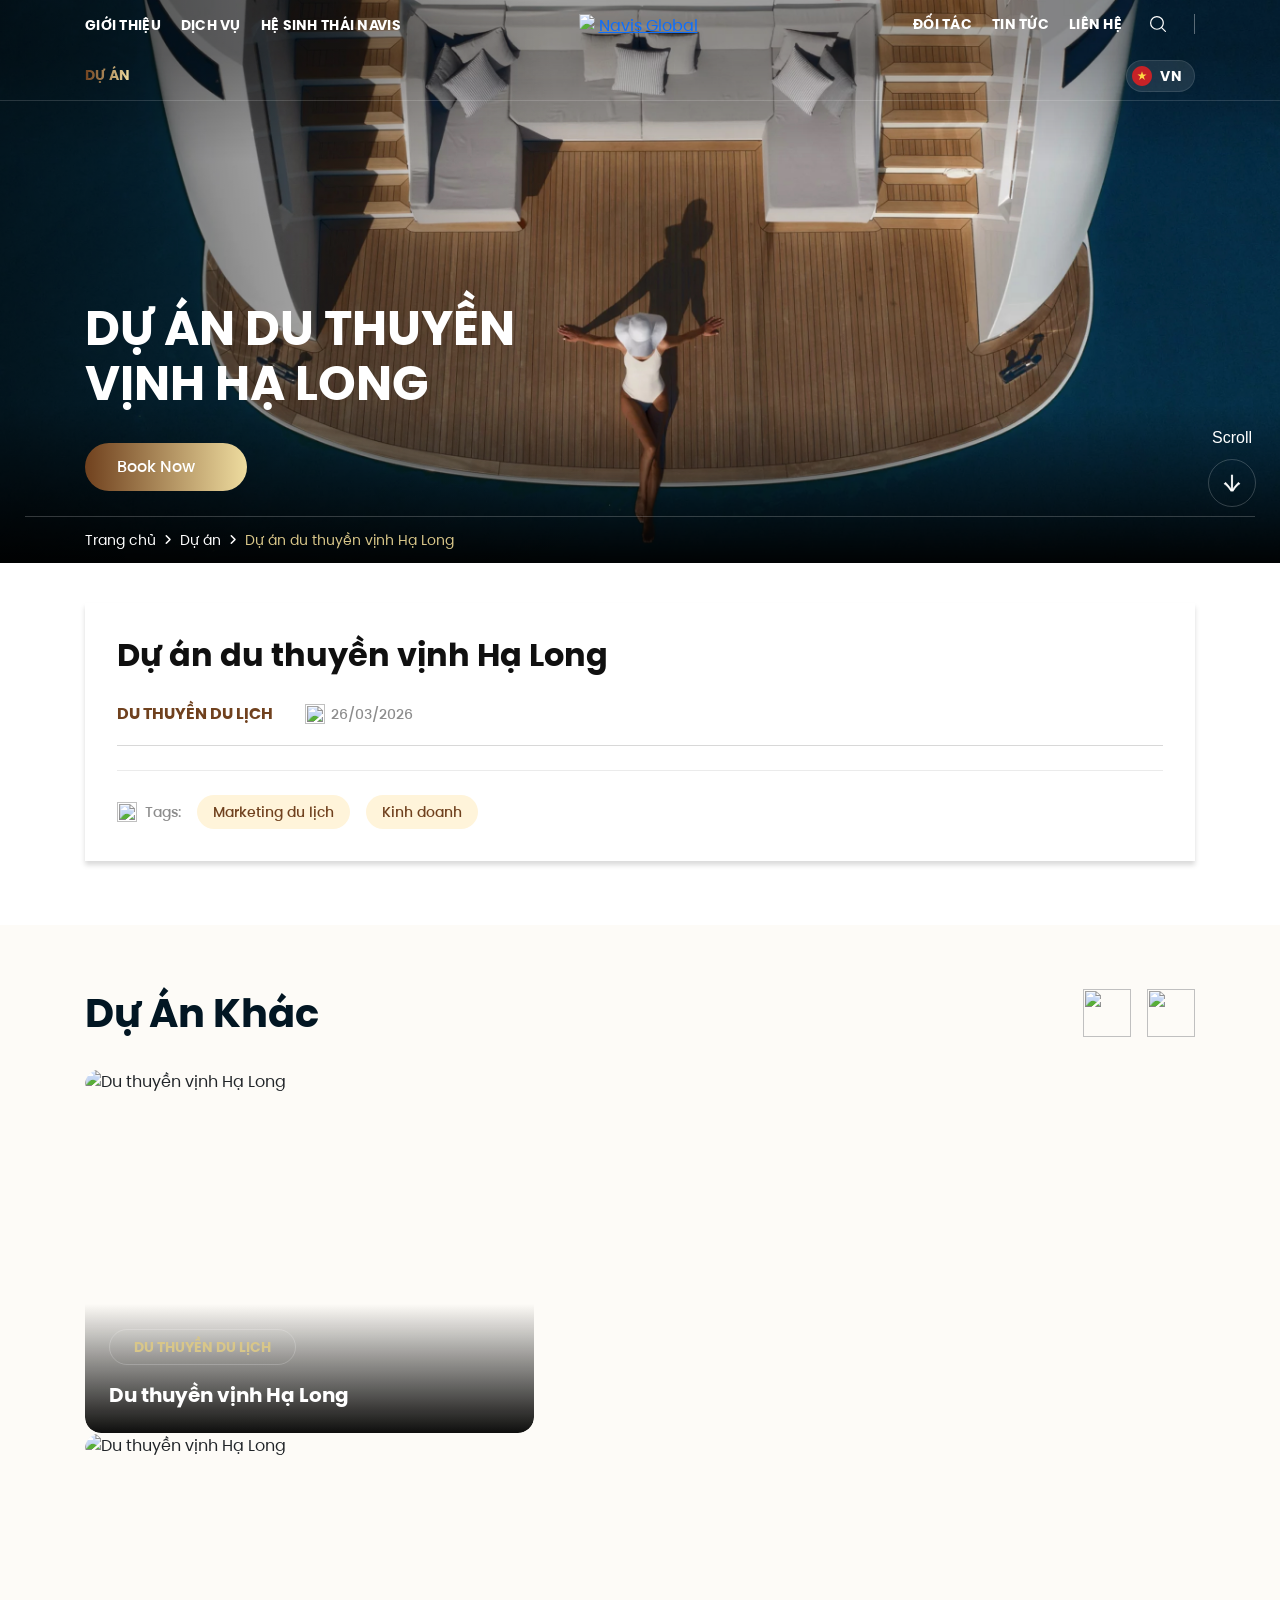
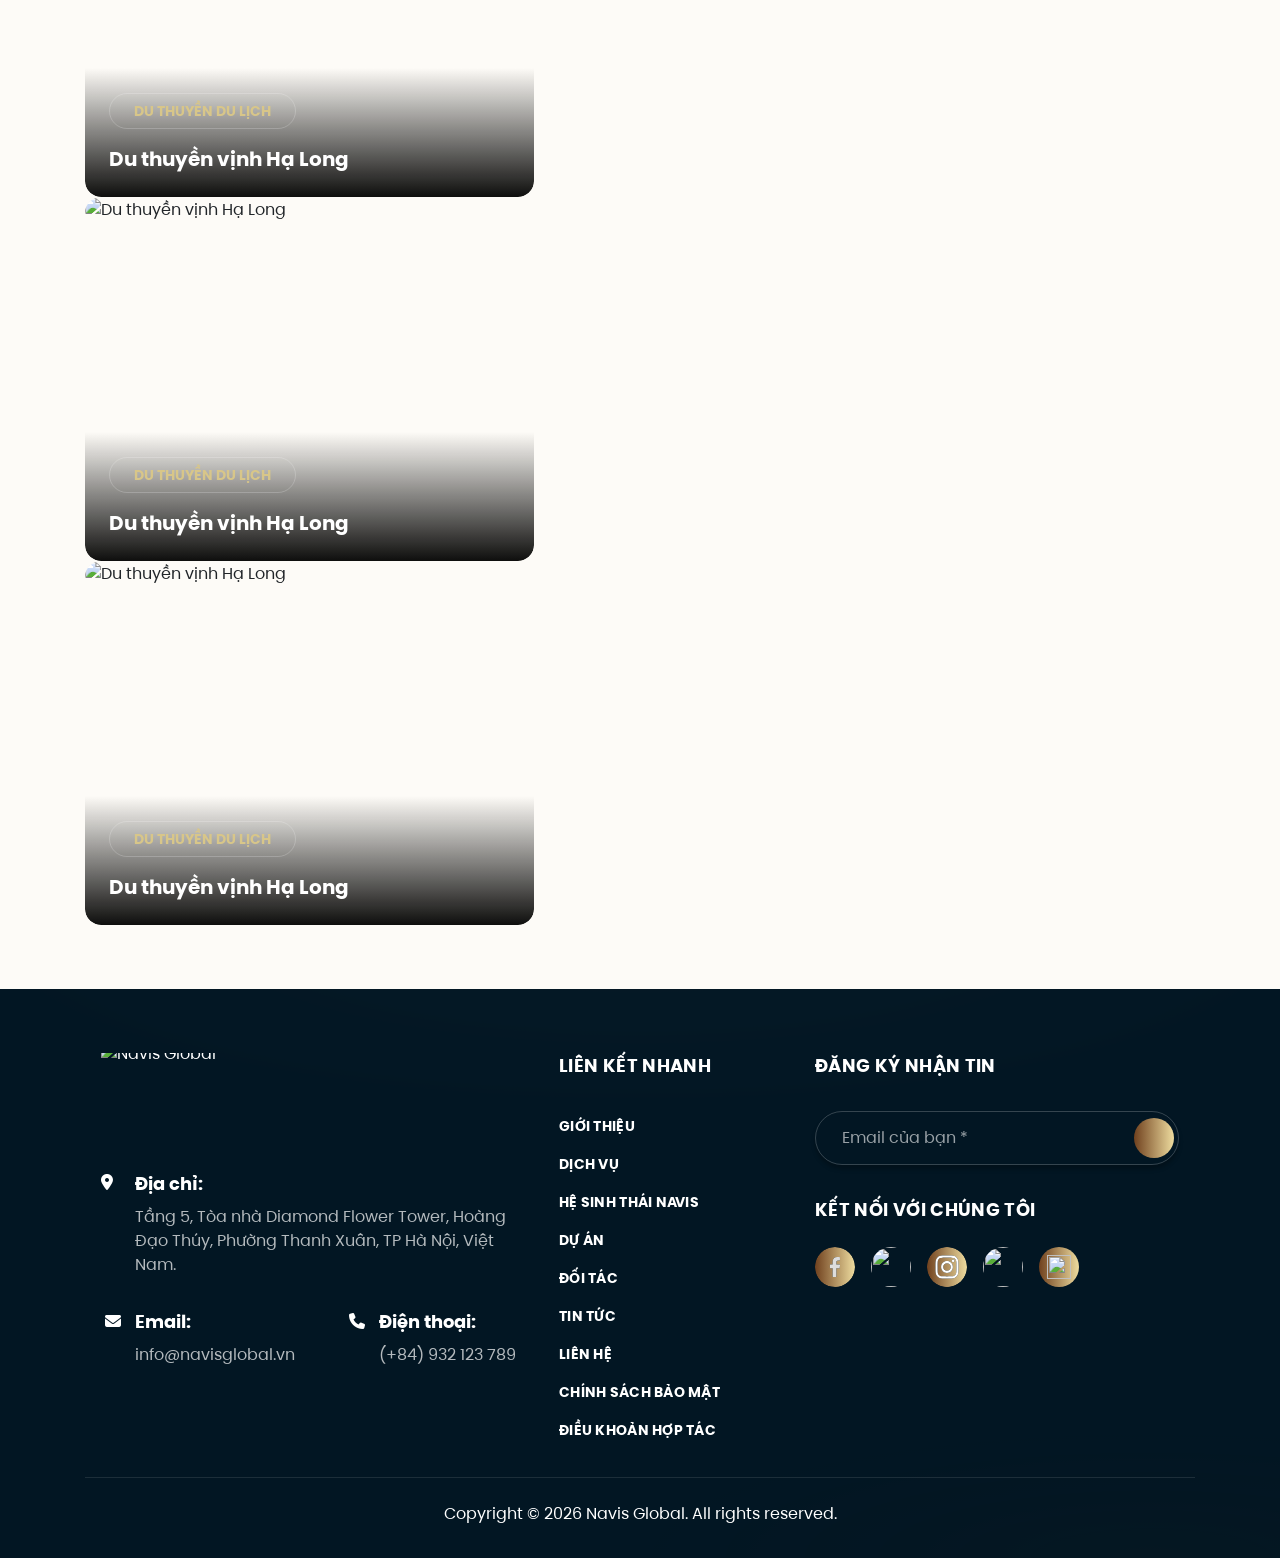
==== chi-tiet-du-an.html @ 3ab2e5a9 "Add news page and webfont assets - Created a new HTML file for the news section (tin-tuc.html) with " ====
<!DOCTYPE html>
<html lang="vi">

<head>
  <meta charset="UTF-8" />
  <meta name="viewport" content="width=device-width, initial-scale=1.0" />
  <meta name="description"
    content="Chi tiết dự án du thuyền vịnh Hạ Long — mục tiêu, thách thức và giải pháp OTA, marketing từ Navis Global." />
  <title>Dự án du thuyền vịnh Hạ Long — Navis Global</title>
  <link href="https://cdn.jsdelivr.net/npm/bootstrap@5.3.3/dist/css/bootstrap.min.css" rel="stylesheet"
    crossorigin="anonymous" />
  <link rel="stylesheet" href="https://cdn.jsdelivr.net/npm/slick-carousel@1.8.1/slick/slick.css"
    crossorigin="anonymous" />
  <link rel="stylesheet" href="style/style.css" />
</head>

<body class="page-project-detail">
  <main id="chi-tiet-du-an" data-node-id="347:7381">
    <section class="site-hero about-hero projects-hero" aria-label="Dự án du thuyền vịnh Hạ Long">
      <div class="about-hero__bg" aria-hidden="true">
        <img src="./assets/banner-chi-tiet.jpg" alt="" />
      </div>
      <div class="about-hero__shade-vertical" aria-hidden="true"></div>
      <div class="about-hero__shade-side" aria-hidden="true"></div>

      <header class="site-header">
        <div class="container px-navis">
          <div class="row align-items-center py-2 gx-lg-4 gy-3 text-center text-lg-start">
            <div class="col-12 col-lg-4 order-lg-1">
              <nav class="site-header__nav justify-content-center justify-content-lg-start"
                aria-label="Menu chính trái">
                <a class="site-header__link" href="gioi-thieu.html">giới thiệu</a>
                <a class="site-header__link" href="dich-vu-quan-tri-ota.html">Dịch vụ </a>
                <a class="site-header__link" href="he-sinh-thai-navis.html">Hệ Sinh Thái navis</a>
                <a class="site-header__link site-header__link--active" href="du-an.html" aria-current="page">Dự án</a>
              </nav>
            </div>
            <div class="col-12 col-lg-4 order-first order-lg-2 text-lg-center">
              <a class="site-header__logo d-inline-flex mx-lg-auto" href="#" aria-label="Navis Global">
                <img src="https://www.figma.com/api/mcp/asset/2ec96501-f40e-4f72-89ad-e5700f30ba80"
                  alt="Navis Global" />
              </a>
            </div>
            <div class="col-12 col-lg-4 order-lg-3">
              <div class="site-header__tools justify-content-center justify-content-lg-end">
                <nav class="site-header__nav" aria-label="Menu chính phải">
                  <a class="site-header__link" href="#">Đối tác</a>
                  <a class="site-header__link" href="tin-tuc.html">Tin tức</a>
                  <a class="site-header__link" href="#">Liên hệ</a>
                </nav>
                <a href="#" class="site-header__search" aria-label="Tìm kiếm">
                  <img src="./assets/search.svg" width="16" height="16" alt="" />
                </a>
                <span class="site-header__divider" aria-hidden="true"></span>
                <a href="#" class="site-header__locale">
                  <img src="./assets/vn.svg" width="20" height="20" alt="" />
                  <span>VN</span>
                </a>
              </div>
            </div>
          </div>
        </div>
      </header>

      <nav class="about-hero__breadcrumb container px-navis" aria-label="Breadcrumb">
        <a href="index.html">Trang chủ</a>
        <span class="about-hero__breadcrumb-sep" aria-hidden="true">
          <i class="fa-solid fa-angle-right"></i>
        </span>
        <a href="du-an.html">Dự án</a>
        <span class="about-hero__breadcrumb-sep" aria-hidden="true">
          <i class="fa-solid fa-angle-right"></i>
        </span>
        <span class="about-hero__breadcrumb-current">Dự án du thuyền vịnh Hạ Long</span>
      </nav>

      <div class="about-hero__title-wrap about-hero__title-wrap--with-cta container px-navis">
        <h1 class="about-hero__title">Dự án du thuyền <span class="d-block">vịnh Hạ Long</span></h1>
        <a class="about-hero__cta" href="#">
          <span>Book Now</span>
          <img src="https://www.figma.com/api/mcp/asset/7b22e6c9-88e1-4fba-92ee-56a7b471151a" width="12" height="12"
            alt="" />
        </a>
      </div>

      <div class="hero-scroll">
        <span>Scroll</span>
        <a href="#bai-viet" class="hero-scroll__btn" aria-label="Cuộn xuống nội dung bài">
          <img src="./assets/down.svg" width="20" height="20" alt="" />
        </a>
      </div>
    </section>

    <article class="project-detail-article" id="bai-viet">
      <div class="container px-navis">
        <div class="project-detail-article__card">
          <h2 class="project-detail-article__heading">Dự án du thuyền vịnh Hạ Long</h2>

          <div class="project-detail-article__meta">
            <span class="project-detail-article__category">Du thuyền du lịch</span>
            <span class="project-detail-article__date">
              <img src="https://www.figma.com/api/mcp/asset/1a9b0e2e-bc40-4629-9f93-71e3f5507d38" width="20"
                height="20" alt="" />
              <time datetime="2026-03-26">26/03/2026</time>
            </span>
          </div>
          <div class="project-detail-article__meta-line" aria-hidden="true"></div>
  <div class="content-html">
    
  </div>          
          <div class="project-detail-article__tags-line" aria-hidden="true"></div>
          <div class="project-detail-article__tags">
            <span class="project-detail-article__tags-label">
              <img src="https://www.figma.com/api/mcp/asset/442994f1-5101-40fe-ad1c-c8d4689aa4d0" width="20"
                height="20" alt="" />
              Tags:
            </span>
            <span class="project-detail-article__tag-pill">Marketing du lịch</span>
            <span class="project-detail-article__tag-pill">Kinh doanh</span>
          </div>
        </div>
      </div>
    </article>

    <section class="project-detail-related" aria-labelledby="project-detail-related-title">
      <div class="container px-navis">
        <div class="project-detail-related__head">
          <h2 class="project-detail-related__title" id="project-detail-related-title">dự án khác</h2>
          <div class="project-detail-related__arrows">
            <button type="button" class="project-detail-related__arrow project-detail-related__arrow--prev"
              aria-controls="project-detail-related-slider" aria-label="Slide trước">
              <img class="project-detail-related__arrow-bg"
                src="https://www.figma.com/api/mcp/asset/6ed6f4ee-081e-4397-abb6-af284efff86d" width="48" height="48"
                alt="" />
              <span class="project-detail-related__arrow-mark" aria-hidden="true">
                <img src="https://www.figma.com/api/mcp/asset/07cd8527-eaf6-4c46-8986-2ad2cc893d28" width="14"
                  height="14" alt="" />
              </span>
            </button>
            <button type="button" class="project-detail-related__arrow project-detail-related__arrow--next"
              aria-controls="project-detail-related-slider" aria-label="Slide sau">
              <img class="project-detail-related__arrow-bg"
                src="https://www.figma.com/api/mcp/asset/6ed6f4ee-081e-4397-abb6-af284efff86d" width="48" height="48"
                alt="" />
              <span class="project-detail-related__arrow-mark" aria-hidden="true">
                <img src="https://www.figma.com/api/mcp/asset/07cd8527-eaf6-4c46-8986-2ad2cc893d28" width="14"
                  height="14" alt="" />
              </span>
            </button>
          </div>
        </div>

        <div id="project-detail-related-slider" class="project-detail-related__slider project-detail-related-slider"
          role="region" aria-roledescription="carousel" aria-label="Dự án khác">
          <div class="project-detail-related__slide">
            <a class="project-card" href="chi-tiet-du-an.html">
              <div class="project-card__media">
                <img src="https://www.figma.com/api/mcp/asset/80bcb414-2174-4fdc-83e5-f4679c6bf8c5"
                  alt="Du thuyền vịnh Hạ Long" />
              </div>
              <div class="project-card__shade" aria-hidden="true"></div>
              <div class="project-card__body">
                <span class="project-card__tag">Du thuyền du lịch</span>
                <h3 class="project-card__title">Du thuyền vịnh Hạ Long</h3>
              </div>
            </a>
          </div>
          <div class="project-detail-related__slide">
            <a class="project-card" href="chi-tiet-du-an.html">
              <div class="project-card__media">
                <img src="https://www.figma.com/api/mcp/asset/38712fa5-417b-4be7-a2be-50012f456608"
                  alt="Du thuyền vịnh Hạ Long" />
              </div>
              <div class="project-card__shade" aria-hidden="true"></div>
              <div class="project-card__body">
                <span class="project-card__tag">Du thuyền du lịch</span>
                <h3 class="project-card__title">Du thuyền vịnh Hạ Long</h3>
              </div>
            </a>
          </div>
          <div class="project-detail-related__slide">
            <a class="project-card" href="chi-tiet-du-an.html">
              <div class="project-card__media">
                <img src="https://www.figma.com/api/mcp/asset/d95a552f-499c-4567-bddb-9de09ce1edde"
                  alt="Du thuyền vịnh Hạ Long" />
              </div>
              <div class="project-card__shade" aria-hidden="true"></div>
              <div class="project-card__body">
                <span class="project-card__tag">Du thuyền du lịch</span>
                <h3 class="project-card__title">Du thuyền vịnh Hạ Long</h3>
              </div>
            </a>
          </div>
          <div class="project-detail-related__slide">
            <a class="project-card" href="chi-tiet-du-an.html">
              <div class="project-card__media">
                <img src="https://www.figma.com/api/mcp/asset/a4156838-707a-41cf-acc3-223749716c79"
                  alt="Du thuyền vịnh Hạ Long" />
              </div>
              <div class="project-card__shade" aria-hidden="true"></div>
              <div class="project-card__body">
                <span class="project-card__tag">Du thuyền du lịch</span>
                <h3 class="project-card__title">Du thuyền vịnh Hạ Long</h3>
              </div>
            </a>
          </div>
        </div>
      </div>
    </section>

    <footer class="site-footer" data-node-id="284:711">
      <div class="container px-navis site-footer__container">
        <div class="row site-footer__grid justify-content-lg-between align-items-lg-start gy-5 gx-4 gx-lg-5">
          <div class="col-12 col-lg-auto site-footer__brand">
            <div class="site-footer__logo">
              <img src="https://www.figma.com/api/mcp/asset/c6fe3222-c80c-4423-a6cd-89b4a1e342b6" alt="Navis Global" />
            </div>
            <div class="site-footer__contact-block">
              <div class="site-footer__icon site-footer__icon--location" aria-hidden="true">
                <i class="fa-solid fa-location-dot"></i>
              </div>
              <div>
                <p class="label">Địa chỉ:</p>
                <p class="value">Tầng 5, Tòa nhà Diamond Flower Tower, Hoàng Đạo Thúy, Phường Thanh Xuân, TP Hà Nội,
                  Việt Nam.</p>
              </div>
            </div>
            <div class="site-footer__contacts-row">
              <div class="site-footer__contact-block">
                <div class="icon"><i class="fa-solid fa-envelope"></i></div>
                <div>
                  <p class="label">Email:</p>
                  <p class="value">info@navisglobal.vn</p>
                </div>
              </div>
              <div class="site-footer__contact-block">
                <div class="icon"><i class="fa-solid fa-phone"></i></div>
                <div>
                  <p class="label">Điện thoại:</p>
                  <p class="value">(+84) 932 123 789</p>
                </div>
              </div>
            </div>
          </div>
          <div class="col-12 col-lg-auto site-footer__nav-col">
            <h3>liên kết nhanh</h3>
            <nav class="site-footer__links" aria-label="Liên kết nhanh">
              <a href="gioi-thieu.html">giới thiệu</a>
              <a href="dich-vu-quan-tri-ota.html">Dịch vụ</a>
              <a href="he-sinh-thai-navis.html">Hệ Sinh Thái navis</a>
              <a href="du-an.html">Dự án</a>
              <a href="index.html#doi-tac">Đối tác</a>
              <a href="tin-tuc.html">Tin tức</a>
              <a href="#">Liên hệ</a>
              <a href="#">chính sách bảo mật</a>
              <a href="#">Điều khoản hợp tác</a>
            </nav>
          </div>
          <div class="col-12 col-lg-4 col-xl-auto site-footer__aside">
            <div class="site-footer__aside-stack">
              <h3>Đăng ký nhận tin</h3>
              <form class="field" action="#" method="post">
                <input type="email" name="email" placeholder="Email của bạn *" autocomplete="email" required />
                <button type="submit" aria-label="Gửi đăng ký">
                  <img src="https://www.figma.com/api/mcp/asset/a4af8616-2f5a-4462-af04-803324fbfb76" width="16"
                    height="16" alt="" />
                </button>
              </form>
              <div class="site-footer__social-wrap">
                <h3>Kết nối với chúng tôi</h3>
                <div class="site-footer__socials">
                  <a class="site-footer__social" href="#" aria-label="Facebook"><img src="./assets/fb-icon.svg"
                      alt="" /></a>
                  <a class="site-footer__social" href="#" aria-label="TikTok"><img src="./assets/tiktok-icon.svg"
                      alt="" /></a>
                  <a class="site-footer__social" href="#" aria-label="Instagram"><img src="./assets/Insta-icon.svg"
                      alt="" /></a>
                  <a class="site-footer__social site-footer__social--zalo" href="#" aria-label="Zalo"><img
                      src="./assets/zalo-icon.svg" alt="" /></a>
                  <a class="site-footer__social site-footer__social--whatsapp" href="#" aria-label="WhatsApp"><img
                      src="./assets/whatsapp-icon.svg" alt="" /></a>
                </div>
              </div>
            </div>
          </div>
        </div>
        <div class="site-footer__legal">
          <div class="site-footer__legal-line" aria-hidden="true"></div>
          <p class="site-footer__bottom mb-0">Copyright © 2026 Navis Global. All rights reserved.</p>
        </div>
      </div>
    </footer>
  </main>
  <script src="https://cdn.jsdelivr.net/npm/jquery@3.7.1/dist/jquery.min.js" crossorigin="anonymous"></script>
  <script src="https://cdn.jsdelivr.net/npm/bootstrap@5.3.3/dist/js/bootstrap.bundle.min.js"
    crossorigin="anonymous"></script>
  <script src="https://cdn.jsdelivr.net/npm/slick-carousel@1.8.1/slick/slick.min.js" crossorigin="anonymous"></script>
  <script src="js/main.js"></script>
</body>

</html>
---- style/style.css ----
@import url("all.css");
@font-face {
  font-family: "Bold";
  font-display: swap;
  src: url("../webfonts/FZ Poppins-Bold.woff2") format("woff2");
}
@font-face {
  font-family: "Bold";
  font-display: swap;
  src: url("../webfonts/FZ Poppins-Bold.woff2") format("woff2");
}
@font-face {
  font-family: "Medium";
  font-display: swap;
  src: url("../webfonts/FZ Poppins-Medium.woff2") format("woff2");
}
@font-face {
  font-family: "Regular";
  font-display: swap;
  src: url("../webfonts/FZ Poppins-Regular.woff2") format("woff2");
}
html {
  scroll-behavior: smooth;
  scroll-padding-top: 6rem;
}

.page-home {
  overflow-x: hidden;
}

body {
  font-family: "Regular";
  padding: 0;
  margin: 0;
}

.container.px-navis {
  padding-left: 1.25rem;
  padding-right: 1.25rem;
}
@media (min-width: 992px) {
  .container.px-navis {
    padding-left: 60px;
    padding-right: 60px;
  }
}

.container {
  max-width: 1440px;
}
@media (max-width: 1400px) {
  .container {
    max-width: 1440px;
  }
}
@media (max-width: 1366px) {
  .container {
    max-width: 1230px;
  }
}
@media (max-width: 1100px) {
  .container {
    max-width: 1090px;
  }
}
@media (max-width: 768px) {
  .container {
    max-width: 764px;
  }
}

.ul-reset {
  padding: 0;
  margin: 0;
}
.ul-reset li {
  list-style: none;
}

.hero {
  position: relative;
  min-height: 688px;
  color: #fff;
  overflow: hidden;
}
.hero__bg {
  position: absolute;
  inset: 0;
  pointer-events: none;
}
.hero__bg img {
  position: absolute;
  inset: 0;
  width: 100%;
  height: 100%;
  -o-object-fit: cover;
     object-fit: cover;
}
.hero__shade-vertical {
  position: absolute;
  inset: 0;
  mix-blend-mode: multiply;
  background: linear-gradient(180deg, rgba(0, 0, 0, 0.3) 9.59%, rgba(0, 0, 0, 0) 28.72%, rgba(14, 14, 13, 0) 71.75%, rgb(14, 14, 13) 100%);
  transform: scaleX(-1);
}
.hero__shade-side {
  position: absolute;
  inset: 0;
  background: linear-gradient(95.73deg, rgba(0, 0, 0, 0) 54.55%, rgba(0, 0, 0, 0.6) 97.88%);
  transform: scaleX(-1);
  pointer-events: none;
}

.site-header {
  position: relative;
  z-index: 5;
  border-bottom: 1px solid rgba(255, 255, 255, 0.15);
  transition: background-color 0.25s ease, border-color 0.25s ease, box-shadow 0.25s ease;
}
.site-header__nav {
  display: flex;
  align-items: center;
  gap: 20px;
  flex-wrap: wrap;
}
.site-header__link {
  font-family: "Bold";
  font-size: 14px;
  line-height: 22px;
  letter-spacing: 0.02em;
  text-transform: uppercase;
  color: #fff;
  text-decoration: none;
  display: inline-flex;
  align-items: center;
  gap: 6px;
  padding: 4px 0;
}
.site-header__link:hover {
  opacity: 0.85;
}
.site-header__link img {
  width: 12px;
  height: 12px;
}
.site-header__logo {
  flex-shrink: 0;
  width: 123px;
  height: 72px;
  display: flex;
  align-items: center;
  justify-content: center;
}
.site-header__logo img {
  width: 100%;
  height: 100%;
  -o-object-fit: contain;
     object-fit: contain;
}
.site-header__tools {
  display: flex;
  align-items: center;
  gap: 20px;
  justify-content: flex-end;
  flex-wrap: wrap;
  min-width: 0;
}
.site-header__search {
  display: flex;
  align-items: center;
  justify-content: center;
  width: 32px;
  height: 32px;
  border: 0;
  background: transparent;
  cursor: pointer;
  padding: 0;
  text-decoration: none;
  color: inherit;
}
.site-header__search img {
  width: 16px;
  height: 16px;
}
.site-header__divider {
  width: 1px;
  height: 20px;
  background: rgba(255, 255, 255, 0.35);
}
.site-header__locale {
  display: inline-flex;
  align-items: center;
  gap: 8px;
  padding: 4px 12px 4px 5px;
  border-radius: 42px;
  background: rgba(255, 255, 255, 0.1);
  border: 1px solid rgba(255, 255, 255, 0.1);
  text-decoration: none;
  color: inherit;
}
.site-header__locale img {
  width: 20px;
  height: 20px;
}
.site-header__locale span {
  font-family: "Bold";
  font-size: 14px;
  line-height: 22px;
  letter-spacing: 0.02em;
  color: #fff;
  text-transform: capitalize;
}

.site-header.site-header--scrolled {
  position: fixed;
  left: 0;
  right: 0;
  top: 0;
  z-index: 40;
  background: #fff;
  border-bottom-color: rgba(16, 16, 16, 0.15);
  box-shadow: 0 8px 20px rgba(2, 22, 35, 0.1);
}
.site-header.site-header--scrolled .site-header__link {
  color: #101010;
}
.site-header.site-header--scrolled .site-header__link img {
  filter: brightness(0) saturate(100%);
}
.site-header.site-header--scrolled .site-header__search img {
  filter: brightness(0) saturate(100%);
}
.site-header.site-header--scrolled .site-header__divider {
  background: rgba(16, 16, 16, 0.25);
}
.site-header.site-header--scrolled .site-header__locale {
  background: rgba(16, 16, 16, 0.08);
  border-color: rgba(16, 16, 16, 0.1);
}
.site-header.site-header--scrolled .site-header__locale span {
  color: #101010;
}

.hero-categories {
  position: absolute;
  left: 0;
  right: 0;
  bottom: 0;
  z-index: 4;
  border-top: 1px solid rgba(255, 255, 255, 0.2);
}
.hero-categories__row.row {
  margin-left: 0;
  margin-right: 0;
}
.hero-categories__item {
  display: flex;
  flex-direction: column;
  align-items: center;
  gap: 8px;
  padding: 24px 12px;
  color: #fff;
  text-decoration: none;
  border-top: 3px solid transparent;
  transition: opacity 0.2s;
}
.hero-categories__item:hover {
  opacity: 0.9;
}
.hero-categories__item--active {
  border-top-color: #fff;
}
.hero-categories__item .hero-categories__travel-icon {
  width: 32px;
  height: 32px;
  border: 2px solid rgba(255, 255, 255, 0.85);
  border-radius: 50%;
  box-sizing: border-box;
}
.hero-categories__item img {
  width: 32px;
  height: 32px;
  -o-object-fit: contain;
     object-fit: contain;
}
.hero-categories__item span {
  font-family: "Medium";
  font-size: 14px;
  line-height: 22px;
  text-transform: uppercase;
}

.hero-content {
  position: relative;
  z-index: 3;
  padding-top: 224px;
  padding-bottom: 140px;
  display: flex;
  flex-direction: column;
  align-items: flex-start;
}
.hero-content__text {
  max-width: 616px;
  display: flex;
  flex-direction: column;
  gap: 8px;
  color: #fff;
  margin-bottom: 32px;
}
.hero-content__text h1 {
  margin: 0;
  font-family: "Bold";
  font-size: 48px;
  line-height: 56px;
  text-transform: uppercase;
}
.hero-content__text .hero-content__sub {
  margin: 0;
  font-family: "Bold";
  font-size: 40px;
  line-height: 48px;
}

.btn-pill {
  display: inline-flex;
  align-items: center;
  gap: 8px;
  padding: 12px 32px;
  border-radius: 48px;
  text-decoration: none;
  border: 1px solid transparent;
  font-family: "Medium";
  font-size: 16px;
  line-height: 24px;
  cursor: pointer;
  transition: transform 0.15s ease, box-shadow 0.15s ease;
}
.btn-pill:hover {
  transform: translateY(-1px);
}
.btn-pill--glass-dark {
  background: rgba(255, 255, 255, 0.92);
  border-color: rgba(255, 255, 255, 0.2);
  backdrop-filter: blur(16px);
  color: #000;
}
.btn-pill--glass-dark img {
  width: 12px;
  height: 12px;
}
.btn-pill--gradient {
  background: linear-gradient(90deg, #70411e 0%, #eedc9f 100%);
  color: #fff;
  border: none;
}
.btn-pill--gradient img {
  width: 12px;
  height: 12px;
  filter: brightness(0) invert(1);
}

.hero-scroll {
  position: fixed;
  right: 24px;
  bottom: 24px;
  z-index: 6;
  display: flex;
  flex-direction: column;
  align-items: center;
  gap: 8px;
  color: #fff;
}
.hero-scroll span {
  font-family: "Inter", sans-serif;
  font-size: 16px;
  line-height: 26px;
}
.hero-scroll__btn {
  width: 48px;
  height: 48px;
  border-radius: 70px;
  border: 1px solid rgba(255, 255, 255, 0.2);
  display: flex;
  align-items: center;
  justify-content: center;
  background: transparent;
}
.hero-scroll__btn img {
  width: 20px;
  height: 20px;
  transition: all 0.7s;
  animation: scroll-am 1.5s ease-out infinite;
}

@keyframes scroll-am {
  0% {
    transform: translateY(0);
    opacity: 1;
  }
  100% {
    transform: translateY(8px);
    opacity: 0;
  }
}
.section-about {
  height: 688px;
}
.section-about__visual {
  position: relative;
  overflow: hidden;
  background: #d9d9d9;
}
.section-about__visual img.cover {
  width: 100%;
  height: 688px;
  -o-object-fit: cover;
     object-fit: cover;
}
.section-about__visual .about-mask {
  position: absolute;
  inset: 0;
  pointer-events: none;
}
.section-about__copy {
  background: #fff;
  display: flex;
  align-items: center;
  padding: 61px 60px;
}

.tag-pill {
  display: inline-flex;
  width: -moz-max-content;
  width: max-content;
  align-items: center;
  padding: 4px 24px;
  border-radius: 48px;
  font-family: "Bold";
  font-size: 14px;
  line-height: 22px;
  text-transform: uppercase;
}
.tag-pill--gold {
  background: #d8c689;
  color: #6f411e;
}
.tag-pill--cream {
  background: #fff4da;
  color: #6f411e;
}

.section-title {
  margin: 16px 0 0;
  font-family: "Bold";
  font-size: 40px;
  line-height: 48px;
  color: #021623;
  text-transform: capitalize;
}

.section-title--gradient {
  background: linear-gradient(90deg, #70411e 0%, #eedc9f 100%);
  -webkit-background-clip: text;
  background-clip: text;
  color: transparent;
}

.about-stats {
  display: flex;
  gap: 30px;
  margin-top: 40px;
  align-items: stretch;
}
.about-stats__big {
  display: flex;
  flex-direction: column;
}
.about-stats__big .num {
  display: flex;
  align-items: baseline;
  font-size: 56px;
  line-height: 64px;
  background: linear-gradient(90deg, #70411e 0%, #eedc9f 100%);
  -webkit-background-clip: text;
  background-clip: text;
  color: transparent;
  font-family: "Bold";
}
.about-stats__big .suffix {
  font-family: "Regular";
  font-size: 56px;
  line-height: 64px;
  background: linear-gradient(90deg, #70411e 0%, #eedc9f 100%);
  -webkit-background-clip: text;
  background-clip: text;
  color: transparent;
}
.about-stats__big small {
  font-family: "Bold";
  font-size: 14px;
  line-height: 22px;
  letter-spacing: 0.08em;
  text-transform: uppercase;
  color: #101010;
  margin-top: 0;
}
.about-stats__divider {
  width: 1px;
  background: rgba(0, 0, 0, 0.08);
  align-self: stretch;
  flex-shrink: 0;
}
.about-stats__text {
  flex: 1;
  font-family: "Regular";
  font-size: 16px;
  line-height: 24px;
  color: #101010;
  text-align: justify;
  margin: 0;
}

.feature-grid {
  display: grid;
  grid-template-columns: 1fr 1fr;
  gap: 24px 0;
  margin-top: 40px;
}
.feature-grid__item {
  display: flex;
  align-items: center;
  gap: 16px;
}
.feature-grid__item--indent {
  padding-left: 24px;
}
.feature-grid__item .icon-wrap {
  width: 32px;
  height: 32px;
  border-radius: 36px;
  background: rgba(2, 22, 35, 0.15);
  display: flex;
  align-items: center;
  justify-content: center;
  flex-shrink: 0;
}
.feature-grid__item .icon-wrap img {
  width: 18px;
  height: 18px;
}
.feature-grid__item span {
  font-family: "Bold";
  font-size: 16px;
  line-height: 24px;
  color: #021623;
}

.section-services {
  background: #021623;
  padding: 69px 0 80px;
  color: #fff;
}
.section-services__top {
  margin-bottom: 48px;
  display: flex;
  align-items: flex-end;
  justify-content: space-between;
  gap: 40px;
  flex-wrap: wrap;
}
.section-services__intro {
  max-width: 1000px;
}
.section-services__intro .intro-lead {
  font-family: "Regular";
  font-size: 16px;
  line-height: 24px;
  color: #f0f0f0;
  margin: 16px 0 0;
  max-width: 1000px;
}
.section-services__arrows {
  display: flex;
  gap: 16px;
}
.section-services__arrows button {
  width: 48px;
  height: 48px;
  border-radius: 50%;
  border: 1px solid rgba(255, 255, 255, 0.25);
  background: transparent;
  color: #fff;
  cursor: pointer;
  font-size: 20px;
  line-height: 1;
}
.section-services__arrows button:hover {
  background: rgba(255, 255, 255, 0.08);
}
.section-services__slider {
  position: relative;
}

.service-slider .slick-list {
  margin: 0 -10px;
  overflow: hidden;
}
.service-slider .slick-track {
  display: flex;
  align-items: stretch;
}
.service-slider .slick-slide {
  height: auto;
}
.service-slider .slick-slide > div {
  height: 100%;
  padding: 0 10px;
  box-sizing: border-box;
}
.service-slider__slide {
  height: 100%;
}
.service-slider .service-card {
  height: 100%;
}

.icon-pillars {
  width: 48px;
  height: 48px;
  -o-object-fit: contain;
     object-fit: contain;
  margin-bottom: 24px;
}

.service-card {
  position: relative;
  border: 1px solid rgba(255, 255, 255, 0.2);
  border-radius: 8px;
  padding: 39px 31px 72px;
  min-height: 352px;
  overflow: hidden;
  background: rgba(2, 22, 35, 0.35);
}
.service-card__icon {
  width: 56px;
  height: 56px;
  margin-bottom: 32px;
}
.service-card__icon img {
  width: 100%;
  height: 100%;
  -o-object-fit: contain;
     object-fit: contain;
}
.service-card h3 {
  margin: 0 0 16px;
  font-family: "Bold";
  font-size: 20px;
  line-height: 28px;
  text-transform: uppercase;
  color: #fff;
}
.service-card p {
  margin: 0;
  font-family: "Regular";
  font-size: 16px;
  line-height: 24px;
  color: #f0f0f0;
  text-align: justify;
}
.service-card__cta {
  position: absolute;
  left: 50%;
  bottom: -24px;
  transform: translateX(-50%);
  width: 140px;
  height: 48px;
  border-radius: 16px 16px 0 0;
  backdrop-filter: blur(16px);
  background: #021623;
  border: 1px solid rgba(255, 255, 255, 0.12);
  display: flex;
  align-items: flex-start;
  justify-content: center;
  padding-top: 12px;
  overflow: hidden;
}
.service-card__cta img.decor {
  position: absolute;
  top: 0;
  left: 50%;
  transform: translateX(-50%);
  width: 172px;
  height: 33px;
  -o-object-fit: cover;
     object-fit: cover;
  opacity: 0.6;
}
.service-card__cta span {
  position: relative;
  z-index: 1;
  font-family: "Medium";
  font-size: 16px;
  line-height: 24px;
  color: #fff;
}

.section-pillars {
  position: relative;
  min-height: 688px;
  overflow: hidden;
}
.section-pillars__bg {
  position: absolute;
  inset: 0;
  background: url(../assets/image-200.jpg);
  background-size: cover;
  background-repeat: no-repeat;
}
.section-pillars__bg::after {
  content: "";
  position: absolute;
  inset: 0;
  background: linear-gradient(180deg, rgba(2, 22, 35, 0.72) 0%, rgba(2, 22, 35, 0.45) 100%);
}
.section-pillars__columns {
  position: relative;
  z-index: 2;
  min-height: 688px;
  margin-left: 0;
  margin-right: 0;
}
.section-pillars__col {
  border-right: 1px solid rgba(255, 255, 255, 0.08);
  padding: 48px 24px;
  display: flex;
  flex-direction: column;
  justify-content: flex-end;
  color: #fff;
  transition: all 0.7s;
}
.section-pillars__col span {
  color: #D8C689;
  text-align: center;
  font-size: 14px;
  font-style: normal;
  font-family: "Bold";
  line-height: 22px;
  text-transform: uppercase;
  padding: 5px 20px;
  border-radius: 48px;
  border: 1px solid rgba(255, 255, 255, 0.2);
  width: -moz-max-content;
  width: max-content;
}
.section-pillars__col h3 {
  color: #fff;
  font-size: 18px;
  font-style: normal;
  font-family: "Bold";
  line-height: 26px;
  margin: 8px 0;
  text-transform: uppercase;
}
.section-pillars__col p {
  font-family: "Regular";
  font-size: 14px;
  line-height: 22px;
  opacity: 0.85;
  margin: 0;
  display: none;
  transition: all 0.7s;
}
.section-pillars__col:hover {
  border-right: 1px solid rgba(255, 255, 255, 0.2);
  background: rgba(0, 0, 0, 0.05);
  backdrop-filter: blur(8px);
}
.section-pillars__col:hover p {
  display: block;
}
.section-pillars .col:last-child .section-pillars__col {
  border-right: 0;
}

.section-why {
  min-height: 688px;
}
.section-why__photo img {
  width: 100%;
  height: 688px;
  -o-object-fit: cover;
     object-fit: cover;
  min-height: 688px;
}
.section-why__panel {
  position: relative;
  background: #021623;
  overflow: hidden;
  background: #021623 url(../assets/Navis-bg.png);
  background-size: cover;
  background-repeat: no-repeat;
}
.section-why__panel .bg-logo {
  position: absolute;
  right: -130px;
  bottom: -80px;
  width: 900px;
  height: auto;
  opacity: 0.06;
  pointer-events: none;
}
.section-why__panel .inner {
  position: relative;
  padding: 60px 61px;
}
.section-why .section-title {
  background: linear-gradient(90deg, #70411E 0%, #EEDC9F 100%);
  background-clip: text;
  -webkit-background-clip: text;
  -webkit-text-fill-color: transparent;
}

.why-grid {
  display: grid;
  grid-template-columns: 1fr 1fr;
  gap: 0;
  margin-top: 40px;
  position: relative;
}
.why-grid::before, .why-grid::after {
  content: "";
  position: absolute;
  background: rgba(255, 255, 255, 0.2);
}
.why-grid::before {
  width: 1px;
  height: 100%;
  left: 50%;
  top: 50%;
  transform: translate(-50%, -50%);
}
.why-grid::after {
  width: 100%;
  height: 1px;
  left: 50%;
  top: 50%;
  transform: translate(-50%, -50%);
}
.why-grid__cell {
  padding: 24px;
}
.why-grid__cell img {
  margin-bottom: 16px;
  width: 32px;
  height: 32px;
  -o-object-fit: contain;
     object-fit: contain;
}
.why-grid__cell--right {
  padding-left: 24px;
  padding-right: 0;
  border-left: 1px solid rgba(2, 22, 35, 0.12);
}
.why-grid__cell h4 {
  margin: 0 0 12px;
  font-family: "Bold";
  font-size: 16px;
  color: #fff;
}
.why-grid__cell p {
  margin: 0;
  font-family: "Regular";
  font-size: 14px;
  line-height: 22px;
  color: #fff;
}
.why-grid__cell .rule {
  border: 0;
  border-top: 1px solid rgba(255, 255, 255, 0.2);
  margin: 24px 0;
}

.section-team {
  background: #fff;
  padding: 64px 0;
}
.section-team h2 {
  margin: 0 auto 48px;
  text-align: center;
  font-family: "Bold";
  font-size: 40px;
  line-height: 48px;
  color: #021623;
  max-width: 1320px;
}
.section-team__grid.row {
  margin-left: 0;
  margin-right: 0;
}

.button-action {
  display: flex;
  width: 40px;
  height: 40px;
  padding: 10px;
  flex-direction: column;
  justify-content: center;
  align-items: center;
  gap: 10px;
  border-radius: 4px;
  background: var(--1, linear-gradient(90deg, #70411E 0%, #EEDC9F 100%));
  color: #fff;
  text-decoration: none;
}

.team-card {
  text-align: center;
  border-radius: 16px;
  background: #FFF;
  box-shadow: 0 0 10px 0 rgba(0, 0, 0, 0.05);
  padding: 8px 7.5px 8px 8px;
  margin-bottom: 24px;
}
.team-card__avatar {
  width: 100%;
  aspect-ratio: 1.6;
  border-radius: 8px;
  overflow: hidden;
  margin-bottom: 16px;
  background: linear-gradient(145deg, #dfe7ee 0%, #b8c5d4 100%);
}
.team-card__avatar img {
  width: 100%;
  height: 100%;
  -o-object-fit: cover;
     object-fit: cover;
}
.team-card__info {
  display: flex;
  flex-direction: column;
  align-items: start;
  padding-left: 6px;
}
.team-card h3 {
  margin: 0;
  font-family: "Bold";
  font-size: 16px;
  color: #021623;
  display: -webkit-box;
  -webkit-box-orient: vertical;
  overflow: hidden;
  -webkit-line-clamp: 1;
}
.team-card span {
  font-family: "Regular";
  font-size: 14px;
  color: rgba(16, 16, 16, 0.7);
}

.section-partners {
  background: #fff;
  padding: 64px 0;
}
.section-partners h2 {
  margin: 0 auto 40px;
  text-align: center;
  font-family: "Bold";
  font-size: 40px;
  line-height: 48px;
  color: #021623;
}
.section-partners__divider {
  display: flex;
  align-items: center;
  gap: 16px;
  margin: 24px 0;
}
.section-partners__divider::before, .section-partners__divider::after {
  content: "";
  flex: 1;
  height: 1px;
  background: linear-gradient(90deg, #D8C689 0%, rgba(216, 198, 137, 0) 100%);
}
.section-partners__divider span {
  background: var(--1, linear-gradient(90deg, #70411E 0%, #EEDC9F 100%));
  background-clip: text;
  -webkit-background-clip: text;
  -webkit-text-fill-color: transparent;
  text-align: center;
  font-size: 18px;
  font-style: normal;
  line-height: 26px;
  text-transform: uppercase;
  font-family: "Bold";
}
.section-partners__row {
  margin-bottom: 16px;
  overflow: hidden;
}
.section-partners__row a {
  padding: 0 20px;
  text-decoration: none;
}
.section-partners__row img {
  width: 150px;
  height: 86px;
  -o-object-fit: contain;
     object-fit: contain;
}

#logo-2 {
  display: flex;
}

#logo-3 {
  width: 80%;
  margin: 0 auto;
}

#logo-4 {
  width: 60%;
  margin: 0 auto;
}

.section-blog {
  background: #fdfbf7;
  padding: 64px 0;
  color: #021623;
}
.section-blog__head {
  margin-bottom: 32px;
  align-items: flex-end;
}
.section-blog__intro {
  display: flex;
  flex-direction: column;
  gap: 16px;
}
.section-blog__title {
  margin: 0;
  font-family: "Bold";
  font-size: clamp(28px, 3.2vw, 40px);
  line-height: 48px;
  color: #021623;
  text-transform: capitalize;
}
.section-blog .blog-slider {
  margin-bottom: 0;
}
.section-blog .blog-slider .slick-list {
  margin: 0 -15px;
  overflow: hidden;
}
.section-blog .blog-slider .slick-track {
  display: flex;
  align-items: stretch;
}
.section-blog .blog-slider .slick-slide {
  height: auto;
}
.section-blog .blog-slider .slick-slide > div {
  height: 100%;
  padding: 0 15px;
  box-sizing: border-box;
}
.section-blog .blog-slider .slick-dots {
  position: relative;
  bottom: auto;
  margin: 16px 0 0;
  padding: 0;
  list-style: none;
  display: flex !important;
  justify-content: center;
  align-items: center;
  gap: 10px;
}
.section-blog .blog-slider .slick-dots li {
  width: auto;
  height: auto;
  margin: 0;
}
.section-blog .blog-slider .slick-dots li button {
  width: 8px;
  height: 8px;
  padding: 0;
  border: 0;
  border-radius: 50%;
  background: rgba(112, 65, 30, 0.22);
  font-size: 0;
  line-height: 0;
}
.section-blog .blog-slider .slick-dots li button::before {
  display: none;
}
.section-blog .blog-slider .slick-dots li.slick-active button {
  width: 10px;
  height: 10px;
  background: #fff4da;
  box-shadow: 0 0 0 2px rgba(112, 65, 30, 0.15);
}

.blog-see-all {
  display: inline-flex;
  align-items: center;
  gap: 8px;
  padding: 12px 32px;
  border-radius: 48px;
  border: 1px solid #6f411e;
  background: rgba(255, 255, 255, 0.92);
  backdrop-filter: blur(16px);
  color: #000;
  text-decoration: none;
  font-family: "Medium";
  font-size: 16px;
  line-height: 24px;
  transition: transform 0.15s ease, box-shadow 0.15s ease;
}
.blog-see-all img {
  flex-shrink: 0;
}
.blog-see-all:hover {
  transform: translateY(-1px);
  color: #000;
  box-shadow: 0 4px 16px rgba(2, 22, 35, 0.08);
}

.blog-card {
  display: flex;
  flex-direction: column;
  align-items: stretch;
}
.blog-card__media {
  position: relative;
  display: block;
  border-radius: 8px;
  overflow: hidden;
  box-shadow: 0 0 10px rgba(1, 93, 205, 0.15);
  aspect-ratio: 385/240;
  text-decoration: none;
  color: inherit;
}
.blog-card__media:hover .blog-card__media-stack img:last-child {
  opacity: 0.96;
}
.blog-card__media-stack {
  position: absolute;
  inset: 0;
  display: block;
}
.blog-card__media-stack img {
  position: absolute;
  inset: 0;
  width: 100%;
  height: 100%;
  -o-object-fit: cover;
     object-fit: cover;
}
.blog-card__date {
  position: absolute;
  left: 0;
  bottom: 0;
  z-index: 2;
  display: inline-flex;
  align-items: center;
  padding: 0 16px;
  min-height: 30px;
  background: #fff4da;
  border-radius: 0 8px 0 0;
  font-family: "Medium";
  font-size: 14px;
  line-height: 22px;
  text-transform: uppercase;
  color: #6f411e;
}
.blog-card__body {
  display: flex;
  flex-direction: column;
  gap: 12px;
  padding: 16px 0 8px;
  flex: 1;
}
.blog-card__cat {
  margin: 0;
  font-family: "Bold";
  font-size: 14px;
  line-height: 22px;
  text-transform: uppercase;
  color: #6f411e;
}
.blog-card__title {
  margin: 0;
  font-size: 18px;
  line-height: 26px;
}
.blog-card__title a {
  font-family: "Bold";
  color: #121212;
  text-decoration: none;
  display: -webkit-box;
  -webkit-box-orient: vertical;
  -webkit-line-clamp: 2;
  line-clamp: 2;
  overflow: hidden;
}
.blog-card__title a:hover {
  color: #6f411e;
}
.blog-card__excerpt {
  margin: 0;
  font-family: "Regular";
  font-size: 16px;
  line-height: 24px;
  color: #8c8c8c;
  display: -webkit-box;
  -webkit-box-orient: vertical;
  -webkit-line-clamp: 2;
  line-clamp: 2;
  overflow: hidden;
  min-height: 48px;
}
.blog-card__read {
  align-self: flex-start;
  display: inline-flex;
  align-items: center;
  gap: 8px;
  margin-top: auto;
  padding-bottom: 4px;
  border-bottom: 1px solid #101010;
  font-family: "Medium";
  font-size: 16px;
  line-height: 24px;
  color: #000;
  text-decoration: none;
}
.blog-card__read img {
  flex-shrink: 0;
}
.blog-card__read:hover {
  color: #6f411e;
  border-bottom-color: #6f411e;
}

.section-prefooter {
  position: relative;
  color: #021623;
}
.section-prefooter__ribbon {
  position: relative;
  height: 17px;
  width: 100%;
  overflow: hidden;
  pointer-events: none;
}
.section-prefooter__ribbon::after {
  content: "";
  position: absolute;
  inset: 0;
  box-shadow: inset 0 4px 4px rgba(0, 0, 0, 0.1);
  pointer-events: none;
}
.section-prefooter__ribbon-img {
  display: block;
  width: 100%;
  height: 100%;
  -o-object-fit: cover;
     object-fit: cover;
  -o-object-position: center;
     object-position: center;
}
.section-prefooter__main {
  box-shadow: 0 5px 5px rgba(0, 0, 0, 0.1);
}
.section-prefooter__content {
  position: relative;
  display: flex;
  flex-direction: column;
  justify-content: center;
  min-height: 420px;
  padding: 32px 1.25rem;
}
@media (min-width: 992px) {
  .section-prefooter__content {
    min-height: 671px;
    padding: 32px 60px;
  }
}
.section-prefooter__panel-bg {
  position: absolute;
  inset: 0;
  z-index: 0;
  pointer-events: none;
}
.section-prefooter__panel-solid {
  position: absolute;
  inset: 0;
  background: #fff;
}
.section-prefooter__texture {
  position: absolute;
  inset: 0;
  width: 100%;
  height: 100%;
  -o-object-fit: cover;
     object-fit: cover;
  opacity: 0.2;
}
.section-prefooter__inner {
  position: relative;
  z-index: 1;
  display: flex;
  flex-direction: column;
  gap: 24px;
  max-width: 600px;
}
.section-prefooter__eyebrow {
  margin: 0;
  font-family: "Playfair Display", Georgia, serif;
  font-weight: 700;
  font-size: 16px;
  line-height: 24px;
  color: #c5a059;
  text-transform: lowercase;
}
.section-prefooter__pill {
  align-self: flex-start;
  display: inline-flex;
  align-items: center;
  gap: 8px;
  padding: 12px 24px;
  border-radius: 48px;
  background: #fff4da;
  color: #6f411e;
  text-decoration: none;
  text-transform: uppercase;
  font-family: "Bold";
  font-size: 14px;
  line-height: 22px;
  transition: transform 0.15s ease, box-shadow 0.15s ease;
}
.section-prefooter__pill img {
  flex-shrink: 0;
  filter: brightness(0) saturate(100%) invert(27%) sepia(27%) saturate(1234%) hue-rotate(349deg) brightness(92%) contrast(88%);
}
.section-prefooter__pill:hover {
  color: #6f411e;
  transform: translateY(-1px);
  box-shadow: 0 4px 12px rgba(2, 22, 35, 0.08);
}
.section-prefooter__title {
  margin: 0;
  display: flex;
  flex-direction: column;
  gap: 0;
  font-family: "Bold";
  font-size: clamp(28px, 4vw, 40px);
  line-height: 48px;
  color: #021623;
  text-transform: capitalize;
}
.section-prefooter__title span {
  display: block;
}
.section-prefooter__list {
  margin: 0;
  padding: 0;
  list-style: none;
  display: flex;
  flex-direction: column;
  gap: 12px;
}
.section-prefooter__list li {
  display: flex;
  align-items: flex-start;
  gap: 8px;
  font-family: "Regular";
  font-size: 16px;
  line-height: 24px;
  color: #101010;
}
.section-prefooter__check {
  flex-shrink: 0;
  width: 24px;
  height: 24px;
  border-radius: 36px;
  background: #fff4da;
  display: inline-flex;
  align-items: center;
  justify-content: center;
  margin-top: 1px;
  overflow: hidden;
}
.section-prefooter__check img {
  display: block;
}
.section-prefooter__cta {
  align-self: flex-start;
  display: inline-flex;
  align-items: center;
  gap: 8px;
  padding: 12px 32px;
  border-radius: 48px;
  border: 0;
  text-decoration: none;
  color: #fff;
  font-family: "Medium";
  font-size: 16px;
  line-height: 24px;
  background: linear-gradient(90deg, #70411e 0%, #eedc9f 100%);
  backdrop-filter: blur(16px);
  transition: transform 0.15s ease, box-shadow 0.15s ease, filter 0.15s ease;
}
.section-prefooter__cta img {
  flex-shrink: 0;
}
.section-prefooter__cta:hover {
  color: #fff;
  filter: brightness(1.03);
  transform: translateY(-1px);
  box-shadow: 0 6px 20px rgba(2, 22, 35, 0.15);
}
.section-prefooter__visual {
  position: relative;
  min-height: 280px;
  overflow: hidden;
  background: #021623;
}
@media (min-width: 992px) {
  .section-prefooter__visual {
    min-height: 671px;
  }
}
.section-prefooter__visual img {
  position: absolute;
  inset: 0;
  width: 100%;
  height: 100%;
  -o-object-fit: cover;
     object-fit: cover;
  -o-object-position: center;
     object-position: center;
}

.site-footer {
  position: relative;
  background-color: #021623;
  color: #fff;
  padding: 64px 0 32px;
  overflow: hidden;
}
.site-footer::before {
  content: "";
  position: absolute;
  inset: 0;
  pointer-events: none;
  opacity: 0.07;
  background: radial-gradient(ellipse 120% 70% at 50% -10%, rgba(255, 255, 255, 0.22), transparent 55%), radial-gradient(ellipse 90% 50% at 90% 100%, rgba(112, 65, 30, 0.4), transparent 50%);
}
.site-footer__container {
  position: relative;
  z-index: 1;
}
.site-footer__grid.row {
  margin-left: 0;
  margin-right: 0;
  --bs-gutter-x: 2rem;
  --bs-gutter-y: 2.5rem;
}
.site-footer__brand {
  display: flex;
  flex-direction: column;
  gap: 32px;
  max-width: 458px;
}
.site-footer__logo {
  position: relative;
  width: 192px;
  height: 86px;
  overflow: hidden;
  flex-shrink: 0;
}
.site-footer__logo img {
  position: absolute;
  left: 0;
  top: -12.67%;
  width: 100%;
  height: 130.41%;
  -o-object-fit: cover;
     object-fit: cover;
  margin: 0;
}
.site-footer__contact-block {
  display: flex;
  gap: 10px;
  align-items: flex-start;
  margin-bottom: 0;
}
.site-footer__contact-block .icon {
  width: 24px;
  height: 24px;
  flex-shrink: 0;
  overflow: hidden;
  display: flex;
  align-items: center;
  justify-content: center;
}
.site-footer__contact-block .icon img {
  width: 100%;
  height: 100%;
  -o-object-fit: contain;
     object-fit: contain;
}
.site-footer__contact-block .label {
  font-family: "Bold";
  font-size: 18px;
  line-height: 26px;
  margin: 0 0 8px;
}
.site-footer__contact-block .value {
  margin: 0;
  font-family: "Regular";
  font-size: 16px;
  line-height: 24px;
  opacity: 0.7;
}
.site-footer__icon--location {
  position: relative;
  width: 24px;
  height: 24px;
  flex-shrink: 0;
  overflow: hidden;
}
.site-footer__icon-layer {
  position: absolute;
  inset: 0;
  width: 100%;
  height: 100%;
  -o-object-fit: contain;
     object-fit: contain;
  pointer-events: none;
}
.site-footer__divider {
  width: 100%;
  line-height: 0;
}
.site-footer__divider img {
  display: block;
  width: 100%;
  height: auto;
}
.site-footer__contacts-row {
  display: flex;
  flex-wrap: wrap;
  gap: 32px 50px;
}
.site-footer__nav-col {
  display: flex;
  flex-direction: column;
  gap: 32px;
}
.site-footer h3 {
  margin: 0;
  font-family: "Bold";
  font-size: 18px;
  line-height: 26px;
  text-transform: uppercase;
  letter-spacing: 0.02em;
}
.site-footer__links {
  display: flex;
  flex-direction: column;
  gap: 8px;
}
.site-footer__links a {
  font-family: "Bold";
  font-size: 14px;
  line-height: 22px;
  letter-spacing: 0.28px;
  text-transform: uppercase;
  color: #fff;
  text-decoration: none;
  padding: 4px 0;
}
.site-footer__links a:hover {
  opacity: 0.75;
}
.site-footer__aside {
  width: 100%;
  max-width: 396px;
}
@media (min-width: 1200px) {
  .site-footer__aside {
    margin-left: auto;
  }
}
.site-footer__aside-stack {
  display: flex;
  flex-direction: column;
  gap: 32px;
}
.site-footer__social-wrap {
  display: flex;
  flex-direction: column;
  gap: 24px;
}
.site-footer .field {
  display: flex;
  align-items: center;
  gap: 10px;
  min-height: 48px;
  padding: 6px 4px 6px 24px;
  border-radius: 56px;
  border: 1px solid rgba(255, 255, 255, 0.2);
  box-shadow: 0 4px 4px rgba(0, 0, 0, 0.25);
}
.site-footer .field input {
  flex: 1;
  min-width: 0;
  border: 0;
  background: transparent;
  color: #fff;
  font-family: "Regular";
  font-size: 16px;
  line-height: 24px;
  outline: none;
}
.site-footer .field input::-moz-placeholder {
  color: rgba(255, 255, 255, 0.6);
}
.site-footer .field input::placeholder {
  color: rgba(255, 255, 255, 0.6);
}
.site-footer .field button {
  width: 40px;
  height: 40px;
  border-radius: 45px;
  border: 0;
  flex-shrink: 0;
  cursor: pointer;
  background: linear-gradient(90deg, #70411e 0%, #eedc9f 100%);
  display: flex;
  align-items: center;
  justify-content: center;
}
.site-footer .field button img {
  width: 16px;
  height: 16px;
}
.site-footer__socials {
  display: flex;
  flex-wrap: wrap;
  align-items: center;
  gap: 16px;
}
.site-footer__social {
  width: 40px;
  height: 40px;
  border-radius: 50%;
  overflow: hidden;
  display: inline-flex;
  align-items: center;
  justify-content: center;
  flex-shrink: 0;
  text-decoration: none;
}
.site-footer__social img {
  width: 100%;
  height: 100%;
  -o-object-fit: cover;
     object-fit: cover;
}
.site-footer__social--zalo {
  border-radius: 40px;
}
.site-footer__social--whatsapp {
  border-radius: 40px;
  background: linear-gradient(90deg, #70411e 0%, #eedc9f 100%);
  padding: 8px;
}
.site-footer__social--whatsapp img {
  -o-object-fit: contain;
     object-fit: contain;
}
.site-footer__legal {
  margin-top: 32px;
  display: flex;
  flex-direction: column;
  align-items: center;
  gap: 24px;
}
.site-footer__legal-line {
  width: 100%;
  height: 1px;
  background: rgba(255, 255, 255, 0.1);
}
.site-footer__bottom {
  margin: 0;
  text-align: center;
  font-family: "Regular";
  font-size: 16px;
  line-height: 24px;
  color: #fff;
}

@media (max-width: 1200px) {
  .section-pillars__columns {
    min-height: auto;
  }
}
@media (max-width: 900px) {
  .why-grid {
    grid-template-columns: 1fr;
  }
  .why-grid__cell--right {
    border-left: 0;
    padding-left: 0;
  }
  .hero-content {
    padding-top: 160px;
    padding-bottom: 160px;
  }
}
@media (max-width: 600px) {
  .hero-content__text h1 {
    font-size: 36px;
    line-height: 42px;
  }
  .hero-content__text .hero-content__sub {
    font-size: 28px;
    line-height: 34px;
  }
}
.page-home .intro-lead {
  margin-bottom: 0;
}

.page-gioi-thieu {
  overflow-x: hidden;
}

.page-gioi-thieu .site-header__link--active,
.page-projects .site-header__link--active,
.page-project-detail .site-header__link--active,
.page-news .site-header__link--active,
.page-news-detail .site-header__link--active,
.page-contact .site-header__link--active,
.page-partners .site-header__link--active {
  background: linear-gradient(90deg, #70411e 0%, #eedc9f 100%);
  -webkit-background-clip: text;
  background-clip: text;
  color: transparent;
}

.site-header__link--gradient-nav {
  background: linear-gradient(90deg, #70411e 0%, #eedc9f 100%);
  -webkit-background-clip: text;
  background-clip: text;
  color: transparent;
}

.about-hero {
  position: relative;
  min-height: clamp(420px, 41.67vw, 600px);
  color: #fff;
  overflow: hidden;
}
.about-hero__bg {
  position: absolute;
  inset: 0;
  pointer-events: none;
}
.about-hero__bg img {
  position: absolute;
  inset: 0;
  width: 100%;
  height: 100%;
  -o-object-fit: cover;
     object-fit: cover;
}
.about-hero__shade-vertical {
  position: absolute;
  inset: 0;
  mix-blend-mode: multiply;
  background: linear-gradient(180deg, rgba(0, 0, 0, 0.3) 9.59%, rgba(0, 0, 0, 0) 28.72%, rgba(14, 14, 13, 0) 71.75%, rgb(14, 14, 13) 100%);
  transform: scaleX(-1);
}
.about-hero__shade-side {
  position: absolute;
  inset: 0;
  background: linear-gradient(96.56deg, rgba(0, 0, 0, 0) 54.55%, rgba(0, 0, 0, 0.6) 97.88%);
  transform: scaleX(-1);
  pointer-events: none;
}
.about-hero .site-header {
  border-bottom-color: rgba(255, 255, 255, 0.15);
}
.about-hero__breadcrumb {
  position: absolute;
  left: 0;
  right: 0;
  bottom: 0;
  z-index: 4;
  display: flex;
  align-items: center;
  gap: 8px;
  padding: 12px 0 12px;
  border-top: 1px solid rgba(255, 255, 255, 0.2);
}
.about-hero__breadcrumb a {
  font-family: "Regular";
  font-size: 14px;
  line-height: 22px;
  color: #fff;
  text-decoration: none;
}
.about-hero__breadcrumb a:hover {
  text-decoration: underline;
}
.about-hero__breadcrumb-current {
  font-family: "Regular";
  font-size: 14px;
  line-height: 22px;
  color: #d8c689;
}
.about-hero__breadcrumb-sep {
  display: flex;
  align-items: center;
  justify-content: center;
  flex-shrink: 0;
  font-size: 12px;
}
.about-hero__breadcrumb-sep img {
  width: 12px;
  height: 12px;
  display: block;
  -o-object-fit: contain;
     object-fit: contain;
}
.about-hero__title-wrap {
  position: relative;
  z-index: 3;
  padding-top: clamp(120px, 18vw, 200px);
  padding-bottom: 72px;
}
.about-hero__title {
  margin: 0;
  font-family: "Bold";
  font-size: clamp(28px, 4vw, 48px);
  line-height: 1.15;
  width: 616px;
  text-transform: uppercase;
}
.about-hero__title-wrap--with-cta {
  display: flex;
  flex-direction: column;
  align-items: flex-start;
  gap: 32px;
}
.about-hero__cta {
  display: inline-flex;
  align-items: center;
  gap: 8px;
  padding: 12px 32px;
  border-radius: 48px;
  text-decoration: none;
  color: #fff;
  backdrop-filter: blur(16px);
  background: linear-gradient(90deg, #70411e 0%, #eedc9f 100%);
  font-family: "Medium";
  font-size: 16px;
  line-height: 24px;
}
.about-hero__cta img {
  display: block;
}
.about-hero__cta:hover {
  color: #fff;
  filter: brightness(1.05);
}
.hero-scroll {
  position: absolute;
  right: 24px;
  bottom: 24px;
  z-index: 6;
  display: flex;
  flex-direction: column;
  align-items: center;
  gap: 8px;
}
.hero-scroll span {
  font-family: "Inter", sans-serif;
  font-size: 16px;
  line-height: 26px;
}
.hero-scroll__btn {
  width: 48px;
  height: 48px;
  border-radius: 70px;
  border: 1px solid rgba(255, 255, 255, 0.2);
  background: transparent;
  display: flex;
  align-items: center;
  justify-content: center;
  padding: 0;
  cursor: pointer;
  text-decoration: none;
  color: inherit;
  box-sizing: border-box;
}
.hero-scroll__btn img {
  width: 20px;
  height: 20px;
}

.about-intro {
  padding: 64px 0;
  background: #fff;
}
.about-intro__tag {
  background: #d8c689;
  color: #6f411e;
}
.about-intro__title {
  margin: 16px 0 0;
  font-family: "Bold";
  font-size: clamp(28px, 3.2vw, 40px);
  line-height: 1.2;
  color: #021623;
  text-transform: capitalize;
}
.about-intro__text {
  margin-top: 40px;
  display: flex;
  flex-direction: column;
  gap: 16px;
}
.about-intro__text p {
  margin: 0;
  font-family: "Regular";
  font-size: 16px;
  line-height: 24px;
  color: #101010;
  text-align: justify;
}

.about-brand {
  padding: 64px 0;
  background: #021623;
}
.about-brand i {
  color: #D8C689;
}
.about-brand__tag {
  background: #fff4da;
  color: #6f411e;
}
.about-brand__title {
  margin: 16px 0 0;
  max-width: 735px;
}
.about-brand__title-line {
  display: block;
  font-family: "Bold";
  font-size: clamp(26px, 3vw, 40px);
  line-height: 1.2;
  background: linear-gradient(90deg, #70411e 0%, #eedc9f 100%);
  -webkit-background-clip: text;
  background-clip: text;
  color: transparent;
  text-transform: capitalize;
}
.about-brand__latin {
  margin: 16px 0 0;
  font-family: "Medium";
  font-style: italic;
  font-size: 16px;
  line-height: 24px;
  color: #f0f0f0;
}
.about-brand__lead {
  margin: 16px 0 0;
  font-family: "Regular";
  font-size: 16px;
  line-height: 24px;
  color: #f0f0f0;
  max-width: 735px;
}
.about-brand__grid {
  margin-top: 16px;
}
.about-brand__list li {
  display: flex;
  align-items: flex-start;
  gap: 16px;
  font-family: "Regular";
  font-size: 16px;
  line-height: 24px;
  color: #fff;
  text-align: justify;
}
.about-brand__list li + li {
  margin-top: 24px;
}
@media (min-width: 768px) {
  .about-brand__list--pad li {
    padding-left: 24px;
  }
}
.about-brand__check {
  flex-shrink: 0;
  width: 32px;
  height: 32px;
  border-radius: 36px;
  background: rgba(216, 198, 137, 0.15);
  display: flex;
  align-items: center;
  justify-content: center;
}
.about-brand__check img {
  width: 18px;
  height: 18px;
  -o-object-fit: contain;
     object-fit: contain;
}
.about-brand__rule {
  margin: 24px 0 0;
  height: 1px;
  width: 100%;
  max-width: 735px;
}
.about-brand__rule img {
  width: 100%;
  height: auto;
  display: block;
}
.about-brand__quote-label {
  margin: 16px 0 0;
  font-family: "Medium";
  font-style: italic;
  font-size: 16px;
  line-height: 24px;
  color: #f0f0f0;
}
.about-brand__quote {
  margin: 8px 0 0;
  max-width: 735px;
  font-family: "Bold";
  font-style: italic;
  font-size: 18px;
  line-height: 26px;
  color: #d8c689;
}

.about-diff {
  padding: 64px 0;
  background: #fdfbf7;
}
.about-diff__head {
  margin-bottom: 40px;
}
.about-diff__title {
  margin: 0;
  font-family: "Bold";
  font-size: clamp(28px, 3.2vw, 40px);
  line-height: 1.2;
  color: #021623;
  text-transform: capitalize;
}
.about-diff__intro {
  font-family: "Regular";
  font-size: 16px;
  line-height: 24px;
  color: #434343;
}
.about-diff__callout {
  margin-top: 40px;
  padding-left: 32px;
  border-left: 4px solid #d8c689;
  max-width: 100%;
}
.about-diff__callout-intro {
  margin: 0;
  font-family: "Medium";
  font-style: italic;
  font-size: 16px;
  line-height: 24px;
  color: #101010;
}
.about-diff__callout-strong {
  margin: 16px 0 0;
  font-family: "Bold";
  font-size: 18px;
  line-height: 26px;
  color: #6f411e;
  text-transform: uppercase;
  max-width: 735px;
}

.about-diff-slider .slick-slide {
  margin: 0 15px;
}
.about-diff-slider .slick-list {
  margin: 0 -15px;
}
.about-diff-slider .slick-list {
  margin: 0 -15px;
  overflow: hidden;
}
.about-diff-slider .slick-track {
  display: flex;
  align-items: stretch;
}
.about-diff-slider .slick-slide {
  height: auto;
}
.about-diff-slider .slick-slide > div {
  height: 100%;
  padding: 0 15px;
  box-sizing: border-box;
}

.about-diff-card {
  background: #fff;
  border: 1px solid #d8d8d8;
  border-radius: 12px;
  padding: 0 32px 32px;
  display: flex;
  flex-direction: column;
  align-items: flex-start;
  overflow: hidden;
  gap: 24px;
  box-shadow: 0 4px 20px rgba(0, 0, 0, 0.08);
}
.about-diff-card:hover__accent {
  visibility: visible;
  opacity: 1;
}
.about-diff-card__accent {
  align-self: stretch;
  height: 5px;
  margin: 0 -32px;
  border-radius: 0;
  background: linear-gradient(90deg, #70411e 0%, #eedc9f 100%);
  visibility: hidden;
  opacity: 0;
}
.about-diff-card__accent--muted {
  opacity: 0.75;
}
.about-diff-card__icon {
  width: 48px;
  height: 48px;
}
.about-diff-card__icon img {
  width: 100%;
  height: 100%;
  -o-object-fit: contain;
     object-fit: contain;
}
.about-diff-card h3 {
  margin: 0;
  font-family: "Bold";
  font-size: 20px;
  line-height: 28px;
  color: #101010;
  text-transform: uppercase;
}
.about-diff-card p {
  margin: 0;
  font-family: "Regular";
  font-size: 16px;
  line-height: 24px;
  color: #595959;
}

.about-people {
  padding: 64px 0;
  background: #fff;
}
.about-people__icon {
  width: 72px;
  height: 72px;
  margin-bottom: 8px;
}
.about-people__icon img {
  width: 100%;
  height: 100%;
  -o-object-fit: contain;
     object-fit: contain;
}
.about-people__title {
  margin: 0;
  font-family: "Bold";
  font-size: clamp(28px, 3.2vw, 40px);
  line-height: 1.2;
  color: #021623;
  text-transform: capitalize;
}
.about-people__lead {
  margin: 16px 0 0;
  font-family: "Regular";
  font-size: 16px;
  line-height: 24px;
  color: #101010;
  text-align: justify;
}
.about-people__bullets {
  margin: 16px 0 0;
}
.about-people__bullets li {
  display: flex;
  align-items: center;
  gap: 16px;
  font-family: "Regular";
  font-size: 16px;
  line-height: 24px;
  color: #021623;
}
.about-people__bullets li + li {
  margin-top: 16px;
}
.about-people__bullets li img {
  width: 10px;
  height: 10px;
  flex-shrink: 0;
}
.about-people__closing {
  margin: 16px 0 0;
  font-family: "Regular";
  font-size: 16px;
  line-height: 24px;
  color: #101010;
  text-align: justify;
}
.about-people__closing strong {
  font-family: "Bold";
}

.about-vision {
  padding: 64px 0;
  background: #fdfbf7;
}
.about-vision__icon {
  width: 72px;
  height: 72px;
  margin-bottom: 16px;
}
.about-vision__icon img {
  width: 100%;
  height: 100%;
  -o-object-fit: contain;
     object-fit: contain;
}
.about-vision__title {
  margin: 0 0 16px;
  font-family: "Bold";
  font-size: clamp(28px, 3.2vw, 40px);
  line-height: 1.2;
  color: #021623;
  text-transform: capitalize;
}
.about-vision__copy p {
  margin: 0 0 16px;
  font-family: "Regular";
  font-size: 16px;
  line-height: 24px;
  color: #101010;
}
.about-vision__emphasis {
  font-family: "Bold";
}
.about-vision__bullets {
  margin: 0;
  padding: 0;
}
.about-vision__bullets li {
  display: flex;
  align-items: center;
  gap: 16px;
  font-family: "Regular";
  font-size: 16px;
  line-height: 24px;
  color: #021623;
}
.about-vision__bullets li + li {
  margin-top: 16px;
}
.about-vision__bullets li img {
  width: 10px;
  height: 10px;
  flex-shrink: 0;
}

.about-cta {
  padding: 64px 0;
  background: linear-gradient(180deg, #fdfbf7 0%, #fff 100%);
}
.about-cta__panel {
  position: relative;
  border-radius: 16px;
  overflow: hidden;
  min-height: 360px;
  isolation: isolate;
}
.about-cta__bg {
  position: absolute;
  inset: 0;
}
.about-cta__bg img {
  width: 100%;
  height: 100%;
  -o-object-fit: cover;
     object-fit: cover;
}
.about-cta__overlay {
  position: absolute;
  inset: 0;
  z-index: 1;
  background: linear-gradient(13.5deg, rgb(0, 10, 30) 0%, rgb(0, 33, 71) 100%);
  opacity: 0.92;
}
.about-cta__deco {
  position: absolute;
  top: 0;
  right: 0;
  z-index: 3;
  width: 136px;
  height: 144px;
  pointer-events: none;
}
.about-cta__deco img {
  width: 100%;
  height: 100%;
  -o-object-fit: contain;
     object-fit: contain;
}
.about-cta__inner {
  position: relative;
  z-index: 2;
  padding: 48px 40px 40px;
  max-width: 760px;
  color: #fff;
}
.about-cta__title {
  margin: 0 0 16px;
  font-family: "Bold";
  font-size: clamp(26px, 3vw, 40px);
  line-height: 1.2;
  color: #fff;
  text-transform: capitalize;
}
.about-cta__text {
  margin: 0 0 12px;
  font-family: "Medium";
  font-size: 18px;
  line-height: 26px;
  color: rgba(255, 255, 255, 0.85);
}
.about-cta__tagline {
  margin: 0 0 24px;
  font-family: "Bold";
  font-style: italic;
  font-size: 18px;
  line-height: 26px;
  color: #d8c689;
  text-transform: uppercase;
}
.about-cta__btn {
  display: inline-flex;
  align-items: center;
  gap: 8px;
  padding: 12px 32px;
  border-radius: 48px;
  text-decoration: none;
  background: linear-gradient(90deg, #70411e 0%, #eedc9f 100%);
  color: #fff;
  font-family: "Medium";
  font-size: 16px;
  line-height: 24px;
  backdrop-filter: blur(16px);
}
.about-cta__btn img {
  width: 12px;
  height: 12px;
}
.about-cta__btn:hover {
  filter: brightness(1.05);
  color: #fff;
}

#services-slider .slick-slide {
  margin: 0 8px;
}
#services-slider .slick-list {
  margin: 0 -8px;
}
#services-slider .slick-arrow {
  width: 48px;
  height: 48px;
  border-radius: 50%;
  background: transparent;
  color: #D8C689;
  border: 1px solid #D8C689;
  position: absolute;
  top: -100px;
}
#services-slider .slick-prev {
  right: 60px;
}
#services-slider .slick-next {
  right: 0;
}

#blog-slider .slick-slide {
  margin: 0 15px;
}
#blog-slider .slick-list {
  margin: 0 -15px;
}

.page-service-ota {
  background: #fff;
}

.site-header__link--gradient {
  font-family: "Bold";
  background: linear-gradient(90deg, #70411e 0%, #eedc9f 100%);
  -webkit-background-clip: text;
  background-clip: text;
  color: transparent;
}
.site-header__link--gradient img {
  filter: none;
}

.service-hero {
  position: relative;
  min-height: clamp(420px, 41.67vw, 600px);
  color: #fff;
  overflow: hidden;
}
.service-hero__bg {
  position: absolute;
  inset: 0;
  pointer-events: none;
}
.service-hero__bg img {
  position: absolute;
  inset: 0;
  width: 100%;
  height: 100%;
  -o-object-fit: cover;
     object-fit: cover;
}
.service-hero__shade-vertical {
  position: absolute;
  inset: 0;
  mix-blend-mode: multiply;
  background: linear-gradient(180deg, rgba(0, 0, 0, 0.3) 9.59%, rgba(0, 0, 0, 0) 28.72%, rgba(14, 14, 13, 0) 71.75%, rgb(14, 14, 13) 100%);
  transform: scaleX(-1);
  pointer-events: none;
}
.service-hero__shade-side {
  position: absolute;
  inset: 0;
  background: linear-gradient(96.56deg, rgba(0, 0, 0, 0) 54.55%, rgba(0, 0, 0, 0.6) 97.88%);
  transform: scaleX(-1);
  pointer-events: none;
}
.service-hero .site-header {
  position: relative;
  z-index: 5;
  border-bottom: 1px solid rgba(255, 255, 255, 0.15);
}
.service-hero__content {
  position: relative;
  z-index: 3;
  padding-top: clamp(72px, 12vw, 120px);
  padding-bottom: 100px;
  max-width: 616px;
}
.service-hero__tag {
  margin-bottom: 0;
}
.service-hero__title {
  margin: 32px 0 0;
  font-family: "Bold";
  font-size: clamp(36px, 5vw, 48px);
  line-height: 1.15;
  text-transform: uppercase;
  color: #fff;
}
.service-hero__breadcrumb {
  position: absolute;
  left: 0;
  right: 0;
  bottom: 0;
  z-index: 4;
  display: flex;
  align-items: center;
  gap: 8px;
  padding: 4px 0 12px;
  border-top: 1px solid rgba(255, 255, 255, 0.2);
}
.service-hero__breadcrumb a {
  font-family: "Regular";
  font-size: 14px;
  line-height: 22px;
  color: #fff;
  text-decoration: none;
}
.service-hero__breadcrumb a:hover {
  text-decoration: underline;
}
.service-hero__breadcrumb-current {
  font-family: "Regular";
  font-size: 14px;
  line-height: 22px;
  color: #d8c689;
}
.service-hero__breadcrumb-sep {
  display: flex;
  width: 12px;
  height: 12px;
}
.service-hero__breadcrumb-sep img {
  width: 100%;
  height: 100%;
  -o-object-fit: contain;
     object-fit: contain;
}
.service-hero__scroll {
  position: absolute;
  right: 24px;
  bottom: 24px;
  z-index: 6;
  display: flex;
  flex-direction: column;
  align-items: center;
  gap: 8px;
  color: #fff;
}
.service-hero__scroll span {
  font-family: "Regular";
  font-size: 16px;
  line-height: 26px;
}
.service-hero__scroll-btn {
  width: 48px;
  height: 48px;
  border-radius: 70px;
  border: 1px solid rgba(255, 255, 255, 0.2);
  background: transparent;
  display: flex;
  align-items: center;
  justify-content: center;
  padding: 0;
  cursor: pointer;
  text-decoration: none;
  color: inherit;
  box-sizing: border-box;
}
.service-hero__scroll-btn img {
  width: 20px;
  height: 20px;
}

.service-stats {
  background: #f5f5f5;
  padding: 32px 0;
}
.service-stats__row {
  display: flex;
  flex-wrap: wrap;
  align-items: center;
  justify-content: space-between;
  gap: 24px 32px;
}
.service-stats__item {
  flex: 1 1 200px;
  text-align: center;
}
.service-stats__value {
  margin: 0;
  display: inline-flex;
  align-items: flex-start;
  justify-content: center;
  gap: 8px;
  font-family: "Regular";
  font-size: clamp(40px, 8vw, 64px);
  line-height: 1.1;
  color: #101010;
  text-transform: capitalize;
}
.service-stats__plus {
  line-height: 1.1;
}
.service-stats__value--247 {
  gap: 0;
}
.service-stats__value--247 .service-stats__slash {
  font-size: clamp(36px, 6vw, 56px);
  line-height: 1;
  padding: 0 2px;
}
.service-stats__label {
  margin: 8px 0 0;
  font-family: "Regular";
  font-size: 16px;
  line-height: 24px;
  color: #595959;
}
.service-stats__divider {
  width: 1px;
  height: 72px;
  background: #D8D8D8;
}
@media (max-width: 767px) {
  .service-stats__divider {
    display: none;
  }
}

.service-intro {
  padding: 64px 0;
  background: #fff;
}
.service-intro__media img {
  width: 100%;
  height: 100%;
  -o-object-fit: cover;
     object-fit: cover;
}
.service-intro__title {
  margin: 0 0 24px;
  font-family: "Bold";
  font-size: clamp(28px, 4vw, 40px);
  line-height: 48px;
  color: #021623;
  text-transform: capitalize;
}
.service-intro__text {
  display: flex;
  flex-direction: column;
  gap: 16px;
  margin-bottom: 32px;
}
.service-intro__text p {
  margin: 0;
  font-family: "Regular";
  font-size: 16px;
  line-height: 24px;
  color: #101010;
  text-align: justify;
}
.service-intro__cta {
  display: inline-flex;
  align-items: center;
  gap: 8px;
  padding: 12px 32px;
  border-radius: 48px;
  text-decoration: none;
  color: #fff;
  font-family: "Medium";
  font-size: 16px;
  line-height: 24px;
  background: linear-gradient(90deg, #70411e 0%, #eedc9f 100%);
  backdrop-filter: blur(16px);
  transition: transform 0.15s ease, filter 0.15s ease;
}
.service-intro__cta img {
  flex-shrink: 0;
}
.service-intro__cta:hover {
  color: #fff;
  filter: brightness(1.03);
  transform: translateY(-1px);
}

.service-solutions {
  position: relative;
  padding: 64px 0 72px;
  background: #001e31;
  color: #fff;
  overflow: hidden;
}
.service-solutions__texture {
  position: absolute;
  left: 50%;
  top: 0;
  width: 1920px;
  height: 1653px;
  transform: translateX(-50%);
  pointer-events: none;
  mix-blend-mode: hard-light;
}
.service-solutions__texture img {
  width: 100%;
  height: 100%;
  -o-object-fit: cover;
     object-fit: cover;
  opacity: 0.05;
}
.service-solutions__title {
  margin: 0 0 40px;
  font-family: "Bold";
  font-size: clamp(28px, 4vw, 40px);
  line-height: 48px;
  text-transform: capitalize;
  background: linear-gradient(90deg, #70411e 0%, #eedc9f 100%);
  -webkit-background-clip: text;
  background-clip: text;
  color: transparent;
  position: relative;
  z-index: 1;
}
.service-solutions__grid {
  position: relative;
  z-index: 1;
  display: grid;
  gap: 16px;
  grid-template-columns: 1fr;
}
@media (min-width: 992px) {
  .service-solutions__grid {
    grid-template-columns: repeat(6, 1fr);
  }
}

.service-solution-card {
  position: relative;
  min-height: 236px;
  padding: 40px;
  border-radius: 12px;
  background: rgba(255, 255, 255, 0.1);
  border: 1px solid rgba(255, 255, 255, 0.2);
  backdrop-filter: blur(16px);
  display: flex;
  flex-direction: column;
  gap: 24px;
}
@media (min-width: 992px) {
  .service-solution-card--span-3 {
    grid-column: span 3;
  }
  .service-solution-card--span-2 {
    grid-column: span 2;
  }
}
.service-solution-card__body {
  display: flex;
  flex-direction: column;
  gap: 16px;
  min-width: 0;
}
.service-solution-card__icon {
  width: 40px;
  height: 40px;
  position: relative;
  flex-shrink: 0;
  overflow: hidden;
}
.service-solution-card__icon img {
  width: 100%;
  height: 100%;
  -o-object-fit: contain;
     object-fit: contain;
}
.service-solution-card__icon--stack img {
  position: absolute;
}
.service-solution-card__icon--revenue img:nth-child(1),
.service-solution-card__icon--revenue img:nth-child(2) {
  width: auto;
  height: auto;
  max-width: 100%;
  max-height: 100%;
}
.service-solution-card__icon--revenue img:nth-child(1) {
  inset: 32.86% 3.13% 5.73% 3.13%;
  -o-object-fit: contain;
     object-fit: contain;
}
.service-solution-card__icon--revenue img:nth-child(2) {
  inset: 5.59% 10.08% 42.53% 10.08%;
  -o-object-fit: contain;
     object-fit: contain;
}
.service-solution-card h3 {
  margin: 0;
  font-family: "Bold";
  font-size: 20px;
  line-height: 28px;
  text-transform: uppercase;
  color: #fff;
}
.service-solution-card p {
  margin: 0;
  font-family: "Regular";
  font-size: 16px;
  line-height: 24px;
  color: rgba(255, 255, 255, 0.7);
}

.service-partners {
  padding: 64px 0;
  background: #fff;
}
.service-partners__title {
  margin: 0 0 40px;
  font-family: "Bold";
  font-size: clamp(28px, 4vw, 40px);
  line-height: 48px;
  color: #021623;
  text-transform: capitalize;
}
.service-partners__logos {
  display: flex;
  flex-wrap: wrap;
  align-items: center;
  justify-content: center;
  gap: 32px 45px;
}
.service-partners__logo {
  width: 150px;
  height: 86px;
  position: relative;
  display: flex;
  align-items: center;
  justify-content: center;
}
.service-partners__logo img {
  max-width: 100%;
  max-height: 100%;
  -o-object-fit: contain;
     object-fit: contain;
}

.service-cta-panel {
  padding: 0 0 64px;
  background: #fff;
}
.service-cta-panel__box {
  position: relative;
  display: flex;
  flex-wrap: wrap;
  align-items: stretch;
  min-height: 272px;
  border: 1px solid #d8d8d8;
  border-radius: 12px;
  overflow: hidden;
  background: #fff;
}
.service-cta-panel__text {
  flex: 1 1 320px;
  padding: 32px;
  max-width: 100%;
}
.service-cta-panel__title {
  margin: 0 0 16px;
  font-family: "Bold";
  font-size: clamp(24px, 3vw, 32px);
  line-height: 40px;
  color: #101010;
}
.service-cta-panel__lead {
  margin: 0 0 24px;
  font-family: "Regular";
  font-size: 16px;
  line-height: 24px;
  color: #595959;
}
.service-cta-panel__visual {
  flex: 1 1 280px;
  min-height: 220px;
  position: relative;
}
.service-cta-panel__visual img {
  position: absolute;
  inset: 0;
  width: 100%;
  height: 100%;
  -o-object-fit: cover;
     object-fit: cover;
}
@media (min-width: 992px) {
  .service-cta-panel__visual {
    flex: 0 0 450px;
    max-width: 450px;
    margin-left: auto;
  }
}

.service-news__head {
  display: flex;
  align-items: flex-end;
  justify-content: space-between;
  gap: 16px;
  margin-bottom: 32px;
}
.service-news__arrows {
  display: flex;
  gap: 16px;
}
.service-news__arrow {
  position: relative;
  width: 48px;
  height: 48px;
  border: 0;
  padding: 0;
  cursor: pointer;
  background: transparent;
}
.service-news__arrow-bg {
  position: absolute;
  inset: 0;
  border-radius: 50%;
  border: 1px solid #d8c689;
  background: transparent;
}
.service-news__arrow img {
  position: relative;
  z-index: 1;
}
.service-news__arrow--prev img {
  transform: rotate(180deg);
}
.service-news__arrow:hover .service-news__arrow-bg {
  background: rgba(216, 198, 137, 0.12);
}
.service-news .blog-slider {
  margin-bottom: 0;
}

.section-blog--service {
  background: #fdfbf7;
  padding: 64px 0;
}

#service-news-slider .slick-slide {
  margin: 0 15px;
}
#service-news-slider .slick-list {
  margin: 0 -15px;
}
#service-news-slider .slick-dots {
  display: none !important;
}

.page-ecosystem {
  background: #fff;
}

.ecosystem-hero,
.projects-hero,
.news-detail-hero {
  position: relative;
}
.ecosystem-hero__overlay--photo,
.projects-hero__overlay--photo,
.news-detail-hero__overlay--photo {
  position: absolute;
  inset: 0;
  pointer-events: none;
  z-index: 1;
}
.ecosystem-hero__overlay--photo img,
.projects-hero__overlay--photo img,
.news-detail-hero__overlay--photo img {
  position: absolute;
  inset: 0;
  width: 100%;
  height: 100%;
  -o-object-fit: cover;
     object-fit: cover;
}
.ecosystem-hero__overlay--photo::after,
.projects-hero__overlay--photo::after,
.news-detail-hero__overlay--photo::after {
  content: "";
  position: absolute;
  inset: 0;
  background: rgba(0, 0, 0, 0.1);
  pointer-events: none;
}
.ecosystem-hero .about-hero__shade-vertical,
.ecosystem-hero .about-hero__shade-side,
.projects-hero .about-hero__shade-vertical,
.projects-hero .about-hero__shade-side,
.news-detail-hero .about-hero__shade-vertical,
.news-detail-hero .about-hero__shade-side {
  z-index: 2;
}
.ecosystem-hero .site-header,
.projects-hero .site-header,
.news-detail-hero .site-header {
  position: relative;
  z-index: 5;
  border-bottom: 1px solid rgba(255, 255, 255, 0.15);
}
.ecosystem-hero .about-hero__breadcrumb,
.ecosystem-hero .about-hero__title-wrap,
.ecosystem-hero .hero-scroll,
.projects-hero .about-hero__breadcrumb,
.projects-hero .about-hero__title-wrap,
.projects-hero .hero-scroll,
.news-detail-hero .about-hero__breadcrumb,
.news-detail-hero .about-hero__title-wrap,
.news-detail-hero .hero-scroll {
  z-index: 4;
}
.ecosystem-hero .about-hero__bg,
.projects-hero .about-hero__bg,
.news-detail-hero .about-hero__bg {
  z-index: 0;
}

.eco-intro {
  background: #fff;
  padding: 64px 0 40px;
}
.eco-intro__inner {
  display: flex;
  flex-direction: column;
  gap: 16px;
  align-items: flex-start;
  max-width: 1320px;
}
.eco-intro__pill {
  display: inline-flex;
  align-items: center;
  justify-content: center;
  min-height: 30px;
  padding: 6px 24px;
  border-radius: 48px;
  background: #fff4da;
  font-family: "Bold";
  font-size: 14px;
  line-height: 22px;
  text-transform: uppercase;
  color: #6f411e;
}
.eco-intro__title {
  margin: 0;
  font-family: "Bold";
  font-size: clamp(28px, 4vw, 40px);
  line-height: 48px;
  text-transform: capitalize;
  color: #021623;
}
.eco-intro__lead {
  margin: 0;
  max-width: 1000px;
  font-family: "Regular";
  font-size: 16px;
  line-height: 24px;
  color: #595959;
}

.eco-pillars {
  background: #fff;
  padding: 0 0 64px;
}
.eco-pillars__grid {
  display: grid;
  gap: 30px;
  grid-template-columns: 1fr;
}
@media (min-width: 992px) {
  .eco-pillars__grid {
    grid-template-columns: repeat(3, minmax(0, 1fr));
  }
}

.eco-card {
  position: relative;
  display: flex;
  flex-direction: column;
  gap: 24px;
  padding: 0 32px 56px;
  background: #fff;
  border-radius: 12px;
  box-shadow: 0 2px 20px rgba(0, 65, 143, 0.15);
  overflow: hidden;
}
.eco-card__accent {
  align-self: stretch;
  height: 5px;
  margin-left: -32px;
  margin-right: -32px;
  width: calc(100% + 64px);
  border-radius: 0;
  flex-shrink: 0;
}
.eco-card__icon-wrap {
  position: relative;
  align-self: flex-start;
  display: inline-flex;
  align-items: center;
  justify-content: center;
  padding: 12px;
  border-radius: 12px;
  background: linear-gradient(90deg, #70411e 0%, #eedc9f 100%);
  box-shadow: 0 2px 3px rgba(0, 0, 0, 0.15);
}
.eco-card__icon-wrap img {
  display: block;
  width: 40px;
  height: 40px;
  -o-object-fit: contain;
     object-fit: contain;
}
.eco-card__icon-wrap--globe, .eco-card__icon-wrap--revenue {
  width: 64px;
  height: 64px;
}
.eco-card__icon-wrap--globe img, .eco-card__icon-wrap--revenue img {
  position: absolute;
  left: 12px;
  top: 12px;
}
.eco-card__heading {
  margin: 0;
  font-family: "Bold";
  font-size: 20px;
  line-height: 28px;
  text-transform: uppercase;
  color: #101010;
}
.eco-card__text {
  margin: 0;
  font-family: "Regular";
  font-size: 16px;
  line-height: 24px;
  color: #101010;
}
.eco-card__list {
  margin: 0;
  padding: 0 0 0 1.25rem;
  list-style: disc;
  font-family: "Regular";
  font-size: 16px;
  line-height: 24px;
  color: #595959;
  display: flex;
  flex-direction: column;
  gap: 8px;
}
.eco-card__list li::marker {
  color: #595959;
}

.page-projects {
  background: #fff;
}

.projects-cases {
  background: #fff;
  padding: 64px 0 112px;
}
.projects-cases__intro {
  display: flex;
  flex-wrap: wrap;
  align-items: flex-end;
  justify-content: space-between;
  gap: 24px 32px;
}
.projects-cases__intro-main {
  display: flex;
  flex-direction: column;
  gap: 16px;
  align-items: flex-start;
  flex: 1 1 320px;
}
.projects-cases__pill {
  display: inline-flex;
  align-items: center;
  justify-content: center;
  min-height: 30px;
  padding: 6px 24px;
  border-radius: 48px;
  background: #fff4da;
  font-family: "Bold";
  font-size: 14px;
  line-height: 22px;
  text-transform: uppercase;
  color: #6f411e;
}
.projects-cases__title {
  margin: 0;
  font-family: "Bold";
  font-size: clamp(28px, 4vw, 40px);
  line-height: 48px;
  text-transform: capitalize;
  color: #021623;
}
.projects-cases__search {
  display: flex;
  align-items: center;
  gap: 16px;
  width: 100%;
  max-width: 467px;
  padding: 8px 8px 8px 16px;
  border: 1px solid #d8d8d8;
  border-radius: 32px;
  background: #fff;
}
.projects-cases__search input {
  flex: 1 1 auto;
  min-width: 0;
  border: 0;
  background: transparent;
  font-family: "Regular";
  font-size: 16px;
  line-height: 24px;
  color: #101010;
  outline: none;
}
.projects-cases__search input::-moz-placeholder {
  color: #8c8c8c;
}
.projects-cases__search input::placeholder {
  color: #8c8c8c;
}
.projects-cases__search-btn {
  flex-shrink: 0;
  width: 32px;
  height: 32px;
  border: 0;
  border-radius: 24px;
  padding: 0;
  display: flex;
  align-items: center;
  justify-content: center;
  cursor: pointer;
  background: #0074C2;
}
.projects-cases__search-btn img {
  display: block;
}
.projects-cases__lead {
  margin: 0;
  flex: 1 1 280px;
  max-width: 532px;
  font-family: "Regular";
  font-size: 16px;
  line-height: 24px;
  color: #434343;
}
.projects-cases__toolbar {
  display: flex;
  flex-wrap: wrap;
  align-items: center;
  justify-content: space-between;
  gap: 16px 24px;
  margin-top: 40px;
}
.projects-cases__tabs {
  display: flex;
  flex-wrap: wrap;
  align-items: center;
  gap: 16px;
  padding-top: 2px;
}
.projects-cases__tab {
  border: 0;
  background: transparent;
  padding: 3px 0;
  font-family: "Bold";
  font-size: 15px;
  line-height: 24px;
  text-transform: uppercase;
  color: #8c8c8c;
  cursor: pointer;
  box-shadow: none;
  border-bottom: 2px solid transparent;
  margin-bottom: -2px;
}
.projects-cases__tab--active {
  color: #6f411e;
  border-bottom-color: #6f411e;
}
.projects-cases__tab:focus-visible {
  outline: 2px solid #d8c689;
  outline-offset: 2px;
}
.projects-cases__tab-sep {
  width: 1px;
  height: 14px;
  background: #d8d8d8;
  flex-shrink: 0;
}
.projects-cases__arrows {
  display: flex;
  align-items: center;
  gap: 16px;
}
.projects-cases__arrow {
  position: relative;
  width: 48px;
  height: 48px;
  padding: 0;
  border: 0;
  background: transparent;
  cursor: pointer;
}
.projects-cases__arrow-bg {
  display: block;
  width: 48px;
  height: 48px;
}
.projects-cases__arrow-mark {
  position: absolute;
  left: 50%;
  top: 50%;
  transform: translate(-50%, -50%);
  display: flex;
  align-items: center;
  justify-content: center;
  pointer-events: none;
}
.projects-cases__arrow-mark img {
  display: block;
}
.projects-cases__arrow--prev .projects-cases__arrow-mark {
  transform: translate(-50%, -50%) rotate(180deg);
}
.projects-cases__slider {
  margin-top: 40px;
}
.projects-cases__slider .slick-list {
  overflow: hidden;
}
.projects-cases__slider .slick-track {
  display: flex;
  align-items: stretch;
}
.projects-cases__slider .slick-slide {
  height: auto;
  margin-right: 16px;
}
.projects-cases__slider .slick-slide > div {
  height: 100%;
}
.projects-cases__slider .projects-cases__slide {
  width: 449px;
  max-width: calc(100vw - 3rem);
  box-sizing: border-box;
}
.projects-cases__slider .project-card {
  flex: none;
  width: 100%;
  max-width: none;
  scroll-snap-align: none;
}
@media (max-width: 500px) {
  .projects-cases__slider .projects-cases__slide {
    width: min(449px, 100%);
  }
}

.project-card {
  position: relative;
  display: block;
  width: 100%;
  height: 364px;
  border-radius: 16px;
  overflow: hidden;
  text-decoration: none;
  color: inherit;
}
.project-card__media {
  position: absolute;
  inset: 0;
}
.project-card__media img {
  width: 100%;
  height: 100%;
  -o-object-fit: cover;
     object-fit: cover;
  border-radius: 12px;
}
.project-card__shade {
  position: absolute;
  inset: 0;
  mix-blend-mode: multiply;
  border-radius: 16px;
  pointer-events: none;
  background: linear-gradient(180deg, rgba(0, 0, 0, 0) 9.59%, rgba(0, 0, 0, 0) 37.28%, rgba(14, 14, 13, 0) 64.56%, rgb(14, 14, 13) 100%);
}
.project-card__body {
  position: absolute;
  left: 0;
  right: 0;
  bottom: 0;
  z-index: 2;
  display: flex;
  flex-direction: column;
  gap: 16px;
  padding: 24px;
  width: 100%;
  max-width: 449px;
}
.project-card__tag {
  display: inline-flex;
  align-items: center;
  align-self: flex-start;
  min-height: 30px;
  padding: 6px 24px;
  border-radius: 48px;
  border: 1px solid rgba(255, 255, 255, 0.2);
  font-family: "Bold";
  font-size: 14px;
  line-height: 22px;
  text-transform: uppercase;
  color: #d8c689;
}
.project-card__title {
  margin: 0;
  font-family: "Bold";
  font-size: 20px;
  line-height: 28px;
  color: #fff;
}
.project-card:hover .project-card__title {
  text-decoration: underline;
}

.page-news-detail {
  overflow-x: hidden;
  background: #fff;
}

.news-detail-hero .news-detail-hero__center {
  position: absolute;
  inset: 0;
  z-index: 3;
  display: flex;
  flex-direction: column;
  align-items: center;
  justify-content: center;
  gap: 24px;
  padding: clamp(96px, 18vw, 140px) 12px clamp(88px, 14vw, 120px);
  text-align: center;
}
.news-detail-hero .news-detail-hero__title {
  margin: 0;
  max-width: 1320px;
  font-family: "Bold";
  font-size: clamp(28px, 3.2vw, 40px);
  line-height: 1.2;
  text-transform: capitalize;
  color: #fff;
}
.news-detail-hero .news-detail-hero__share {
  display: flex;
  flex-wrap: wrap;
  align-items: center;
  justify-content: center;
  gap: 16px;
}
.news-detail-hero .news-detail-hero__share-btn {
  display: block;
  width: 40px;
  height: 40px;
  flex-shrink: 0;
  border-radius: 50%;
  overflow: hidden;
  line-height: 0;
}
.news-detail-hero .news-detail-hero__share-btn img {
  width: 100%;
  height: 100%;
  -o-object-fit: cover;
     object-fit: cover;
  display: block;
}
.news-detail-hero .news-detail-hero__share-btn--zalo {
  position: relative;
}
.news-detail-hero .news-detail-hero__share-zalo-mark {
  position: absolute;
  left: 50%;
  top: 50%;
  transform: translate(-50%, -50%);
  width: 28px;
  height: auto;
  max-height: 10px;
  -o-object-fit: contain;
     object-fit: contain;
  pointer-events: none;
}
.news-detail-hero .hero-scroll {
  bottom: 24px;
}

.news-detail-body {
  background: #fff;
  padding: 32px 0 64px;
}
.news-detail-body__inner {
  display: flex;
  flex-wrap: wrap;
  align-items: flex-start;
  gap: 30px;
}

.news-detail-article {
  flex: 1 1 0;
  min-width: 0;
}
.news-detail-article__header {
  margin-bottom: 0;
}
.news-detail-article__meta-row {
  display: flex;
  flex-wrap: wrap;
  align-items: center;
  gap: 16px 32px;
  margin-bottom: 16px;
}
.news-detail-article__category {
  font-family: "Bold";
  font-size: 16px;
  line-height: 24px;
  text-transform: uppercase;
  color: #6f411e;
  padding: 3px 0;
}
.news-detail-article__date {
  display: inline-flex;
  align-items: center;
  gap: 6px;
  font-family: "Medium";
  font-size: 14px;
  line-height: 22px;
  text-transform: uppercase;
  color: #8c8c8c;
}
.news-detail-article__date img {
  display: block;
  flex-shrink: 0;
}
.news-detail-article__rule {
  height: 1px;
  width: 100%;
  margin-bottom: 24px;
  background: #d8d8d8;
}
.news-detail-article__prose {
  display: flex;
  flex-direction: column;
  gap: 24px;
}
.news-detail-article__prose h2,
.news-detail-article__prose .news-detail-article__h2 {
  margin: 0;
  font-family: "Bold";
  font-size: 24px;
  line-height: 32px;
  color: #121212;
}
.news-detail-article__prose p {
  margin: 0;
  font-family: "Regular";
  font-size: 16px;
  line-height: 24px;
  color: #101010;
}
.news-detail-article__prose ul {
  margin: 0;
  padding-left: 1.25rem;
  list-style: disc;
  list-style-position: outside;
  font-family: "Regular";
  font-size: 16px;
  line-height: 24px;
  color: #101010;
}
.news-detail-article__prose ul li + li {
  margin-top: 16px;
}
.news-detail-article__prose ul strong {
  font-family: "Bold";
}
.news-detail-article__prose .news-detail-article__lead {
  font-family: "Bold";
}
.news-detail-article__prose .news-detail-article__figure {
  margin: 0;
  border-radius: 12px;
  overflow: hidden;
  width: 100%;
}
.news-detail-article__prose .news-detail-article__figure img {
  display: block;
  width: 100%;
  height: auto;
}
.news-detail-article__prose .news-detail-article__ebook {
  margin: 0;
  font-family: "Regular";
  font-size: 16px;
  line-height: 24px;
  color: #101010;
}
.news-detail-article__prose .news-detail-article__ebook strong,
.news-detail-article__prose .news-detail-article__ebook .news-detail-article__ebook-strong {
  font-family: "Bold";
}
.news-detail-article__prose .news-detail-article__ebook a {
  font-family: "Bold";
  text-decoration: underline;
  -webkit-text-decoration-skip-ink: none;
          text-decoration-skip-ink: none;
  color: #101010;
}
.news-detail-article__prose .news-detail-article__ebook a:hover {
  color: #6f411e;
}
.news-detail-article__tags-line {
  height: 1px;
  width: 100%;
  margin: 24px 0;
  background: rgba(216, 216, 216, 0.5);
}
.news-detail-article__tags {
  display: flex;
  flex-wrap: wrap;
  align-items: center;
  gap: 16px;
}
.news-detail-article__tags-label {
  display: inline-flex;
  align-items: center;
  gap: 8px;
  font-family: "Medium";
  font-size: 14px;
  line-height: 22px;
  color: #8c8c8c;
}
.news-detail-article__tags-label img {
  display: block;
}
.news-detail-article__tag-pill {
  display: inline-flex;
  align-items: center;
  min-height: 30px;
  padding: 6px 16px;
  border-radius: 48px;
  background: #fff4da;
  font-family: "Medium";
  font-size: 14px;
  line-height: 22px;
  color: #6f411e;
  text-decoration: none;
}
.news-detail-article__tag-pill:hover {
  filter: brightness(0.98);
  color: #6f411e;
}

.news-detail-sidebar {
  flex: 0 0 307px;
  width: 100%;
  max-width: 307px;
  display: flex;
  flex-direction: column;
  gap: 24px;
}
@media (max-width: 991px) {
  .news-detail-sidebar {
    flex: 1 1 100%;
    max-width: none;
  }
}
.news-detail-sidebar__head {
  display: flex;
  flex-direction: column;
  align-items: center;
  gap: 16px;
  text-align: center;
}
.news-detail-sidebar__title {
  margin: 0;
  font-family: "Bold";
  font-size: 24px;
  line-height: 32px;
  text-transform: capitalize;
  color: #021623;
}
.news-detail-sidebar__title-bar {
  width: 100%;
  height: 3px;
  border-radius: 2px;
  background: linear-gradient(90deg, #70411e 0%, #eedc9f 100%);
}
.news-detail-sidebar__list {
  display: flex;
  flex-direction: column;
  gap: 16px;
}

.news-detail-mini {
  display: flex;
  flex-direction: column;
  text-decoration: none;
  color: inherit;
}
.news-detail-mini:hover .news-detail-mini__title {
  color: #6f411e;
}
.news-detail-mini__media {
  position: relative;
  border-radius: 8px;
  overflow: hidden;
  aspect-ratio: 385/240;
  box-shadow: 0 0 10px rgba(1, 93, 205, 0.15);
  background: #f5f5f5;
}
.news-detail-mini__media img {
  position: absolute;
  inset: 0;
  width: 100%;
  height: 100%;
  -o-object-fit: cover;
     object-fit: cover;
  display: block;
}
.news-detail-mini__date {
  position: absolute;
  left: 0;
  bottom: 0;
  z-index: 2;
  display: inline-flex;
  align-items: center;
  padding: 0 16px;
  min-height: 30px;
  background: #fff4da;
  border-radius: 0 8px 0 0;
  font-family: "Medium";
  font-size: 14px;
  line-height: 22px;
  text-transform: uppercase;
  color: #6f411e;
}
.news-detail-mini__body {
  display: flex;
  flex-direction: column;
  gap: 12px;
  padding: 16px 0 8px;
}
.news-detail-mini__cat {
  margin: 0;
  font-family: "Bold";
  font-size: 14px;
  line-height: 22px;
  text-transform: uppercase;
  color: #6f411e;
}
.news-detail-mini__title {
  margin: 0;
  font-family: "Bold";
  font-size: 18px;
  line-height: 26px;
  color: #121212;
  display: -webkit-box;
  -webkit-box-orient: vertical;
  -webkit-line-clamp: 3;
  line-clamp: 3;
  overflow: hidden;
}

.news-detail-related {
  background: #fdfbf7;
  padding: 64px 0;
}
.news-detail-related__head {
  display: flex;
  flex-wrap: wrap;
  align-items: flex-end;
  justify-content: space-between;
  gap: 24px;
  margin-bottom: 32px;
}
.news-detail-related__title {
  margin: 0;
  font-family: "Bold";
  font-size: clamp(28px, 4vw, 40px);
  line-height: 48px;
  text-transform: capitalize;
  color: #021623;
}
.news-detail-related__arrows {
  display: flex;
  align-items: center;
  gap: 16px;
}
.news-detail-related__arrow {
  position: relative;
  width: 48px;
  height: 48px;
  padding: 0;
  border: 0;
  background: transparent;
  cursor: pointer;
}
.news-detail-related__arrow-bg {
  display: block;
  width: 48px;
  height: 48px;
}
.news-detail-related__arrow-mark {
  position: absolute;
  left: 50%;
  top: 50%;
  transform: translate(-50%, -50%);
  display: flex;
  align-items: center;
  justify-content: center;
  pointer-events: none;
}
.news-detail-related__arrow-mark img {
  display: block;
}
.news-detail-related__arrow--prev .news-detail-related__arrow-mark {
  transform: translate(-50%, -50%) rotate(180deg);
}
.news-detail-related__grid {
  display: flex;
  flex-wrap: wrap;
  gap: 30px;
  align-items: stretch;
}

.news-detail-card {
  flex: 1 1 280px;
  min-width: 0;
  max-width: 100%;
  display: flex;
  flex-direction: column;
}
@media (min-width: 1200px) {
  .news-detail-card {
    flex: 1 1 0;
  }
}
.news-detail-card__media-link {
  text-decoration: none;
  color: inherit;
}
.news-detail-card__media {
  position: relative;
  border-radius: 8px;
  overflow: hidden;
  aspect-ratio: 385/240;
  box-shadow: 0 0 10px rgba(1, 93, 205, 0.15);
  background: #f5f5f5;
}
.news-detail-card__media img {
  position: absolute;
  inset: 0;
  width: 100%;
  height: 100%;
  -o-object-fit: cover;
     object-fit: cover;
}
.news-detail-card__date {
  position: absolute;
  left: 0;
  bottom: 0;
  z-index: 2;
  display: inline-flex;
  align-items: center;
  padding: 0 16px;
  min-height: 30px;
  background: #fff4da;
  border-radius: 0 8px 0 0;
  font-family: "Medium";
  font-size: 14px;
  line-height: 22px;
  text-transform: uppercase;
  color: #6f411e;
}
.news-detail-card__body {
  display: flex;
  flex-direction: column;
  gap: 12px;
  padding: 16px 0 8px;
  flex: 1;
}
.news-detail-card__cat {
  margin: 0;
  font-family: "Bold";
  font-size: 14px;
  line-height: 22px;
  text-transform: uppercase;
  color: #6f411e;
}
.news-detail-card__title {
  margin: 0;
  font-family: "Bold";
  font-size: 18px;
  line-height: 26px;
}
.news-detail-card__title a {
  color: #121212;
  text-decoration: none;
}
.news-detail-card__title a:hover {
  color: #6f411e;
}
.news-detail-card__excerpt {
  margin: 0;
  font-family: "Regular";
  font-size: 16px;
  line-height: 24px;
  color: #8c8c8c;
  display: -webkit-box;
  -webkit-box-orient: vertical;
  -webkit-line-clamp: 3;
  line-clamp: 3;
  overflow: hidden;
  min-height: 0;
}
.news-detail-card__read {
  align-self: flex-start;
  display: inline-flex;
  align-items: center;
  gap: 8px;
  margin-top: 4px;
  padding-bottom: 4px;
  border-bottom: 1px solid #101010;
  font-family: "Medium";
  font-size: 16px;
  line-height: 24px;
  color: #000;
  text-decoration: none;
}
.news-detail-card__read img {
  display: block;
}
.news-detail-card__read:hover {
  border-bottom-color: #6f411e;
  color: #6f411e;
}

.news-detail-article__prose img {
  max-width: 100%;
  height: auto;
}

.page-contact {
  overflow-x: hidden;
  background: #fff;
}

.contact-hero .contact-hero__title-wrap {
  position: absolute;
  left: 0;
  right: 0;
  top: 50%;
  z-index: 4;
  transform: translateY(-50%);
}
.contact-hero .contact-hero__title {
  margin: 0;
  font-family: "Bold";
  font-size: clamp(36px, 4vw, 48px);
  line-height: 56px;
  text-transform: uppercase;
  color: #fff;
  max-width: 616px;
}

.contact-main {
  background: #f5f5f5;
  padding: 64px 0;
}
.contact-main__grid {
  display: flex;
  align-items: stretch;
  gap: 0;
}
.contact-main__form-card {
  width: 530px;
  flex: 0 0 530px;
  background: #021623;
  border-radius: 16px;
  padding: 40px;
  display: flex;
  flex-direction: column;
  gap: 40px;
  color: #fff;
  box-shadow: 0 8px 24px rgba(0, 0, 0, 0.2);
}
.contact-main__intro {
  margin: 0;
  font-family: "Regular";
  font-size: 16px;
  line-height: 24px;
  color: #fff;
}
.contact-main__form {
  display: flex;
  flex-direction: column;
  gap: 16px;
}
.contact-main__form input,
.contact-main__form select,
.contact-main__form textarea {
  width: 100%;
  border-radius: 48px;
  border: 0.5px solid rgba(255, 255, 255, 0.5);
  background: transparent;
  color: #fff;
  font-family: "Regular";
  font-size: 16px;
  line-height: 24px;
  padding: 11px 16px;
  outline: none;
  box-shadow: none;
}
.contact-main__form input::-moz-placeholder, .contact-main__form textarea::-moz-placeholder {
  color: rgba(255, 255, 255, 0.5);
}
.contact-main__form input::placeholder,
.contact-main__form textarea::placeholder {
  color: rgba(255, 255, 255, 0.5);
}
.contact-main__form select {
  -webkit-appearance: none;
     -moz-appearance: none;
          appearance: none;
  background-image: url("../assets/down.svg");
  background-repeat: no-repeat;
  background-position: right 16px center;
  background-size: 16px 16px;
  padding-right: 40px;
  color: #fff;
}
.contact-main__form select option {
  color: #101010;
}
.contact-main__form textarea {
  border-radius: 12px;
  min-height: 96px;
  resize: vertical;
}
.contact-main__row {
  display: grid;
  grid-template-columns: 1fr 1fr;
  gap: 8px;
}
.contact-main__submit {
  width: 100%;
  min-height: 48px;
  border: 0;
  border-radius: 48px;
  background: linear-gradient(90deg, #70411e 0%, #eedc9f 100%);
  color: #fff;
  font-family: "Medium";
  font-size: 16px;
  line-height: 24px;
  display: inline-flex;
  align-items: center;
  justify-content: center;
  gap: 8px;
}
.contact-main__hotline {
  display: flex;
  flex-direction: column;
  gap: 16px;
}
.contact-main__hotline-label {
  margin: 0;
  font-family: "Bold";
  font-size: 16px;
  line-height: 24px;
  color: #fff;
}
.contact-main__hotline-number {
  display: inline-flex;
  align-items: center;
  gap: 16px;
}
.contact-main__hotline-number a {
  font-family: "Bold";
  font-size: clamp(28px, 2.5vw, 32px);
  line-height: 40px;
  color: #d8c689;
  text-decoration: none;
}
.contact-main__hotline-line {
  height: 1px;
  width: 100%;
  background: rgba(255, 255, 255, 0.3);
}
.contact-main__hotline-note {
  margin: 0;
  font-family: "Regular";
  font-size: 18px;
  line-height: 26px;
  color: rgba(255, 255, 255, 0.7);
}
.contact-main__info {
  flex: 1;
  min-width: 0;
  padding-left: 56px;
  display: flex;
  flex-direction: column;
  gap: 40px;
}
.contact-main__pill {
  display: inline-flex;
  align-items: center;
  justify-content: center;
  min-height: 30px;
  padding: 6px 24px;
  border-radius: 48px;
  background: #d8c689;
  font-family: "Bold";
  font-size: 14px;
  line-height: 22px;
  text-transform: uppercase;
  color: #6f411e;
  width: -moz-max-content;
  width: max-content;
}
.contact-main__info h2 {
  margin: 16px 0 0;
  max-width: 734px;
  font-family: "Bold";
  font-size: clamp(30px, 3.2vw, 48px);
  line-height: 1.2;
  text-transform: capitalize;
  color: #021623;
}
.contact-main__meta {
  display: flex;
  flex-direction: column;
  gap: 16px;
}
.contact-main__meta-item {
  display: flex;
  flex-direction: column;
  gap: 10px;
}
.contact-main__meta-label {
  margin: 0;
  font-family: "Bold";
  font-size: 18px;
  line-height: 26px;
  text-transform: uppercase;
  color: #6f411e;
}
.contact-main__meta-value {
  margin: 0;
  display: inline-flex;
  align-items: flex-start;
  gap: 8px;
  font-family: "Regular";
  font-size: 16px;
  line-height: 24px;
  color: #101010;
}
.contact-main__meta-value i {
  color: #6f411e;
}
.contact-main__map {
  border-radius: 16px;
  overflow: hidden;
}
.contact-main__map img {
  width: 100%;
  height: 100%;
  -o-object-fit: cover;
     object-fit: cover;
  display: block;
}

@media (max-width: 1199px) {
  .contact-main__grid {
    flex-direction: column;
    gap: 24px;
  }
  .contact-main__form-card {
    width: 100%;
    flex: 1 1 auto;
  }
  .contact-main__info {
    padding-left: 0;
  }
}
@media (max-width: 767px) {
  .contact-main {
    padding: 40px 0;
  }
  .contact-main__form-card {
    padding: 24px;
    gap: 24px;
  }
  .contact-main__row {
    grid-template-columns: 1fr;
  }
  .contact-main__hotline-number a {
    font-size: 26px;
    line-height: 34px;
  }
  .contact-hero .contact-hero__title {
    font-size: 34px;
    line-height: 42px;
  }
}
.page-partners {
  overflow-x: hidden;
  background: #fff;
}

.partners-hero .partners-hero__title-wrap {
  position: absolute;
  left: 0;
  right: 0;
  top: 50%;
  z-index: 4;
  transform: translateY(-50%);
}
.partners-hero .partners-hero__title {
  margin: 0;
  font-family: "Bold";
  font-size: clamp(36px, 4vw, 48px);
  line-height: 56px;
  text-transform: uppercase;
  color: #fff;
  max-width: 616px;
}

.partners-content {
  background: #f5f5f5;
  padding: 64px 0;
}
.partners-content__title {
  margin: 0;
  text-align: center;
  font-family: "Bold";
  font-size: clamp(34px, 3.2vw, 48px);
  line-height: 1.2;
  color: #021623;
}
.partners-content__group-head {
  display: flex;
  align-items: center;
  gap: 16px;
  margin-top: 24px;
  margin-bottom: 24px;
}
.partners-content__group-head h3 {
  margin: 0;
  font-family: "Bold";
  font-size: 18px;
  line-height: 26px;
  text-transform: uppercase;
  color: #e3c48e;
  background: linear-gradient(90deg, #70411e 0%, #eedc9f 100%);
  -webkit-background-clip: text;
  background-clip: text;
  color: transparent;
  white-space: nowrap;
}
.partners-content__line {
  flex: 1 1 auto;
  height: 1px;
  background: rgba(227, 196, 142, 0.45);
}
.partners-content__logos {
  display: grid;
  align-items: center;
  justify-items: center;
  gap: 20px 28px;
}
.partners-content__logos img {
  max-width: 100%;
  max-height: 86px;
  -o-object-fit: contain;
     object-fit: contain;
  display: block;
  filter: saturate(0.98);
}
.partners-content__logos--strategic {
  grid-template-columns: repeat(6, minmax(0, 1fr));
}
.partners-content__logos--network {
  grid-template-columns: repeat(6, minmax(0, 1fr));
  margin-top: 8px;
}

@media (max-width: 1199px) {
  .partners-content__logos--strategic, .partners-content__logos--network {
    grid-template-columns: repeat(4, minmax(0, 1fr));
  }
}
@media (max-width: 767px) {
  .partners-content {
    padding: 40px 0;
  }
  .partners-content__group-head {
    margin-top: 20px;
    margin-bottom: 16px;
  }
  .partners-content__group-head h3 {
    font-size: 15px;
    line-height: 22px;
  }
  .partners-content__logos {
    gap: 16px 14px;
  }
  .partners-content__logos img {
    max-height: 62px;
  }
  .partners-content__logos--strategic, .partners-content__logos--network {
    grid-template-columns: repeat(2, minmax(0, 1fr));
  }
  .partners-hero .partners-hero__title {
    font-size: 34px;
    line-height: 42px;
  }
}
.page-project-detail {
  background: #fff;
}
.page-project-detail .about-hero__title {
  width: 100%;
  max-width: 920px;
}
.page-project-detail .hero-scroll {
  bottom: 56px;
}

.project-detail-article {
  background: #fff;
  padding: 40px 0 64px;
}
.project-detail-article__card {
  max-width: 1320px;
  margin: 0 auto;
  padding: 32px;
  background: #fff;
  box-shadow: 0 4px 5px rgba(0, 0, 0, 0.15);
}
.project-detail-article__heading {
  margin: 0 0 24px;
  font-family: "Bold";
  font-size: 32px;
  line-height: 40px;
  color: #101010;
}
.project-detail-article__meta {
  display: flex;
  flex-wrap: wrap;
  align-items: center;
  gap: 16px 32px;
  margin-bottom: 16px;
}
.project-detail-article__category {
  font-family: "Bold";
  font-size: 16px;
  line-height: 24px;
  text-transform: uppercase;
  color: #70411e;
  padding: 3px 0;
}
.project-detail-article__date {
  display: inline-flex;
  align-items: center;
  gap: 6px;
  font-family: "Medium";
  font-size: 14px;
  line-height: 22px;
  text-transform: uppercase;
  color: #8c8c8c;
}
.project-detail-article__date img {
  display: block;
}
.project-detail-article__meta-line {
  height: 1px;
  width: 100%;
  margin-bottom: 24px;
  background: #d8d8d8;
}
.project-detail-article__section-title {
  margin: 0 0 16px;
  font-family: "Bold";
  font-size: 24px;
  line-height: 32px;
  color: #121212;
}
.project-detail-article__p {
  margin: 0 0 24px;
  font-family: "Regular";
  font-size: 16px;
  line-height: 24px;
  color: #101010;
}
.project-detail-article__p--tight {
  margin-bottom: 16px;
}
.project-detail-article__p strong {
  font-family: "Bold";
}
.project-detail-article__list-block {
  margin-bottom: 24px;
}
.project-detail-article__bullets {
  margin: 0;
  padding-left: 1.25rem;
  font-family: "Regular";
  font-size: 16px;
  line-height: 24px;
  color: #101010;
  display: flex;
  flex-direction: column;
  gap: 16px;
}
.project-detail-article__bullets strong {
  font-family: "Bold";
}
.project-detail-article__link {
  font-family: "Bold";
  color: #101010;
  text-decoration: underline;
  -webkit-text-decoration-skip-ink: none;
          text-decoration-skip-ink: none;
}
.project-detail-article__link:hover {
  color: #70411e;
}
.project-detail-article__tags-line {
  height: 1px;
  width: 100%;
  margin: 24px 0 24px;
  background: rgba(216, 216, 216, 0.5);
}
.project-detail-article__tags {
  display: flex;
  flex-wrap: wrap;
  align-items: center;
  gap: 16px;
}
.project-detail-article__tags-label {
  display: inline-flex;
  align-items: center;
  gap: 8px;
  font-family: "Medium";
  font-size: 14px;
  line-height: 22px;
  color: #8c8c8c;
}
.project-detail-article__tags-label img {
  display: block;
}
.project-detail-article__tag-pill {
  display: inline-flex;
  align-items: center;
  min-height: 30px;
  padding: 6px 16px;
  border-radius: 48px;
  background: #fff4da;
  font-family: "Medium";
  font-size: 14px;
  line-height: 22px;
  color: #70411e;
}

.project-detail-related {
  background: #fdfbf7;
  padding: 64px 0;
}
.project-detail-related__head {
  display: flex;
  flex-wrap: wrap;
  align-items: flex-end;
  justify-content: space-between;
  gap: 24px;
  margin-bottom: 32px;
}
.project-detail-related__title {
  margin: 0;
  font-family: "Bold";
  font-size: clamp(28px, 4vw, 40px);
  line-height: 48px;
  text-transform: capitalize;
  color: #021623;
}
.project-detail-related__arrows {
  display: flex;
  align-items: center;
  gap: 16px;
}
.project-detail-related__arrow {
  position: relative;
  width: 48px;
  height: 48px;
  padding: 0;
  border: 0;
  background: transparent;
  cursor: pointer;
}
.project-detail-related__arrow-bg {
  display: block;
  width: 48px;
  height: 48px;
}
.project-detail-related__arrow-mark {
  position: absolute;
  left: 50%;
  top: 50%;
  transform: translate(-50%, -50%);
  display: flex;
  align-items: center;
  justify-content: center;
  pointer-events: none;
}
.project-detail-related__arrow-mark img {
  display: block;
}
.project-detail-related__arrow--prev .project-detail-related__arrow-mark {
  transform: translate(-50%, -50%) rotate(180deg);
}
.project-detail-related__slider .slick-list {
  overflow: hidden;
}
.project-detail-related__slider .slick-track {
  display: flex;
  align-items: stretch;
}
.project-detail-related__slider .slick-slide {
  height: auto;
  margin-right: 16px;
}
.project-detail-related__slider .slick-slide > div {
  height: 100%;
}
.project-detail-related__slider .project-detail-related__slide {
  width: 449px;
  max-width: calc(100vw - 3rem);
  box-sizing: border-box;
}
.project-detail-related__slider .project-card {
  flex: none;
  width: 100%;
  max-width: none;
  scroll-snap-align: none;
}
@media (max-width: 500px) {
  .project-detail-related__slider .project-detail-related__slide {
    width: min(449px, 100%);
  }
}

.page-news {
  overflow-x: hidden;
  background: #fff;
}
.page-news .about-hero__title {
  width: 100%;
  max-width: 960px;
}
.page-news .hero-scroll {
  bottom: 56px;
}
@media (max-width: 991px) {
  .page-news .hero-scroll {
    bottom: 24px;
  }
}

.news-archive {
  background: #fff;
  padding: 48px 0 80px;
}

.news-tabs {
  display: flex;
  flex-wrap: wrap;
  align-items: center;
  justify-content: center;
  gap: 12px 20px;
  margin-bottom: 40px;
  padding-bottom: 4px;
}
.news-tabs__link {
  display: inline-flex;
  align-items: center;
  border: 0;
  background: transparent;
  padding: 4px 0 12px;
  margin-bottom: -1px;
  font-family: "Bold";
  font-size: 14px;
  line-height: 22px;
  letter-spacing: 0.02em;
  text-transform: uppercase;
  color: #8c8c8c;
  text-decoration: none;
  cursor: pointer;
  border-bottom: 2px solid transparent;
}
.news-tabs__link:hover {
  color: #6f411e;
}
.news-tabs__link--active {
  color: #6f411e;
  border-bottom-color: #6f411e;
}
.news-tabs__link:focus-visible {
  outline: 2px solid #d8c689;
  outline-offset: 2px;
}
.news-tabs__sep {
  width: 1px;
  height: 14px;
  background: #d8d8d8;
  flex-shrink: 0;
}

.news-featured {
  display: grid;
  gap: 24px;
  margin-bottom: 48px;
}
@media (min-width: 992px) {
  .news-featured {
    grid-template-columns: minmax(0, 1fr) 420px;
    align-items: start;
  }
}
.news-featured__aside {
  display: flex;
  flex-direction: column;
  gap: 24px;
}

.news-card {
  display: flex;
  flex-direction: column;
  align-items: stretch;
}
.news-card__media-link {
  position: relative;
  display: block;
  text-decoration: none;
  color: inherit;
}
.news-card__media {
  position: relative;
  border-radius: 12px;
  overflow: hidden;
  background: #f5f5f5;
}
.news-card__media img {
  position: absolute;
  inset: 0;
  display: block;
  width: 100%;
  height: 100%;
  -o-object-fit: cover;
     object-fit: cover;
}
.news-card--lead .news-card__media {
  aspect-ratio: 870/432;
}
@media (max-width: 991px) {
  .news-card--lead .news-card__media {
    aspect-ratio: 16/10;
  }
}
.news-card--side .news-card__media, .news-card--grid .news-card__media {
  aspect-ratio: 385/240;
}
.news-card__date {
  position: absolute;
  left: 0;
  bottom: 0;
  z-index: 2;
  display: inline-flex;
  align-items: center;
  padding: 0 16px;
  min-height: 30px;
  background: #fff4da;
  border-radius: 0 10px 0 0;
  font-family: "Medium";
  font-size: 14px;
  line-height: 22px;
  text-transform: uppercase;
  color: #6f411e;
}
.news-card__body {
  display: flex;
  flex-direction: column;
  gap: 12px;
  padding: 20px 0 0;
  flex: 1;
}
.news-card__body--compact {
  padding-top: 16px;
  gap: 8px;
}
.news-card__cat {
  margin: 0;
  font-family: "Bold";
  font-size: 14px;
  line-height: 22px;
  text-transform: uppercase;
  color: #d8c689;
}
.news-card__title {
  margin: 0;
  font-family: "Bold";
  color: #121212;
}
.news-card__title--lead {
  font-size: clamp(22px, 2.8vw, 32px);
  line-height: 1.25;
}
.news-card__title--side {
  font-size: 18px;
  line-height: 26px;
  display: -webkit-box;
  -webkit-box-orient: vertical;
  -webkit-line-clamp: 3;
  line-clamp: 3;
  overflow: hidden;
}
.news-card__title--grid {
  font-size: 18px;
  line-height: 26px;
  display: -webkit-box;
  -webkit-box-orient: vertical;
  -webkit-line-clamp: 2;
  line-clamp: 2;
  overflow: hidden;
}
.news-card__excerpt {
  margin: 0;
  font-family: "Regular";
  font-size: 16px;
  line-height: 24px;
  color: #8c8c8c;
}
.news-card__excerpt--lead {
  display: -webkit-box;
  -webkit-box-orient: vertical;
  -webkit-line-clamp: 5;
  line-clamp: 5;
  overflow: hidden;
}
.news-card__cta {
  align-self: flex-start;
  display: inline-flex;
  align-items: center;
  gap: 8px;
  margin-top: 8px;
  padding: 12px 28px;
  border-radius: 48px;
  text-decoration: none;
  color: #fff;
  font-family: "Medium";
  font-size: 16px;
  line-height: 24px;
  background: linear-gradient(90deg, #70411e 0%, #eedc9f 100%);
}
.news-card__cta img {
  display: block;
}
.news-card__cta:hover {
  color: #fff;
  filter: brightness(1.05);
}
.news-card__read {
  display: inline-flex;
  align-items: center;
  gap: 6px;
  margin-top: 4px;
  font-family: "Bold";
  font-size: 14px;
  line-height: 22px;
  text-transform: uppercase;
  color: #6f411e;
  text-decoration: none;
  border-bottom: 1px solid transparent;
  width: -moz-fit-content;
  width: fit-content;
}
.news-card__read img {
  display: block;
}
.news-card__read:hover {
  border-bottom-color: #6f411e;
  color: #6f411e;
}
.news-card--grid:hover .news-card__title--grid {
  color: #6f411e;
}
.news-card--lead:hover .news-card__title--lead, .news-card--side:hover .news-card__title--side {
  color: #6f411e;
}

.news-grid {
  display: grid;
  gap: 32px 24px;
  grid-template-columns: 1fr;
}
@media (min-width: 768px) {
  .news-grid {
    grid-template-columns: repeat(2, minmax(0, 1fr));
  }
}
@media (min-width: 1200px) {
  .news-grid {
    grid-template-columns: repeat(3, minmax(0, 1fr));
  }
}

.news-pagination {
  margin-top: 48px;
}
.news-pagination__list {
  display: flex;
  flex-wrap: wrap;
  align-items: center;
  justify-content: center;
  gap: 10px 12px;
  margin: 0;
  padding: 0;
  list-style: none;
}
.news-pagination__item {
  display: flex;
  align-items: center;
  justify-content: center;
}
.news-pagination__ellipsis {
  font-family: "Medium";
  font-size: 16px;
  line-height: 24px;
  color: #8c8c8c;
  padding: 0 4px;
  -webkit-user-select: none;
     -moz-user-select: none;
          user-select: none;
}
.news-pagination__page {
  display: inline-flex;
  align-items: center;
  justify-content: center;
  box-sizing: border-box;
  width: 40px;
  height: 40px;
  border-radius: 50%;
  border: 1px solid #d8d8d8;
  background: #fff;
  padding: 0;
  text-decoration: none;
  font-family: "Medium";
  font-size: 15px;
  line-height: 1;
  color: #434343;
  transition: background 0.15s ease, border-color 0.15s ease, color 0.15s ease;
}
.news-pagination__page:hover:not(.news-pagination__page--active) {
  border-color: #d8c689;
  color: #6f411e;
}
.news-pagination__page--active {
  background: #d8c689;
  border-color: #d8c689;
  color: #021623;
  font-family: "Bold";
}
.news-pagination__page:focus-visible {
  outline: 2px solid #d8c689;
  outline-offset: 2px;
}
.news-pagination__arrow {
  position: relative;
  display: inline-flex;
  align-items: center;
  justify-content: center;
  width: 40px;
  height: 40px;
  padding: 0;
  border: 0;
  background: transparent;
  text-decoration: none;
  color: inherit;
  flex-shrink: 0;
}
.news-pagination__arrow-ring {
  display: block;
  width: 100%;
  height: auto;
}
.news-pagination__arrow-icon {
  position: absolute;
  left: 50%;
  top: 50%;
  transform: translate(-50%, -50%);
  display: flex;
  align-items: center;
  justify-content: center;
  pointer-events: none;
}
.news-pagination__arrow-icon img {
  display: block;
}
.news-pagination__arrow--prev .news-pagination__arrow-icon {
  transform: translate(-50%, -50%) rotate(180deg);
}
.news-pagination__arrow:focus-visible {
  outline: 2px solid #d8c689;
  outline-offset: 2px;
}/*# sourceMappingURL=style.css.map */
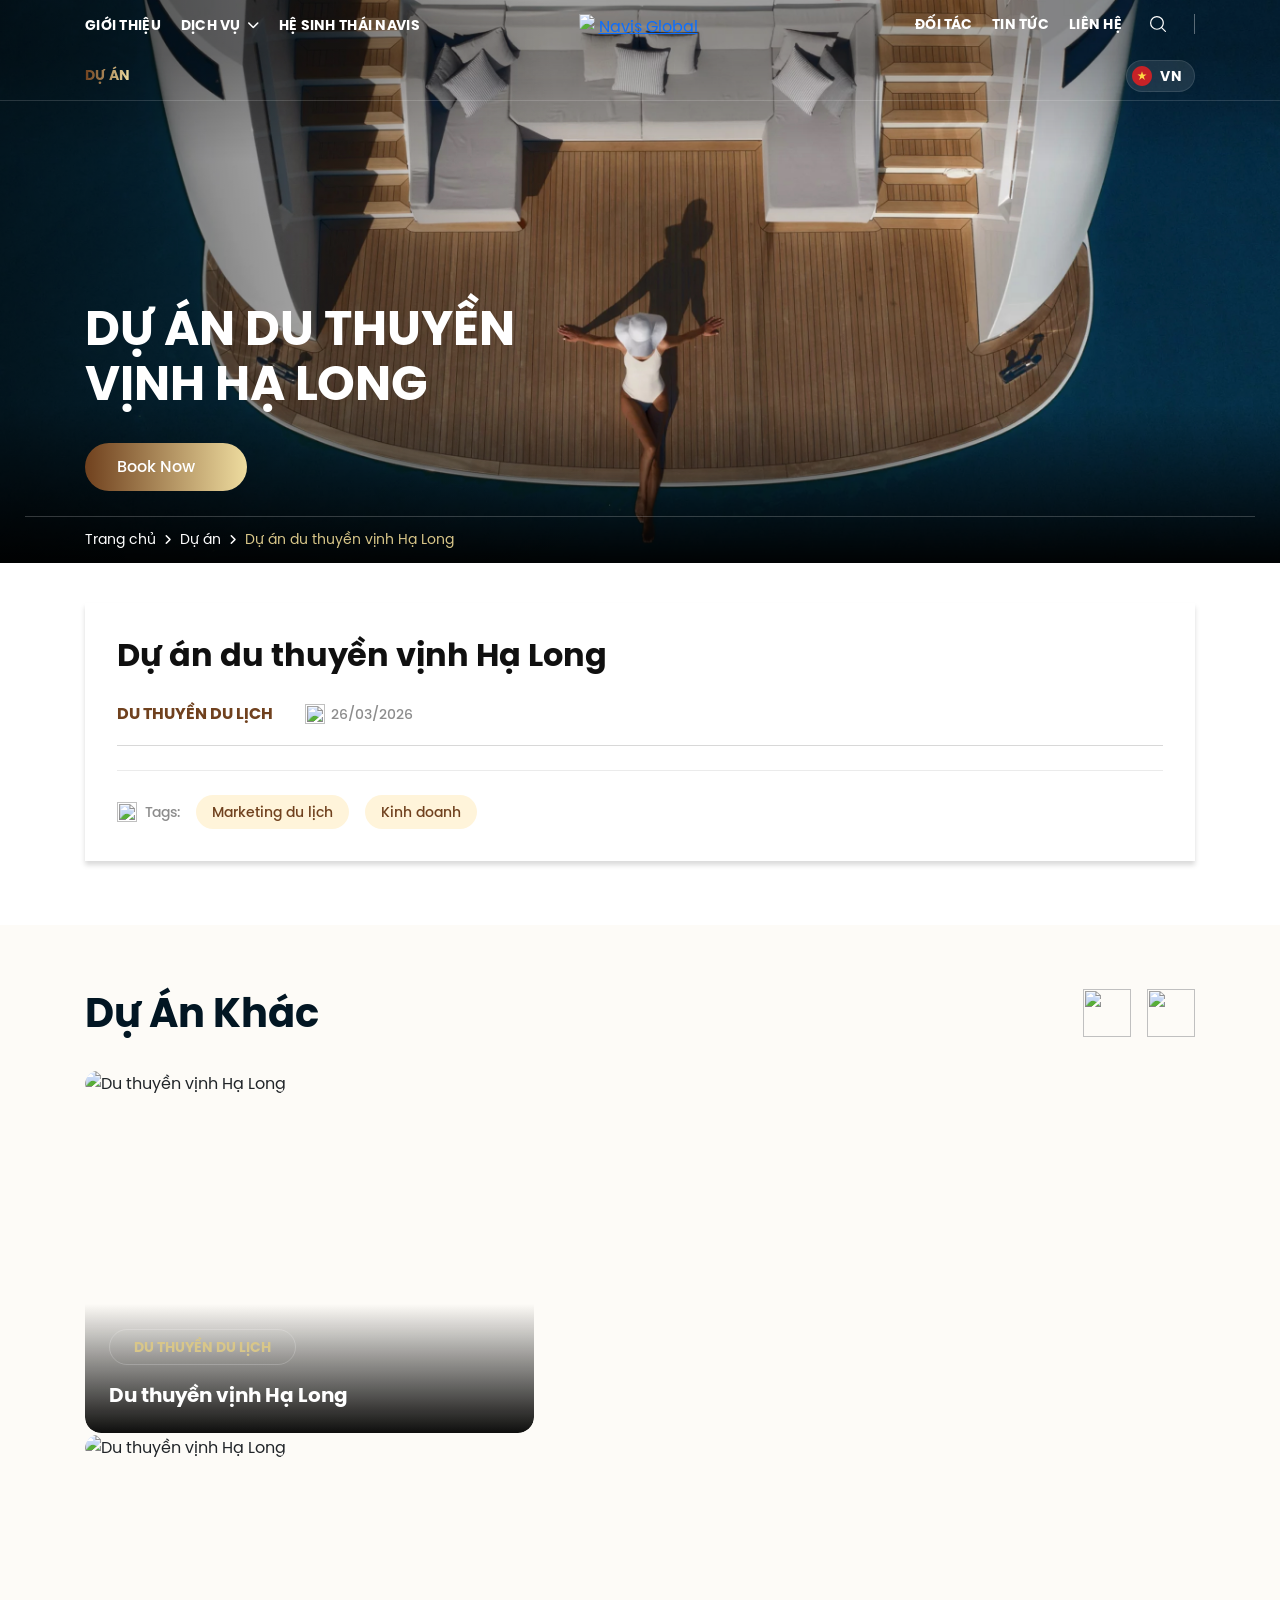
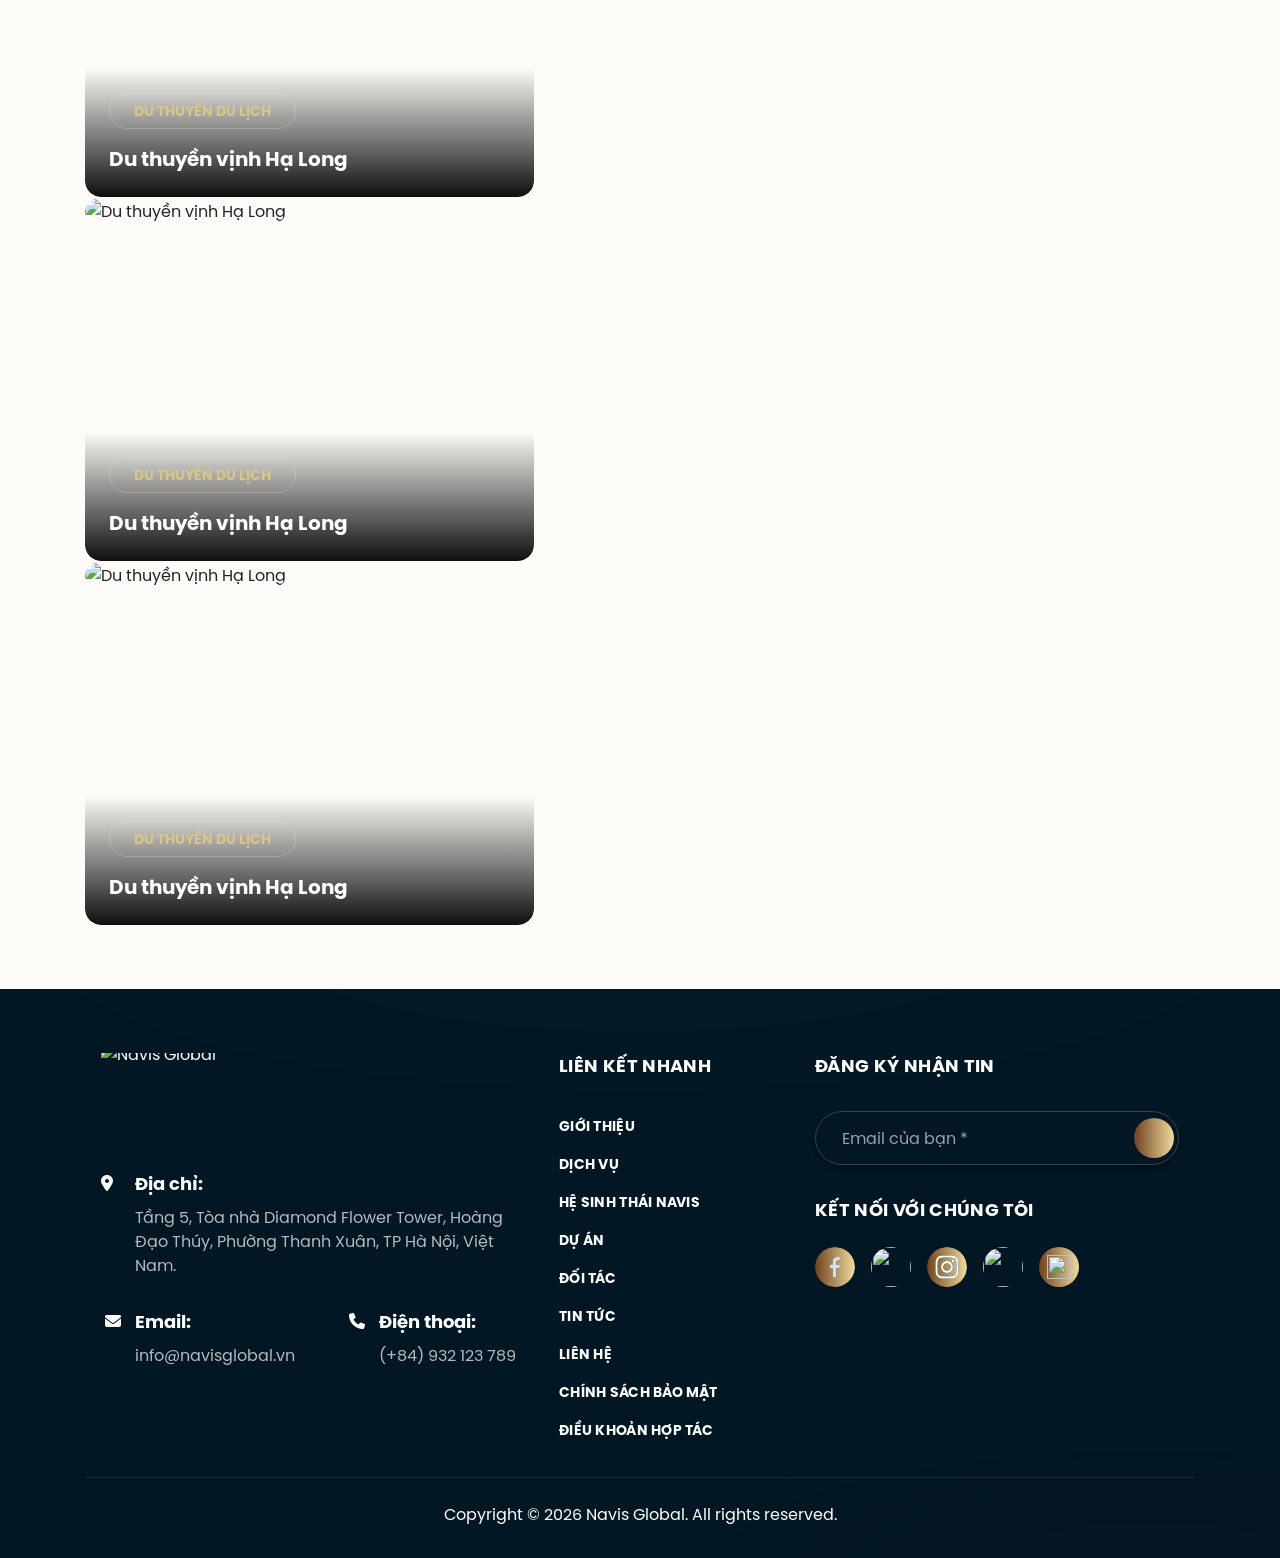
==== commit bd5659cd: "update menu dropdowwn" ====
--- a/chi-tiet-du-an.html
+++ b/chi-tiet-du-an.html
@@ -30,13 +30,31 @@
               <nav class="site-header__nav justify-content-center justify-content-lg-start"
                 aria-label="Menu chính trái">
                 <a class="site-header__link" href="gioi-thieu.html">giới thiệu</a>
-                <a class="site-header__link" href="dich-vu-quan-tri-ota.html">Dịch vụ </a>
+                <div class="site-header__dropdown">
+                  <a class="site-header__link site-header__dropdown-trigger" href="dich-vu-quan-tri-ota.html"
+                    aria-haspopup="true">Dịch vụ<i class="fa-solid fa-chevron-down site-header__dropdown-icon"
+                      aria-hidden="true"></i></a>
+                  <div class="site-header__dropdown-panel" role="menu" aria-label="Danh mục dịch vụ">
+                    <div class="site-header__dropdown-surface">
+                      <a class="site-header__dropdown-item" role="menuitem" href="dich-vu-quan-tri-ota.html">Quản trị hệ
+                        thống OTA</a>
+                      <a class="site-header__dropdown-item" role="menuitem" href="lien-he.html">Mạng lưới đại lý du lịch
+                        quốc tế</a>
+                      <a class="site-header__dropdown-item" role="menuitem" href="lien-he.html">Marketing du lịch quốc
+                        tế</a>
+                      <a class="site-header__dropdown-item" role="menuitem" href="lien-he.html">Tư vấn dự án du thuyền,
+                        du lịch</a>
+                      <a class="site-header__dropdown-item" role="menuitem" href="lien-he.html">Tư vấn, Setup vận hành du
+                        thuyền, khách sạn, resort</a>
+                    </div>
+                  </div>
+                </div>
                 <a class="site-header__link" href="he-sinh-thai-navis.html">Hệ Sinh Thái navis</a>
                 <a class="site-header__link site-header__link--active" href="du-an.html" aria-current="page">Dự án</a>
               </nav>
             </div>
             <div class="col-12 col-lg-4 order-first order-lg-2 text-lg-center">
-              <a class="site-header__logo d-inline-flex mx-lg-auto" href="#" aria-label="Navis Global">
+              <a class="site-header__logo d-inline-flex mx-lg-auto" href="index.html" aria-label="Navis Global">
                 <img src="https://www.figma.com/api/mcp/asset/2ec96501-f40e-4f72-89ad-e5700f30ba80"
                   alt="Navis Global" />
               </a>
@@ -44,11 +62,11 @@
             <div class="col-12 col-lg-4 order-lg-3">
               <div class="site-header__tools justify-content-center justify-content-lg-end">
                 <nav class="site-header__nav" aria-label="Menu chính phải">
-                  <a class="site-header__link" href="#">Đối tác</a>
+                  <a class="site-header__link" href="doi-tac.html">Đối tác</a>
                   <a class="site-header__link" href="tin-tuc.html">Tin tức</a>
-                  <a class="site-header__link" href="#">Liên hệ</a>
+                  <a class="site-header__link" href="lien-he.html">Liên hệ</a>
                 </nav>
-                <a href="#" class="site-header__search" aria-label="Tìm kiếm">
+                <a href="tin-tuc.html" class="site-header__search" aria-label="Tìm kiếm">
                   <img src="./assets/search.svg" width="16" height="16" alt="" />
                 </a>
                 <span class="site-header__divider" aria-hidden="true"></span>
@@ -76,7 +94,7 @@
 
       <div class="about-hero__title-wrap about-hero__title-wrap--with-cta container px-navis">
         <h1 class="about-hero__title">Dự án du thuyền <span class="d-block">vịnh Hạ Long</span></h1>
-        <a class="about-hero__cta" href="#">
+        <a class="about-hero__cta" href="lien-he.html">
           <span>Book Now</span>
           <img src="https://www.figma.com/api/mcp/asset/7b22e6c9-88e1-4fba-92ee-56a7b471151a" width="12" height="12"
             alt="" />
@@ -249,9 +267,9 @@
               <a href="dich-vu-quan-tri-ota.html">Dịch vụ</a>
               <a href="he-sinh-thai-navis.html">Hệ Sinh Thái navis</a>
               <a href="du-an.html">Dự án</a>
-              <a href="index.html#doi-tac">Đối tác</a>
+              <a href="doi-tac.html">Đối tác</a>
               <a href="tin-tuc.html">Tin tức</a>
-              <a href="#">Liên hệ</a>
+              <a href="lien-he.html">Liên hệ</a>
               <a href="#">chính sách bảo mật</a>
               <a href="#">Điều khoản hợp tác</a>
             </nav>
--- a/style/style.css
+++ b/style/style.css
@@ -2,22 +2,17 @@
 @font-face {
   font-family: "Bold";
   font-display: swap;
-  src: url("../webfonts/FZ Poppins-Bold.woff2") format("woff2");
-}
-@font-face {
-  font-family: "Bold";
-  font-display: swap;
-  src: url("../webfonts/FZ Poppins-Bold.woff2") format("woff2");
+  src: url("../webfonts/SVN-Poppins-Bold.ttf") format("truetype");
 }
 @font-face {
   font-family: "Medium";
   font-display: swap;
-  src: url("../webfonts/FZ Poppins-Medium.woff2") format("woff2");
+  src: url("../webfonts/SVN-Poppins-Medium.ttf") format("truetype");
 }
 @font-face {
   font-family: "Regular";
   font-display: swap;
-  src: url("../webfonts/FZ Poppins-Regular.woff2") format("woff2");
+  src: url("../webfonts/SVN-Poppins-Regular.ttf") format("truetype");
 }
 html {
   scroll-behavior: smooth;
@@ -210,7 +205,82 @@
   color: #fff;
   text-transform: capitalize;
 }
-
+.site-header__dropdown {
+  position: relative;
+  display: inline-flex;
+  flex-direction: column;
+  align-items: flex-start;
+}
+.site-header__dropdown-icon {
+  display: inline-block;
+  font-size: 12px;
+  line-height: 1;
+  width: 12px;
+  text-align: center;
+  vertical-align: middle;
+  flex-shrink: 0;
+  transition: transform 0.2s ease;
+}
+.site-header__dropdown-panel {
+  position: absolute;
+  left: 0;
+  top: 100%;
+  z-index: 50;
+  padding-top: 10px;
+  min-width: 100%;
+  width: -moz-max-content;
+  width: max-content;
+  opacity: 0;
+  visibility: hidden;
+  pointer-events: none;
+  transform: translateY(4px);
+  transition: opacity 0.2s ease, visibility 0.2s ease, transform 0.2s ease;
+}
+.site-header__dropdown-surface {
+  background: #fff;
+  box-shadow: 0 8px 24px rgba(2, 22, 35, 0.12);
+  display: flex;
+  flex-direction: column;
+}
+.site-header__dropdown-item {
+  font-family: "Medium";
+  font-size: 14px;
+  line-height: 22px;
+  letter-spacing: 0;
+  text-transform: none;
+  color: #0b1d35;
+  text-decoration: none;
+  padding: 12px 24px;
+  border-bottom: 1px solid #f0f0f0;
+  display: block;
+  white-space: nowrap;
+}
+.site-header__dropdown-item:first-child {
+  color: #6f411e;
+}
+.site-header__dropdown-item:last-child {
+  border-bottom: 0;
+  white-space: normal;
+  max-width: 320px;
+}
+.site-header__dropdown-item:hover {
+  opacity: 1;
+  background: #fafafa;
+}
+
+@media (min-width: 992px) {
+  .site-header__dropdown:hover .site-header__dropdown-panel,
+  .site-header__dropdown:focus-within .site-header__dropdown-panel {
+    opacity: 1;
+    visibility: visible;
+    pointer-events: auto;
+    transform: translateY(0);
+  }
+  .site-header__dropdown:hover .site-header__dropdown-icon,
+  .site-header__dropdown:focus-within .site-header__dropdown-icon {
+    transform: rotate(180deg);
+  }
+}
 .site-header.site-header--scrolled {
   position: fixed;
   left: 0;
@@ -325,6 +395,7 @@
   display: inline-flex;
   align-items: center;
   gap: 8px;
+  margin-bottom: 100px;
   padding: 12px 32px;
   border-radius: 48px;
   text-decoration: none;
@@ -360,15 +431,15 @@
 }
 
 .hero-scroll {
-  position: fixed;
-  right: 24px;
-  bottom: 24px;
-  z-index: 6;
-  display: flex;
-  flex-direction: column;
-  align-items: center;
+  position: fixed !important;
+  right: 24px !important;
+  bottom: 24px !important;
+  z-index: 6 !important;
+  display: flex !important;
+  flex-direction: column !important;
+  align-items: center !important;
   gap: 8px;
-  color: #fff;
+  color: #fff !important;
 }
 .hero-scroll span {
   font-family: "Inter", sans-serif;
@@ -1877,7 +1948,7 @@
   color: #fff;
   filter: brightness(1.05);
 }
-.hero-scroll {
+.about-hero .hero-scroll {
   position: absolute;
   right: 24px;
   bottom: 24px;
@@ -1887,12 +1958,12 @@
   align-items: center;
   gap: 8px;
 }
-.hero-scroll span {
+.about-hero .hero-scroll span {
   font-family: "Inter", sans-serif;
   font-size: 16px;
   line-height: 26px;
 }
-.hero-scroll__btn {
+.about-hero .hero-scroll__btn {
   width: 48px;
   height: 48px;
   border-radius: 70px;
@@ -1907,7 +1978,7 @@
   color: inherit;
   box-sizing: border-box;
 }
-.hero-scroll__btn img {
+.about-hero .hero-scroll__btn img {
   width: 20px;
   height: 20px;
 }
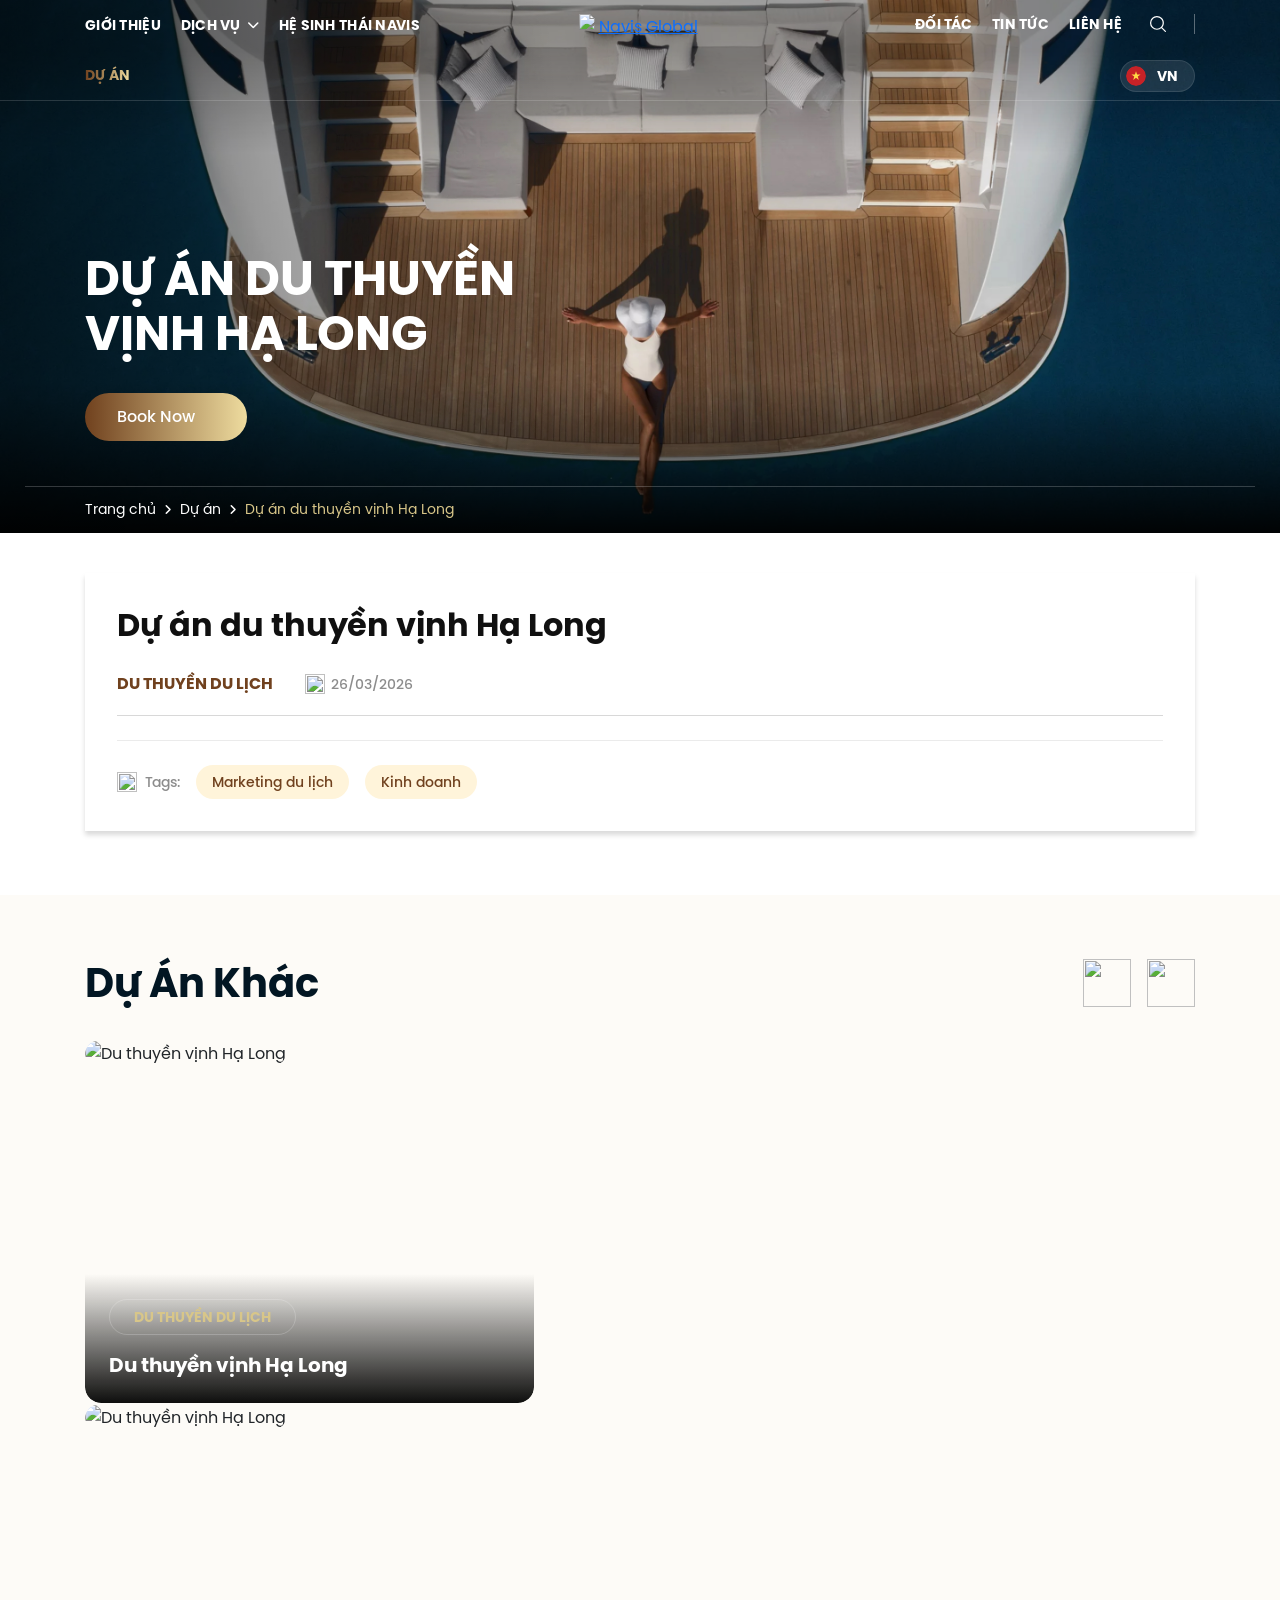
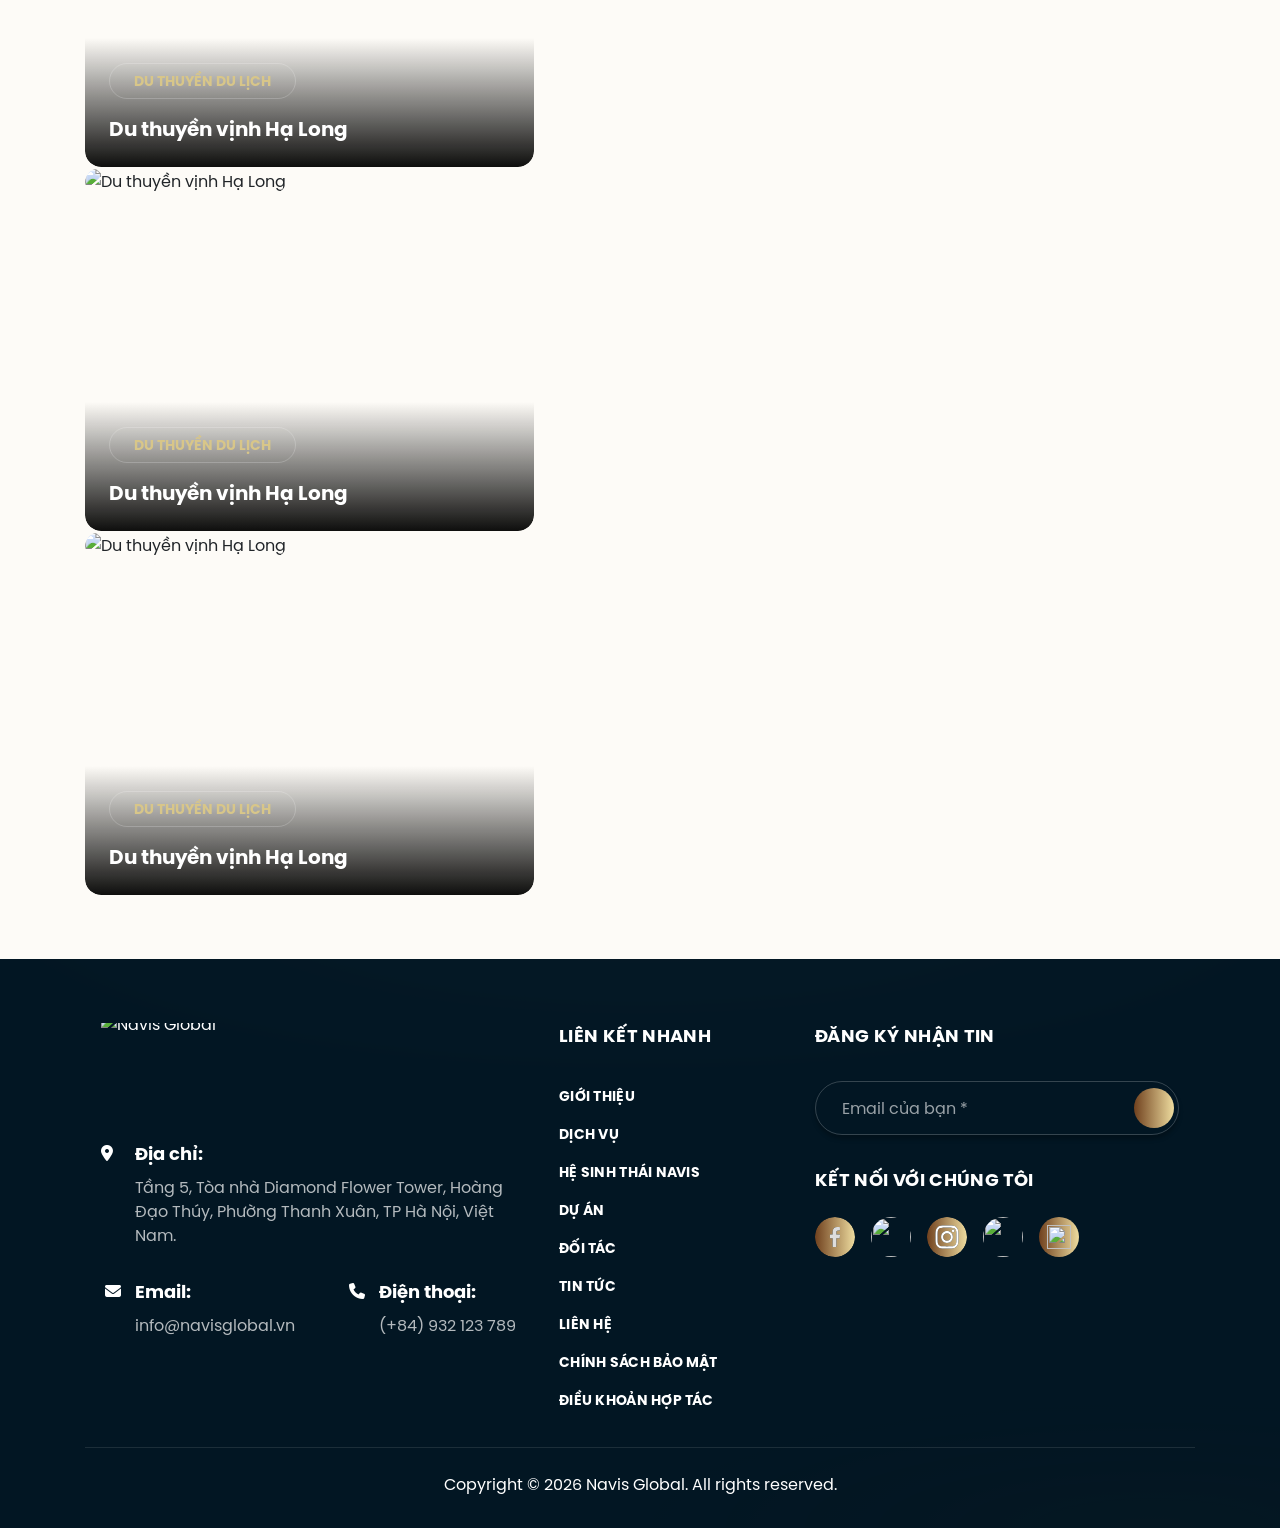
==== commit 6b83ae9b: "update some style" ====
--- a/chi-tiet-du-an.html
+++ b/chi-tiet-du-an.html
@@ -70,10 +70,15 @@
                   <img src="./assets/search.svg" width="16" height="16" alt="" />
                 </a>
                 <span class="site-header__divider" aria-hidden="true"></span>
-                <a href="#" class="site-header__locale">
-                  <img src="./assets/vn.svg" width="20" height="20" alt="" />
-                  <span>VN</span>
-                </a>
+                <button type="button" class="site-header__locale" role="switch" aria-checked="false"
+                  aria-label="Chuyển sang tiếng Anh bằng Google Dịch">
+                  <span class="site-header__locale-inner">
+                    <span class="site-header__locale-flag-wrap" aria-hidden="true">
+                      <img class="site-header__locale-flag" src="./assets/vn.svg" width="20" height="20" alt="" decoding="async" />
+                    </span>
+                    <span class="site-header__locale-code">VN</span>
+                  </span>
+                </button>
               </div>
             </div>
           </div>
--- a/style/style.css
+++ b/style/style.css
@@ -25,6 +25,7 @@
 
 body {
   font-family: "Regular";
+  top: 0 !important;
   padding: 0;
   margin: 0;
 }
@@ -83,13 +84,40 @@
   inset: 0;
   pointer-events: none;
 }
-.hero__bg img {
+.hero__bg-layer {
+  position: absolute;
+  inset: 0;
+  opacity: 0;
+  z-index: 0;
+  transition: opacity 0.75s cubic-bezier(0.33, 1, 0.68, 1);
+}
+.hero__bg-layer img {
   position: absolute;
   inset: 0;
   width: 100%;
   height: 100%;
   -o-object-fit: cover;
      object-fit: cover;
+  transform: scale(1.02);
+  transition: transform 1.1s cubic-bezier(0.22, 1, 0.36, 1);
+}
+.hero__bg-layer--visible {
+  opacity: 1;
+  z-index: 1;
+}
+.hero__bg-layer--visible img {
+  transform: scale(1);
+}
+@media (prefers-reduced-motion: reduce) {
+  .hero__bg-layer {
+    transition: none;
+  }
+  .hero__bg-layer img {
+    transition: none;
+  }
+  .hero-content__text-inner {
+    transition: none;
+  }
 }
 .hero__shade-vertical {
   position: absolute;
@@ -185,25 +213,79 @@
 .site-header__locale {
   display: inline-flex;
   align-items: center;
+  flex-shrink: 0;
+  padding: 0;
+  margin: 0;
+  border: 0;
+  background: transparent;
+  font: inherit;
+  -moz-appearance: none;
+       appearance: none;
+  -webkit-appearance: none;
+  text-align: inherit;
+  text-decoration: none;
+  color: inherit;
+  cursor: pointer;
+  -webkit-tap-highlight-color: transparent;
+}
+.site-header__locale:focus-visible {
+  outline: 2px solid #fff;
+  outline-offset: 3px;
+  border-radius: 48px;
+}
+.site-header__locale-inner {
+  display: inline-flex;
+  flex-direction: row;
+  align-items: center;
   gap: 8px;
   padding: 4px 12px 4px 5px;
   border-radius: 42px;
   background: rgba(255, 255, 255, 0.1);
   border: 1px solid rgba(255, 255, 255, 0.1);
-  text-decoration: none;
-  color: inherit;
-}
-.site-header__locale img {
+  box-sizing: border-box;
+  transition: background 0.2s ease, border-color 0.2s ease, padding 0.28s ease, transform 0.15s ease;
+}
+.site-header__locale--en .site-header__locale-inner {
+  flex-direction: row-reverse;
+  padding: 4px 5px 4px 12px;
+}
+.site-header__locale:active .site-header__locale-inner {
+  transform: scale(0.98);
+}
+.site-header__locale-flag-wrap {
   width: 20px;
   height: 20px;
-}
-.site-header__locale span {
+  flex-shrink: 0;
+  display: flex;
+  align-items: center;
+  justify-content: center;
+  overflow: hidden;
+  border-radius: 50%;
+}
+.site-header__locale-flag {
+  width: 20px;
+  height: 20px;
+  -o-object-fit: cover;
+     object-fit: cover;
+  display: block;
+}
+.site-header__locale--en .site-header__locale-flag {
+  -o-object-fit: contain;
+     object-fit: contain;
+}
+.site-header__locale-code {
   font-family: "Bold";
   font-size: 14px;
   line-height: 22px;
-  letter-spacing: 0.02em;
+  letter-spacing: 0.28px;
   color: #fff;
-  text-transform: capitalize;
+  text-transform: uppercase;
+  min-width: 28px;
+  text-align: center;
+  transition: opacity 0.2s ease;
+  -webkit-user-select: none;
+     -moz-user-select: none;
+          user-select: none;
 }
 .site-header__dropdown {
   position: relative;
@@ -303,12 +385,47 @@
 .site-header.site-header--scrolled .site-header__divider {
   background: rgba(16, 16, 16, 0.25);
 }
-.site-header.site-header--scrolled .site-header__locale {
+.site-header.site-header--scrolled .site-header__locale:focus-visible {
+  outline-color: #021623;
+}
+.site-header.site-header--scrolled .site-header__locale .site-header__locale-inner {
   background: rgba(16, 16, 16, 0.08);
   border-color: rgba(16, 16, 16, 0.1);
 }
-.site-header.site-header--scrolled .site-header__locale span {
+.site-header.site-header--scrolled .site-header__locale .site-header__locale-code {
   color: #101010;
+}
+
+body {
+  top: 0 !important;
+}
+
+.goog-te-banner-frame {
+  display: none !important;
+}
+
+body > .skiptranslate {
+  display: none !important;
+}
+
+iframe.skiptranslate {
+  display: none !important;
+  width: 0 !important;
+  height: 0 !important;
+  border: 0 !important;
+  visibility: hidden !important;
+}
+
+#google_translate_element {
+  position: absolute !important;
+  width: 1px !important;
+  height: 1px !important;
+  padding: 0 !important;
+  margin: -1px !important;
+  overflow: hidden !important;
+  clip: rect(0, 0, 0, 0) !important;
+  white-space: nowrap !important;
+  border: 0 !important;
 }
 
 .hero-categories {
@@ -332,7 +449,7 @@
   color: #fff;
   text-decoration: none;
   border-top: 3px solid transparent;
-  transition: opacity 0.2s;
+  transition: opacity 0.25s ease, border-top-color 0.45s cubic-bezier(0.33, 1, 0.68, 1);
 }
 .hero-categories__item:hover {
   opacity: 0.9;
@@ -376,6 +493,17 @@
   gap: 8px;
   color: #fff;
   margin-bottom: 32px;
+}
+.hero-content__text-inner {
+  display: flex;
+  flex-direction: column;
+  gap: 8px;
+  will-change: opacity, transform;
+  transition: opacity 0.5s cubic-bezier(0.33, 1, 0.68, 1), transform 0.55s cubic-bezier(0.22, 1, 0.36, 1);
+}
+.hero-content__text-inner.is-dim {
+  opacity: 0;
+  transform: translateY(14px);
 }
 .hero-content__text h1 {
   margin: 0;
@@ -475,6 +603,7 @@
 }
 .section-about {
   height: 688px;
+  overflow: hidden;
 }
 .section-about__visual {
   position: relative;
@@ -674,7 +803,9 @@
 
 .service-slider .slick-list {
   margin: 0 -10px;
-  overflow: hidden;
+  overflow-x: hidden;
+  overflow-y: visible;
+  padding-bottom: 20px;
 }
 .service-slider .slick-track {
   display: flex;
@@ -709,8 +840,9 @@
   border-radius: 8px;
   padding: 39px 31px 72px;
   min-height: 352px;
-  overflow: hidden;
+  overflow: visible;
   background: rgba(2, 22, 35, 0.35);
+  transition: background 0.35s ease, border-color 0.35s ease;
 }
 .service-card__icon {
   width: 56px;
@@ -736,36 +868,50 @@
   font-family: "Regular";
   font-size: 16px;
   line-height: 24px;
+  color: rgba(240, 240, 240, 0.82);
+  text-align: justify;
+  transition: color 0.35s ease;
+}
+.service-card:hover, .service-card:focus-within {
+  background: linear-gradient(90deg, #70411e 0%, #eedc9f 100%);
+  border-color: rgba(255, 255, 255, 0.2);
+}
+.service-card:hover p, .service-card:focus-within p {
   color: #f0f0f0;
-  text-align: justify;
+}
+.service-card:hover .service-card__cta, .service-card:focus-within .service-card__cta {
+  visibility: visible;
+  opacity: 1;
 }
 .service-card__cta {
+  visibility: hidden;
+  opacity: 0;
   position: absolute;
   left: 50%;
-  bottom: -24px;
+  bottom: -16px;
   transform: translateX(-50%);
   width: 140px;
   height: 48px;
   border-radius: 16px 16px 0 0;
   backdrop-filter: blur(16px);
+  -webkit-backdrop-filter: blur(16px);
   background: #021623;
-  border: 1px solid rgba(255, 255, 255, 0.12);
   display: flex;
   align-items: flex-start;
   justify-content: center;
   padding-top: 12px;
   overflow: hidden;
+  text-decoration: none;
 }
 .service-card__cta img.decor {
   position: absolute;
   top: 0;
-  left: 50%;
-  transform: translateX(-50%);
+  left: -16px;
   width: 172px;
   height: 33px;
   -o-object-fit: cover;
      object-fit: cover;
-  opacity: 0.6;
+  pointer-events: none;
 }
 .service-card__cta span {
   position: relative;
@@ -774,6 +920,9 @@
   font-size: 16px;
   line-height: 24px;
   color: #fff;
+}
+.service-card__cta:hover {
+  color: inherit;
 }
 
 .section-pillars {
@@ -1910,7 +2059,7 @@
 .about-hero__title-wrap {
   position: relative;
   z-index: 3;
-  padding-top: clamp(120px, 18vw, 200px);
+  padding-top: clamp(120px, 18vw, 150px);
   padding-bottom: 72px;
 }
 .about-hero__title {
@@ -2202,7 +2351,7 @@
   gap: 24px;
   box-shadow: 0 4px 20px rgba(0, 0, 0, 0.08);
 }
-.about-diff-card:hover__accent {
+.about-diff-card:hover .about-diff-card__accent {
   visibility: visible;
   opacity: 1;
 }
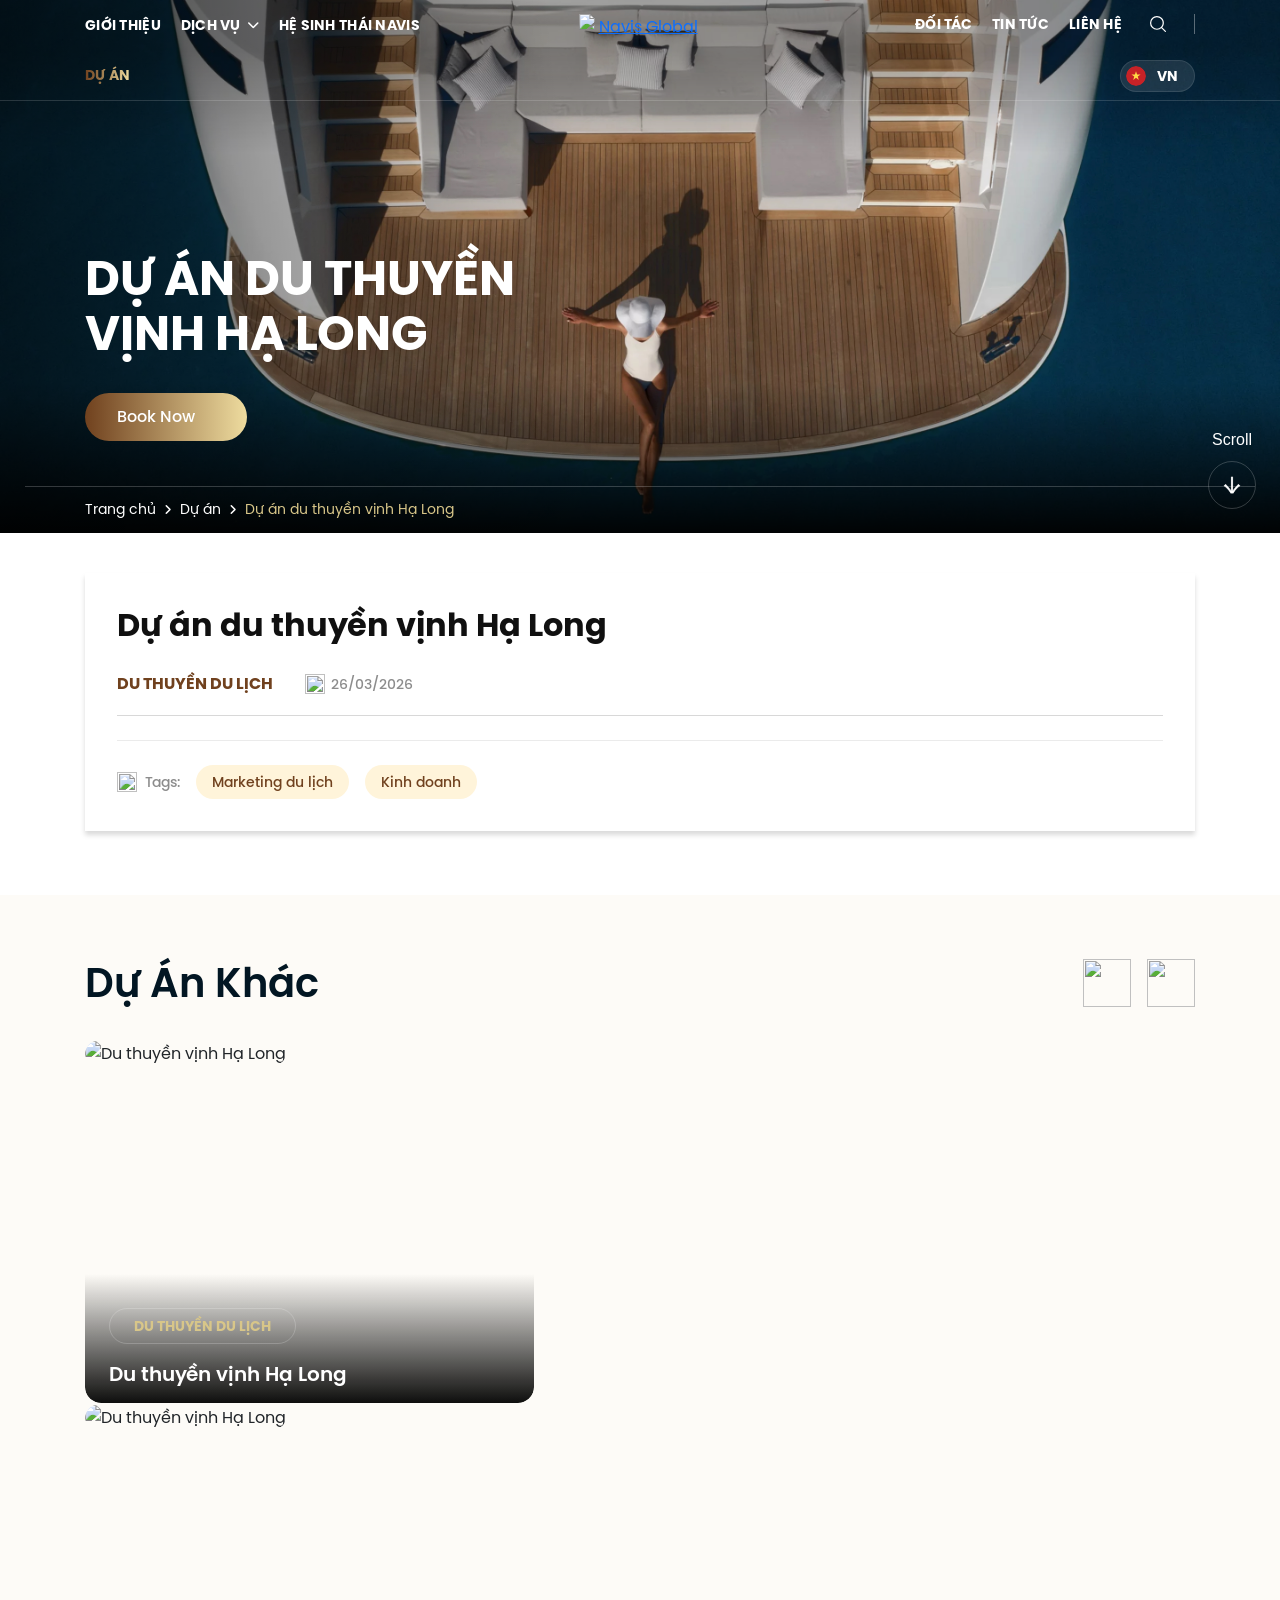
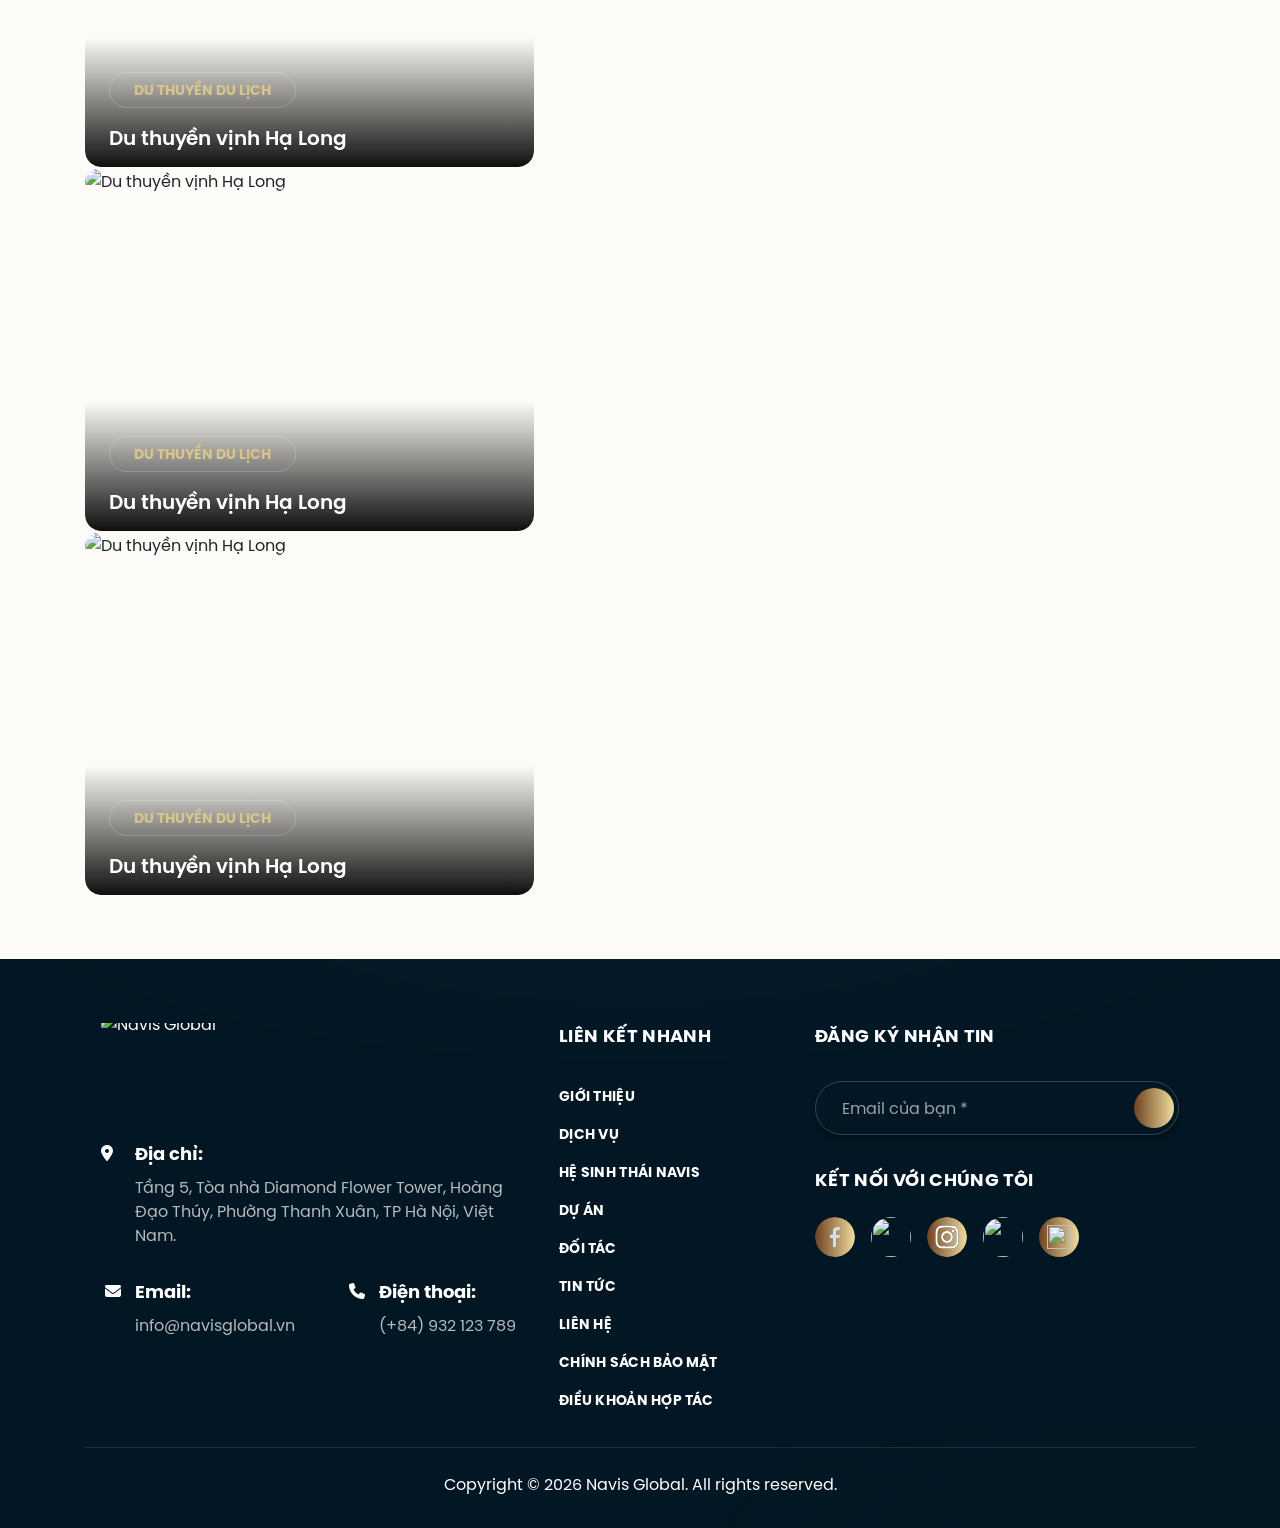
==== commit 1add56bd: "update style" ====
--- a/chi-tiet-du-an.html
+++ b/chi-tiet-du-an.html
@@ -185,6 +185,9 @@
               <div class="project-card__body">
                 <span class="project-card__tag">Du thuyền du lịch</span>
                 <h3 class="project-card__title">Du thuyền vịnh Hạ Long</h3>
+                <div class="project-card-icon">
+                  <i class="fa-solid fa-arrow-right"></i>
+                </div>
               </div>
             </a>
           </div>
@@ -198,6 +201,9 @@
               <div class="project-card__body">
                 <span class="project-card__tag">Du thuyền du lịch</span>
                 <h3 class="project-card__title">Du thuyền vịnh Hạ Long</h3>
+                <div class="project-card-icon">
+                  <i class="fa-solid fa-arrow-right"></i>
+                </div>
               </div>
             </a>
           </div>
@@ -211,6 +217,9 @@
               <div class="project-card__body">
                 <span class="project-card__tag">Du thuyền du lịch</span>
                 <h3 class="project-card__title">Du thuyền vịnh Hạ Long</h3>
+                <div class="project-card-icon">
+                  <i class="fa-solid fa-arrow-right"></i>
+                </div>
               </div>
             </a>
           </div>
@@ -224,6 +233,9 @@
               <div class="project-card__body">
                 <span class="project-card__tag">Du thuyền du lịch</span>
                 <h3 class="project-card__title">Du thuyền vịnh Hạ Long</h3>
+                <div class="project-card-icon">
+                  <i class="fa-solid fa-arrow-right"></i>
+                </div>
               </div>
             </a>
           </div>
--- a/style/style.css
+++ b/style/style.css
@@ -1,3 +1,4 @@
+@charset "UTF-8";
 @import url("all.css");
 @font-face {
   font-family: "Bold";
@@ -13,6 +14,11 @@
   font-family: "Regular";
   font-display: swap;
   src: url("../webfonts/SVN-Poppins-Regular.ttf") format("truetype");
+}
+@font-face {
+  font-family: "SemiBold";
+  font-display: swap;
+  src: url("../webfonts/SVN-Poppins-SemiBold.ttf") format("truetype");
 }
 html {
   scroll-behavior: smooth;
@@ -75,9 +81,24 @@
 
 .hero {
   position: relative;
-  min-height: 688px;
+  height: 100vh;
   color: #fff;
   overflow: hidden;
+}
+.hero::before, .hero::after {
+  content: "";
+  position: absolute;
+  top: 0;
+  left: auto;
+  width: 100%;
+  height: 100%;
+  z-index: 2;
+}
+.hero::before {
+  background: linear-gradient(180deg, rgba(0, 0, 0, 0.3) 9.59%, rgba(0, 0, 0, 0) 28.72%, rgba(14, 14, 13, 0) 71.75%, #0E0E0D 100%);
+}
+.hero::after {
+  background: linear-gradient(273deg, rgba(0, 0, 0, 0) 54.55%, rgba(0, 0, 0, 0.6) 97.88%);
 }
 .hero__bg {
   position: absolute;
@@ -98,7 +119,6 @@
   height: 100%;
   -o-object-fit: cover;
      object-fit: cover;
-  transform: scale(1.02);
   transition: transform 1.1s cubic-bezier(0.22, 1, 0.36, 1);
 }
 .hero__bg-layer--visible {
@@ -113,9 +133,6 @@
     transition: none;
   }
   .hero__bg-layer img {
-    transition: none;
-  }
-  .hero-content__text-inner {
     transition: none;
   }
 }
@@ -337,9 +354,6 @@
   display: block;
   white-space: nowrap;
 }
-.site-header__dropdown-item:first-child {
-  color: #6f411e;
-}
 .site-header__dropdown-item:last-child {
   border-bottom: 0;
   white-space: normal;
@@ -348,6 +362,7 @@
 .site-header__dropdown-item:hover {
   opacity: 1;
   background: #fafafa;
+  color: #6f411e;
 }
 
 @media (min-width: 992px) {
@@ -505,6 +520,11 @@
   opacity: 0;
   transform: translateY(14px);
 }
+@media (prefers-reduced-motion: reduce) {
+  .hero-content__text-inner {
+    transition: none;
+  }
+}
 .hero-content__text h1 {
   margin: 0;
   font-family: "Bold";
@@ -514,7 +534,7 @@
 }
 .hero-content__text .hero-content__sub {
   margin: 0;
-  font-family: "Bold";
+  font-family: "SemiBold";
   font-size: 40px;
   line-height: 48px;
 }
@@ -559,7 +579,7 @@
 }
 
 .hero-scroll {
-  position: fixed !important;
+  position: absolute !important;
   right: 24px !important;
   bottom: 24px !important;
   z-index: 6 !important;
@@ -568,6 +588,15 @@
   align-items: center !important;
   gap: 8px;
   color: #fff !important;
+  opacity: 1;
+  visibility: visible;
+  pointer-events: auto;
+  transition: opacity 0.35s ease, visibility 0.35s ease;
+}
+.hero-scroll--hidden {
+  opacity: 0;
+  visibility: hidden;
+  pointer-events: none;
 }
 .hero-scroll span {
   font-family: "Inter", sans-serif;
@@ -651,7 +680,7 @@
 
 .section-title {
   margin: 16px 0 0;
-  font-family: "Bold";
+  font-family: "SemiBold";
   font-size: 40px;
   line-height: 48px;
   color: #021623;
@@ -803,8 +832,6 @@
 
 .service-slider .slick-list {
   margin: 0 -10px;
-  overflow-x: hidden;
-  overflow-y: visible;
   padding-bottom: 20px;
 }
 .service-slider .slick-track {
@@ -840,9 +867,27 @@
   border-radius: 8px;
   padding: 39px 31px 72px;
   min-height: 352px;
-  overflow: visible;
   background: rgba(2, 22, 35, 0.35);
-  transition: background 0.35s ease, border-color 0.35s ease;
+  transition: border-color 0.4s ease;
+  /* LAYER BACKGROUND GRADIENT */
+}
+.service-card::before {
+  content: "";
+  position: absolute;
+  inset: 0;
+  border-radius: 8px;
+  background: linear-gradient(90deg, #70411e 0%, #eedc9f 100%);
+  opacity: 0;
+  transform-origin: left;
+  transition: transform 0.6s ease, opacity 0.6s ease;
+  z-index: 0;
+}
+.service-card {
+  /* đảm bảo content nằm trên gradient */
+}
+.service-card > * {
+  position: relative;
+  z-index: 1;
 }
 .service-card__icon {
   width: 56px;
@@ -872,46 +917,40 @@
   text-align: justify;
   transition: color 0.35s ease;
 }
-.service-card:hover, .service-card:focus-within {
-  background: linear-gradient(90deg, #70411e 0%, #eedc9f 100%);
-  border-color: rgba(255, 255, 255, 0.2);
+.service-card {
+  /* HOVER STATE */
+}
+.service-card:hover::before, .service-card:focus-within::before {
+  opacity: 1;
 }
 .service-card:hover p, .service-card:focus-within p {
   color: #f0f0f0;
 }
 .service-card:hover .service-card__cta, .service-card:focus-within .service-card__cta {
-  visibility: visible;
   opacity: 1;
+  transform: translate(-50%, 0) scale(1);
+  filter: blur(0);
 }
 .service-card__cta {
-  visibility: hidden;
-  opacity: 0;
   position: absolute;
   left: 50%;
-  bottom: -16px;
-  transform: translateX(-50%);
-  width: 140px;
+  bottom: -18px;
+  width: 161px;
   height: 48px;
   border-radius: 16px 16px 0 0;
-  backdrop-filter: blur(16px);
-  -webkit-backdrop-filter: blur(16px);
-  background: #021623;
   display: flex;
   align-items: flex-start;
   justify-content: center;
   padding-top: 12px;
-  overflow: hidden;
   text-decoration: none;
-}
-.service-card__cta img.decor {
-  position: absolute;
-  top: 0;
-  left: -16px;
-  width: 172px;
-  height: 33px;
-  -o-object-fit: cover;
-     object-fit: cover;
-  pointer-events: none;
+  background: url(../assets/decor.png);
+  background-size: contain;
+  background-repeat: no-repeat;
+  /* trạng thái ban đầu */
+  opacity: 0;
+  transform: translate(-50%, 30px) scale(0.95);
+  filter: blur(6px);
+  transition: transform 0.35s ease, opacity 0.35s ease, filter 0.35s ease;
 }
 .service-card__cta span {
   position: relative;
@@ -921,8 +960,14 @@
   line-height: 24px;
   color: #fff;
 }
-.service-card__cta:hover {
-  color: inherit;
+
+.group-logo {
+  opacity: 0;
+  display: none;
+  align-items: center;
+  flex-direction: column;
+  gap: 10px;
+  transition: all 1s;
 }
 
 .section-pillars {
@@ -936,12 +981,6 @@
   background: url(../assets/image-200.jpg);
   background-size: cover;
   background-repeat: no-repeat;
-}
-.section-pillars__bg::after {
-  content: "";
-  position: absolute;
-  inset: 0;
-  background: linear-gradient(180deg, rgba(2, 22, 35, 0.72) 0%, rgba(2, 22, 35, 0.45) 100%);
 }
 .section-pillars__columns {
   position: relative;
@@ -1108,7 +1147,7 @@
 .section-team h2 {
   margin: 0 auto 48px;
   text-align: center;
-  font-family: "Bold";
+  font-family: "SemiBold";
   font-size: 40px;
   line-height: 48px;
   color: #021623;
@@ -1122,7 +1161,7 @@
 .button-action {
   display: flex;
   width: 40px;
-  height: 40px;
+  max-height: 40px;
   padding: 10px;
   flex-direction: column;
   justify-content: center;
@@ -1132,6 +1171,21 @@
   background: var(--1, linear-gradient(90deg, #70411E 0%, #EEDC9F 100%));
   color: #fff;
   text-decoration: none;
+  position: absolute;
+  bottom: 0;
+  right: 0;
+  transition: max-height 1s ease;
+  overflow: hidden;
+}
+.button-action:hover {
+  max-height: 200px;
+}
+.button-action:hover .group-logo {
+  display: flex;
+  opacity: 1;
+}
+.button-action:hover .icon-change {
+  display: none;
 }
 
 .team-card {
@@ -1142,6 +1196,9 @@
   padding: 8px 7.5px 8px 8px;
   margin-bottom: 24px;
 }
+.team-card:hover img {
+  transform: scale(1.1);
+}
 .team-card__avatar {
   width: 100%;
   aspect-ratio: 1.6;
@@ -1155,6 +1212,7 @@
   height: 100%;
   -o-object-fit: cover;
      object-fit: cover;
+  transition: all 0.7s;
 }
 .team-card__info {
   display: flex;
@@ -1185,7 +1243,7 @@
 .section-partners h2 {
   margin: 0 auto 40px;
   text-align: center;
-  font-family: "Bold";
+  font-family: "SemiBold";
   font-size: 40px;
   line-height: 48px;
   color: #021623;
@@ -1259,7 +1317,7 @@
 }
 .section-blog__title {
   margin: 0;
-  font-family: "Bold";
+  font-family: "SemiBold";
   font-size: clamp(28px, 3.2vw, 40px);
   line-height: 48px;
   color: #021623;
@@ -1325,8 +1383,6 @@
   align-items: center;
   gap: 8px;
   padding: 12px 32px;
-  border-radius: 48px;
-  border: 1px solid #6f411e;
   background: rgba(255, 255, 255, 0.92);
   backdrop-filter: blur(16px);
   color: #000;
@@ -1335,30 +1391,45 @@
   font-size: 16px;
   line-height: 24px;
   transition: transform 0.15s ease, box-shadow 0.15s ease;
+  border-radius: 48px;
+  border: 1px solid #70411E;
+  background: #FFF;
+  backdrop-filter: blur(16px);
 }
 .blog-see-all img {
   flex-shrink: 0;
 }
 .blog-see-all:hover {
   transform: translateY(-1px);
-  color: #000;
+  color: #fff;
+  background: linear-gradient(90deg, #70411e 0%, #eedc9f 100%);
   box-shadow: 0 4px 16px rgba(2, 22, 35, 0.08);
+  border: 1px solid #fdfbf7;
 }
 
 .blog-card {
   display: flex;
   flex-direction: column;
   align-items: stretch;
+}
+.blog-card:hover .blog-card__media {
+  border-radius: 8px;
+  border: 4px solid #D8C689;
+  box-shadow: 0 0 20px 0 rgba(1, 93, 205, 0.15);
+}
+.blog-card:hover img {
+  transform: scale(1.1);
 }
 .blog-card__media {
   position: relative;
   display: block;
   border-radius: 8px;
   overflow: hidden;
-  box-shadow: 0 0 10px rgba(1, 93, 205, 0.15);
   aspect-ratio: 385/240;
   text-decoration: none;
   color: inherit;
+  transition: all 0.7s;
+  border: 4px solid transparent;
 }
 .blog-card__media:hover .blog-card__media-stack img:last-child {
   opacity: 0.96;
@@ -1375,6 +1446,7 @@
   height: 100%;
   -o-object-fit: cover;
      object-fit: cover;
+  transition: all 0.7s;
 }
 .blog-card__date {
   position: absolute;
@@ -1572,7 +1644,7 @@
   display: flex;
   flex-direction: column;
   gap: 0;
-  font-family: "Bold";
+  font-family: "SemiBold";
   font-size: clamp(28px, 4vw, 40px);
   line-height: 48px;
   color: #021623;
@@ -2142,7 +2214,7 @@
 }
 .about-intro__title {
   margin: 16px 0 0;
-  font-family: "Bold";
+  font-family: "SemiBold";
   font-size: clamp(28px, 3.2vw, 40px);
   line-height: 1.2;
   color: #021623;
@@ -2180,7 +2252,7 @@
 }
 .about-brand__title-line {
   display: block;
-  font-family: "Bold";
+  font-family: "SemiBold";
   font-size: clamp(26px, 3vw, 40px);
   line-height: 1.2;
   background: linear-gradient(90deg, #70411e 0%, #eedc9f 100%);
@@ -2280,7 +2352,7 @@
 }
 .about-diff__title {
   margin: 0;
-  font-family: "Bold";
+  font-family: "SemiBold";
   font-size: clamp(28px, 3.2vw, 40px);
   line-height: 1.2;
   color: #021623;
@@ -2349,13 +2421,21 @@
   align-items: flex-start;
   overflow: hidden;
   gap: 24px;
-  box-shadow: 0 4px 20px rgba(0, 0, 0, 0.08);
+  transition: all 0.7s;
+}
+.about-diff-card:hover {
+  border-radius: 12px;
+  border: 1px solid #70411E;
+  box-shadow: 0 4px 20px 0 rgba(0, 0, 0, 0.15);
 }
 .about-diff-card:hover .about-diff-card__accent {
   visibility: visible;
   opacity: 1;
+  transform: scaleX(1);
 }
 .about-diff-card__accent {
+  transform: scaleX(0);
+  transition: all 0.7s;
   align-self: stretch;
   height: 5px;
   margin: 0 -32px;
@@ -2410,7 +2490,7 @@
 }
 .about-people__title {
   margin: 0;
-  font-family: "Bold";
+  font-family: "SemiBold";
   font-size: clamp(28px, 3.2vw, 40px);
   line-height: 1.2;
   color: #021623;
@@ -2473,7 +2553,7 @@
 }
 .about-vision__title {
   margin: 0 0 16px;
-  font-family: "Bold";
+  font-family: "SemiBold";
   font-size: clamp(28px, 3.2vw, 40px);
   line-height: 1.2;
   color: #021623;
@@ -2563,7 +2643,7 @@
 }
 .about-cta__title {
   margin: 0 0 16px;
-  font-family: "Bold";
+  font-family: "SemiBold";
   font-size: clamp(26px, 3vw, 40px);
   line-height: 1.2;
   color: #fff;
@@ -2623,6 +2703,10 @@
   border: 1px solid #D8C689;
   position: absolute;
   top: -100px;
+  transition: all 0.8s;
+}
+#services-slider .slick-arrow:hover {
+  background: linear-gradient(90deg, #70411e 0%, #eedc9f 100%);
 }
 #services-slider .slick-prev {
   right: 60px;
@@ -2798,7 +2882,6 @@
 }
 .service-stats__item {
   flex: 1 1 200px;
-  text-align: center;
 }
 .service-stats__value {
   margin: 0;
@@ -2853,7 +2936,7 @@
 }
 .service-intro__title {
   margin: 0 0 24px;
-  font-family: "Bold";
+  font-family: "SemiBold";
   font-size: clamp(28px, 4vw, 40px);
   line-height: 48px;
   color: #021623;
@@ -2923,7 +3006,7 @@
 }
 .service-solutions__title {
   margin: 0 0 40px;
-  font-family: "Bold";
+  font-family: "SemiBold";
   font-size: clamp(28px, 4vw, 40px);
   line-height: 48px;
   text-transform: capitalize;
@@ -2947,6 +3030,88 @@
   }
 }
 
+.service-solutions--connect {
+  padding: 64px 0;
+}
+.service-solutions--connect .service-solutions__title {
+  margin: 0 0 40px;
+}
+.service-solutions--connect .service-solutions__groups {
+  display: flex;
+  flex-direction: column;
+  gap: 16px;
+  max-width: 568px;
+}
+.service-solutions--connect .service-solutions__group {
+  display: flex;
+  flex-direction: column;
+  gap: 16px;
+}
+.service-solutions--connect .service-solutions__group-head {
+  display: flex;
+  align-items: center;
+  gap: 16px;
+  padding-right: 30px;
+}
+.service-solutions--connect .service-solutions__check {
+  flex-shrink: 0;
+  width: 32px;
+  height: 32px;
+  border-radius: 36px;
+  background: rgba(216, 198, 137, 0.15);
+  display: flex;
+  align-items: center;
+  justify-content: center;
+}
+.service-solutions--connect .service-solutions__check img {
+  display: block;
+  width: 18px;
+  height: auto;
+}
+.service-solutions--connect .service-solutions__group-title {
+  margin: 0;
+  font-family: "SemiBold";
+  font-size: 20px;
+  line-height: 28px;
+  text-transform: uppercase;
+  color: #fff;
+}
+.service-solutions--connect .service-solutions__list {
+  margin: 0;
+  padding: 0 30px 0 24px;
+  list-style: disc;
+}
+.service-solutions--connect .service-solutions__list li {
+  font-family: "Regular";
+  font-size: 16px;
+  line-height: 24px;
+  color: #fff;
+}
+.service-solutions--connect .service-solutions__list li + li {
+  margin-top: 8px;
+}
+.service-solutions--connect .service-solutions__media {
+  width: 100%;
+  max-width: 690px;
+  margin-left: auto;
+  border-radius: 12px;
+  overflow: hidden;
+  aspect-ratio: 690/424;
+}
+.service-solutions--connect .service-solutions__media img {
+  display: block;
+  width: 100%;
+  height: 100%;
+  -o-object-fit: cover;
+     object-fit: cover;
+}
+@media (max-width: 991px) {
+  .service-solutions--connect .service-solutions__media {
+    margin-left: 0;
+    max-width: none;
+  }
+}
+
 .service-solution-card {
   position: relative;
   min-height: 236px;
@@ -2957,7 +3122,28 @@
   backdrop-filter: blur(16px);
   display: flex;
   flex-direction: column;
+  transition: all 0.4s ease;
   gap: 24px;
+}
+.service-solution-card::before {
+  content: "";
+  position: absolute;
+  inset: 0;
+  padding: 1px;
+  border-radius: 10px;
+  background: linear-gradient(90deg, #70411e, #eedc9f);
+  -webkit-mask: linear-gradient(#000 0 0) content-box, linear-gradient(#000 0 0);
+  -webkit-mask-composite: xor;
+  mask-composite: exclude;
+  opacity: 0;
+  transition: opacity 0.4s ease;
+  pointer-events: none;
+}
+.service-solution-card:hover {
+  transform: translateY(-4px);
+}
+.service-solution-card:hover::before {
+  opacity: 1;
 }
 @media (min-width: 992px) {
   .service-solution-card--span-3 {
@@ -3028,7 +3214,7 @@
 }
 .service-partners__title {
   margin: 0 0 40px;
-  font-family: "Bold";
+  font-family: "SemiBold";
   font-size: clamp(28px, 4vw, 40px);
   line-height: 48px;
   color: #021623;
@@ -3078,7 +3264,7 @@
 }
 .service-cta-panel__title {
   margin: 0 0 16px;
-  font-family: "Bold";
+  font-family: "SemiBold";
   font-size: clamp(24px, 3vw, 32px);
   line-height: 40px;
   color: #101010;
@@ -3262,7 +3448,7 @@
 }
 .eco-intro__title {
   margin: 0;
-  font-family: "Bold";
+  font-family: "SemiBold";
   font-size: clamp(28px, 4vw, 40px);
   line-height: 48px;
   text-transform: capitalize;
@@ -3303,14 +3489,20 @@
   box-shadow: 0 2px 20px rgba(0, 65, 143, 0.15);
   overflow: hidden;
 }
+.eco-card:hover .eco-card__accent {
+  transform: scaleX(1);
+}
 .eco-card__accent {
+  transition: all 0.9s;
   align-self: stretch;
+  transform: scaleX(0);
   height: 5px;
   margin-left: -32px;
   margin-right: -32px;
   width: calc(100% + 64px);
   border-radius: 0;
   flex-shrink: 0;
+  background: linear-gradient(90deg, #70411E 0%, #EEDC9F 100%);
 }
 .eco-card__icon-wrap {
   position: relative;
@@ -3370,6 +3562,25 @@
   color: #595959;
 }
 
+.eco-card::before {
+  content: "";
+  position: absolute;
+  inset: 0;
+  padding: 1px;
+  border-radius: 12px;
+  background: linear-gradient(90deg, #70411e 0%, #eedc9f 100%);
+  -webkit-mask: linear-gradient(#000 0 0) content-box, linear-gradient(#000 0 0);
+  -webkit-mask-composite: xor;
+  mask-composite: exclude;
+  opacity: 0;
+  transition: opacity 0.4s ease;
+  pointer-events: none;
+}
+
+.eco-card:hover::before {
+  opacity: 1;
+}
+
 .page-projects {
   background: #fff;
 }
@@ -3408,7 +3619,7 @@
 }
 .projects-cases__title {
   margin: 0;
-  font-family: "Bold";
+  font-family: "SemiBold";
   font-size: clamp(28px, 4vw, 40px);
   line-height: 48px;
   text-transform: capitalize;
@@ -3504,6 +3715,10 @@
   outline: 2px solid #d8c689;
   outline-offset: 2px;
 }
+.projects-cases__tab:hover {
+  color: #6f411e;
+  border-bottom-color: #6f411e;
+}
 .projects-cases__tab-sep {
   width: 1px;
   height: 14px;
@@ -3579,6 +3794,19 @@
   }
 }
 
+.project-card-icon {
+  width: 48px;
+  height: 48px;
+  background: linear-gradient(90deg, #70411e 0%, #eedc9f 100%);
+  border-radius: 100%;
+  display: flex;
+  align-items: center;
+  justify-content: center;
+  color: #fff;
+  margin-bottom: -73px;
+  transition: all 0.8s;
+}
+
 .project-card {
   position: relative;
   display: block;
@@ -3588,6 +3816,10 @@
   overflow: hidden;
   text-decoration: none;
   color: inherit;
+  overflow: hidden;
+}
+.project-card:hover .project-card-icon {
+  margin-bottom: 0;
 }
 .project-card__media {
   position: absolute;
@@ -3637,13 +3869,10 @@
 }
 .project-card__title {
   margin: 0;
-  font-family: "Bold";
+  font-family: "SemiBold";
   font-size: 20px;
   line-height: 28px;
   color: #fff;
-}
-.project-card:hover .project-card__title {
-  text-decoration: underline;
 }
 
 .page-news-detail {
@@ -3903,7 +4132,7 @@
 }
 .news-detail-sidebar__title {
   margin: 0;
-  font-family: "Bold";
+  font-family: "SemiBold";
   font-size: 24px;
   line-height: 32px;
   text-transform: capitalize;
@@ -3980,7 +4209,7 @@
 }
 .news-detail-mini__title {
   margin: 0;
-  font-family: "Bold";
+  font-family: "SemiBold";
   font-size: 18px;
   line-height: 26px;
   color: #121212;
@@ -4005,7 +4234,7 @@
 }
 .news-detail-related__title {
   margin: 0;
-  font-family: "Bold";
+  font-family: "SemiBold";
   font-size: clamp(28px, 4vw, 40px);
   line-height: 48px;
   text-transform: capitalize;
@@ -4026,9 +4255,11 @@
   cursor: pointer;
 }
 .news-detail-related__arrow-bg {
-  display: block;
-  width: 48px;
-  height: 48px;
+  position: absolute;
+  inset: 0;
+  border-radius: 50%;
+  border: 1px solid #d8c689;
+  background: transparent;
 }
 .news-detail-related__arrow-mark {
   position: absolute;
@@ -4039,18 +4270,37 @@
   align-items: center;
   justify-content: center;
   pointer-events: none;
-}
-.news-detail-related__arrow-mark img {
-  display: block;
-}
-.news-detail-related__arrow--prev .news-detail-related__arrow-mark {
-  transform: translate(-50%, -50%) rotate(180deg);
-}
-.news-detail-related__grid {
-  display: flex;
-  flex-wrap: wrap;
-  gap: 30px;
+  color: #d8c689;
+  font-size: 14px;
+  line-height: 1;
+}
+.news-detail-related__arrow:hover .news-detail-related__arrow-bg {
+  background: rgba(216, 198, 137, 0.12);
+}
+.news-detail-related__slider .slick-list {
+  overflow: hidden;
+}
+.news-detail-related__slider .slick-track {
+  display: flex;
   align-items: stretch;
+}
+.news-detail-related__slider .slick-slide {
+  height: auto;
+}
+.news-detail-related__slider .slick-slide > div {
+  height: 100%;
+}
+.news-detail-related__slider .news-detail-card {
+  flex: none;
+  width: 100%;
+  max-width: none;
+}
+
+#news-detail-related-slider .slick-slide {
+  margin: 0 15px;
+}
+#news-detail-related-slider .slick-list {
+  margin: 0 -15px;
 }
 
 .news-detail-card {
@@ -4068,6 +4318,10 @@
 .news-detail-card__media-link {
   text-decoration: none;
   color: inherit;
+  overflow: hidden;
+}
+.news-detail-card__media-link:hover .news-detail-card__media img {
+  transform: scale(1.1);
 }
 .news-detail-card__media {
   position: relative;
@@ -4084,6 +4338,7 @@
   height: 100%;
   -o-object-fit: cover;
      object-fit: cover;
+  transition: all 0.9s;
 }
 .news-detail-card__date {
   position: absolute;
@@ -4119,7 +4374,7 @@
 }
 .news-detail-card__title {
   margin: 0;
-  font-family: "Bold";
+  font-family: "SemiBold";
   font-size: 18px;
   line-height: 26px;
 }
@@ -4185,7 +4440,7 @@
 }
 .contact-hero .contact-hero__title {
   margin: 0;
-  font-family: "Bold";
+  font-family: "SemiBold";
   font-size: clamp(36px, 4vw, 48px);
   line-height: 56px;
   text-transform: uppercase;
@@ -4447,7 +4702,7 @@
 }
 .partners-hero .partners-hero__title {
   margin: 0;
-  font-family: "Bold";
+  font-family: "SemiBold";
   font-size: clamp(36px, 4vw, 48px);
   line-height: 56px;
   text-transform: uppercase;
@@ -4462,7 +4717,7 @@
 .partners-content__title {
   margin: 0;
   text-align: center;
-  font-family: "Bold";
+  font-family: "SemiBold";
   font-size: clamp(34px, 3.2vw, 48px);
   line-height: 1.2;
   color: #021623;
@@ -4706,7 +4961,7 @@
 }
 .project-detail-related__title {
   margin: 0;
-  font-family: "Bold";
+  font-family: "SemiBold";
   font-size: clamp(28px, 4vw, 40px);
   line-height: 48px;
   text-transform: capitalize;
@@ -4877,8 +5132,18 @@
   border-radius: 12px;
   overflow: hidden;
   background: #f5f5f5;
+  overflow: hidden;
+}
+.news-card__media:hover {
+  border-radius: 8px;
+  box-shadow: 0 0 20px 0 rgba(1, 93, 205, 0.15);
+  border: 4px solid var(--Secondary, #D8C689);
+}
+.news-card__media:hover img {
+  transform: scale(1.05);
 }
 .news-card__media img {
+  transition: all 0.8s ease;
   position: absolute;
   inset: 0;
   display: block;
@@ -4888,7 +5153,8 @@
      object-fit: cover;
 }
 .news-card--lead .news-card__media {
-  aspect-ratio: 870/432;
+  width: 100%;
+  height: 542.338px;
 }
 @media (max-width: 991px) {
   .news-card--lead .news-card__media {
@@ -4936,11 +5202,11 @@
 }
 .news-card__title {
   margin: 0;
-  font-family: "Bold";
+  font-family: "SemiBold";
   color: #121212;
 }
 .news-card__title--lead {
-  font-size: clamp(22px, 2.8vw, 32px);
+  font-size: 24px;
   line-height: 1.25;
 }
 .news-card__title--side {
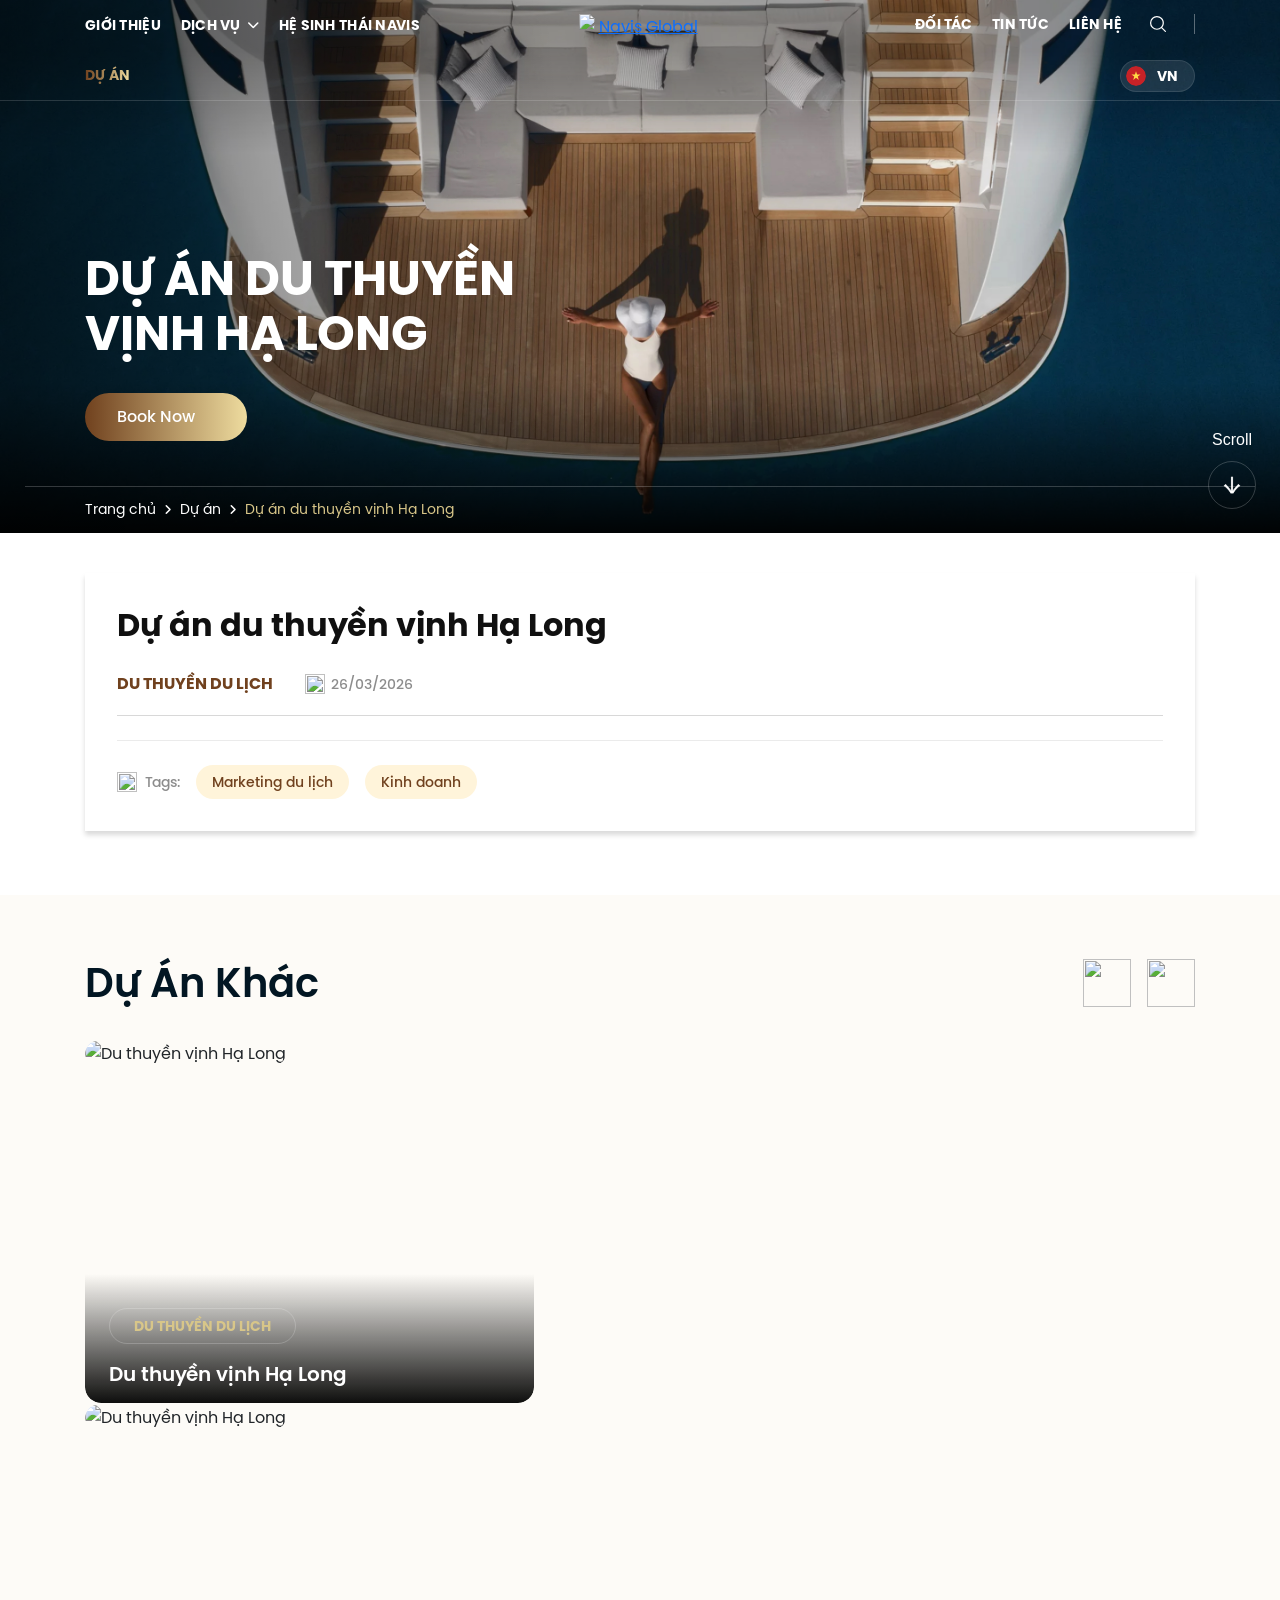
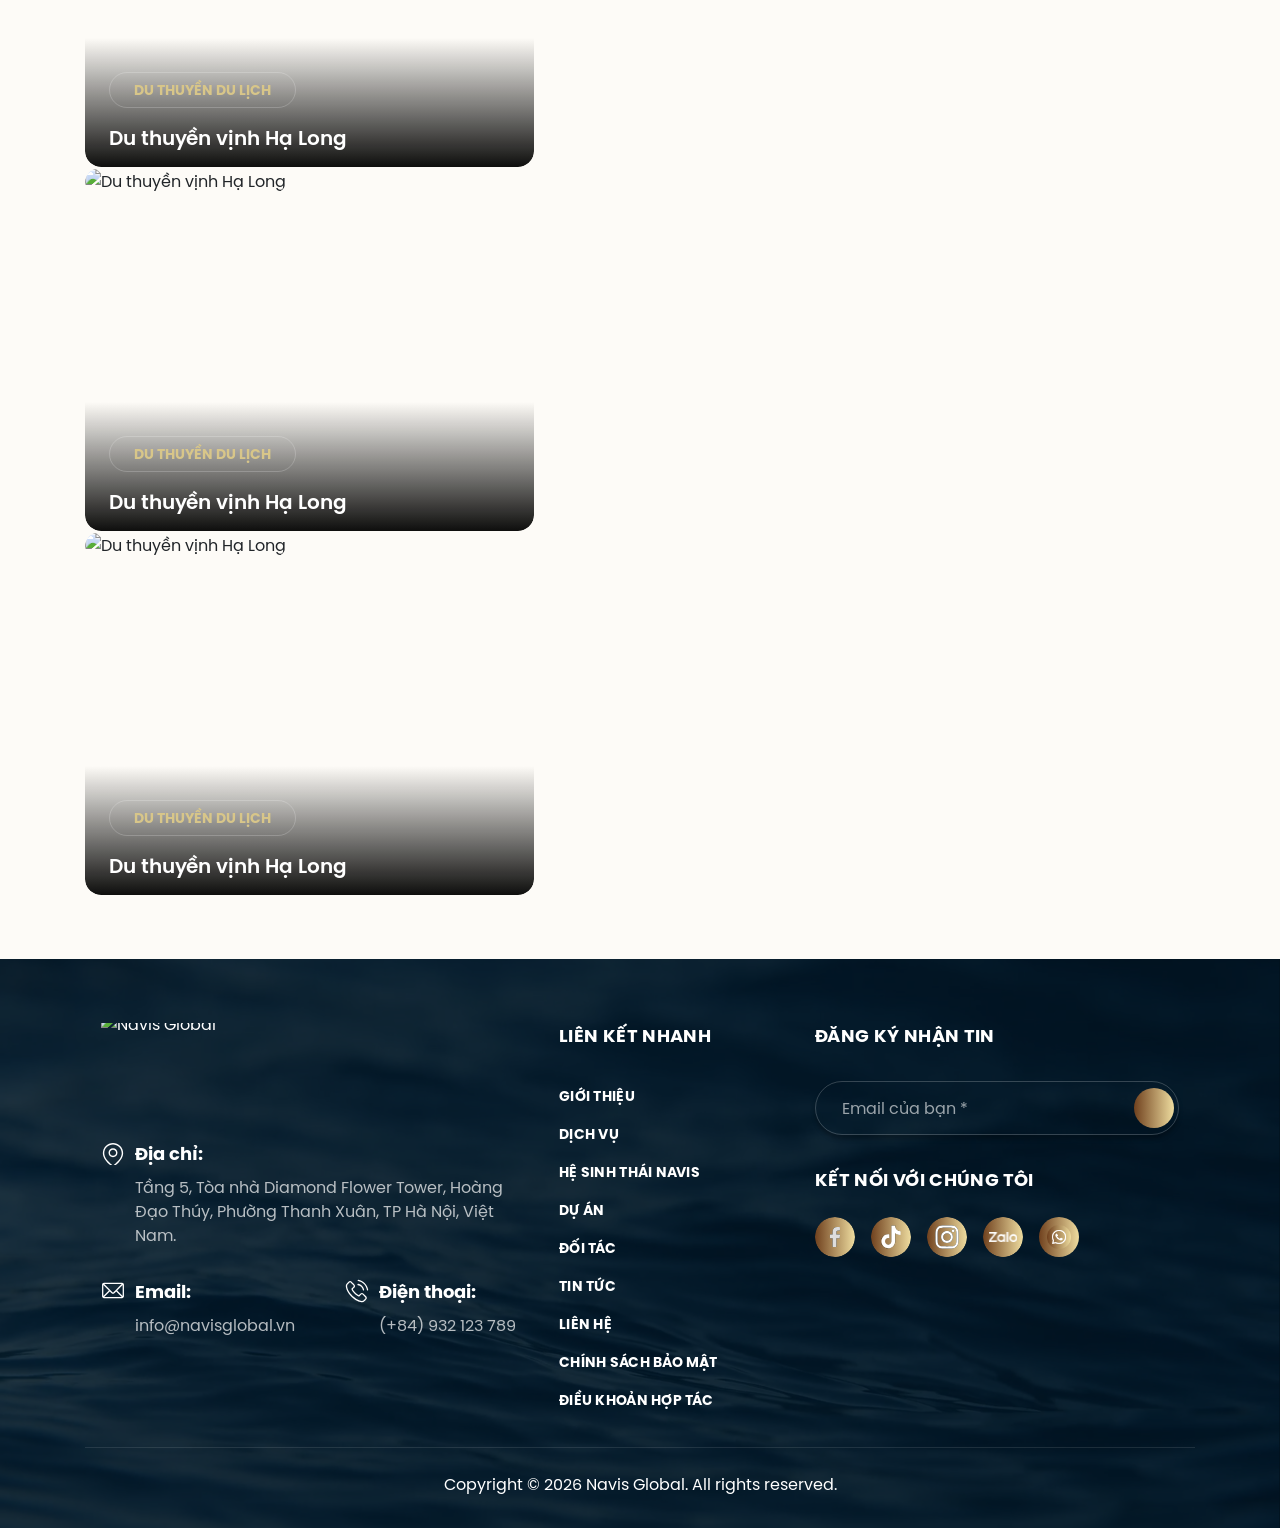
==== commit 348e6d83: "update" ====
--- a/chi-tiet-du-an.html
+++ b/chi-tiet-du-an.html
@@ -38,7 +38,7 @@
                     <div class="site-header__dropdown-surface">
                       <a class="site-header__dropdown-item" role="menuitem" href="dich-vu-quan-tri-ota.html">Quản trị hệ
                         thống OTA</a>
-                      <a class="site-header__dropdown-item" role="menuitem" href="lien-he.html">Mạng lưới đại lý du lịch
+                      <a class="site-header__dropdown-item" role="menuitem" href="dich-vu-2.html">Mạng lưới đại lý du lịch
                         quốc tế</a>
                       <a class="site-header__dropdown-item" role="menuitem" href="lien-he.html">Marketing du lịch quốc
                         tế</a>
@@ -243,7 +243,7 @@
       </div>
     </section>
 
-    <footer class="site-footer" data-node-id="284:711">
+   <footer class="site-footer" data-node-id="284:711">
       <div class="container px-navis site-footer__container">
         <div class="row site-footer__grid justify-content-lg-between align-items-lg-start gy-5 gx-4 gx-lg-5">
           <div class="col-12 col-lg-auto site-footer__brand">
@@ -252,7 +252,7 @@
             </div>
             <div class="site-footer__contact-block">
               <div class="site-footer__icon site-footer__icon--location" aria-hidden="true">
-                <i class="fa-solid fa-location-dot"></i>
+                <img src="./assets/map-icon.svg" alt="">
               </div>
               <div>
                 <p class="label">Địa chỉ:</p>
@@ -260,16 +260,21 @@
                   Việt Nam.</p>
               </div>
             </div>
+
             <div class="site-footer__contacts-row">
               <div class="site-footer__contact-block">
-                <div class="icon"><i class="fa-solid fa-envelope"></i></div>
+                <div class="icon">
+                  <img src="./assets/mail-icon.svg" alt="">
+                </div>
                 <div>
                   <p class="label">Email:</p>
                   <p class="value">info@navisglobal.vn</p>
                 </div>
               </div>
               <div class="site-footer__contact-block">
-                <div class="icon"><i class="fa-solid fa-phone"></i></div>
+                <div class="icon">
+                   <img src="./assets/hotline-icon.svg" alt="">
+                </div>
                 <div>
                   <p class="label">Điện thoại:</p>
                   <p class="value">(+84) 932 123 789</p>
@@ -277,6 +282,7 @@
               </div>
             </div>
           </div>
+
           <div class="col-12 col-lg-auto site-footer__nav-col">
             <h3>liên kết nhanh</h3>
             <nav class="site-footer__links" aria-label="Liên kết nhanh">
@@ -291,6 +297,7 @@
               <a href="#">Điều khoản hợp tác</a>
             </nav>
           </div>
+
           <div class="col-12 col-lg-4 col-xl-auto site-footer__aside">
             <div class="site-footer__aside-stack">
               <h3>Đăng ký nhận tin</h3>
@@ -306,19 +313,20 @@
                 <div class="site-footer__socials">
                   <a class="site-footer__social" href="#" aria-label="Facebook"><img src="./assets/fb-icon.svg"
                       alt="" /></a>
-                  <a class="site-footer__social" href="#" aria-label="TikTok"><img src="./assets/tiktok-icon.svg"
+                  <a class="site-footer__social" href="#" aria-label="TikTok"><img src="./assets/Tiktok-icon.svg"
                       alt="" /></a>
                   <a class="site-footer__social" href="#" aria-label="Instagram"><img src="./assets/Insta-icon.svg"
                       alt="" /></a>
                   <a class="site-footer__social site-footer__social--zalo" href="#" aria-label="Zalo"><img
-                      src="./assets/zalo-icon.svg" alt="" /></a>
+                      src="./assets/Zalo-icon.svg" alt="" /></a>
                   <a class="site-footer__social site-footer__social--whatsapp" href="#" aria-label="WhatsApp"><img
-                      src="./assets/whatsapp-icon.svg" alt="" /></a>
-                </div>
-              </div>
-            </div>
-          </div>
-        </div>
+                      src="./assets/Whatsapp-icon.png" alt="" /></a>
+                </div>
+              </div>
+            </div>
+          </div>
+        </div>
+
         <div class="site-footer__legal">
           <div class="site-footer__legal-line" aria-hidden="true"></div>
           <p class="site-footer__bottom mb-0">Copyright © 2026 Navis Global. All rights reserved.</p>
--- a/style/style.css
+++ b/style/style.css
@@ -1586,7 +1586,7 @@
 .section-prefooter__panel-solid {
   position: absolute;
   inset: 0;
-  background: #fff;
+  background: url(../assets/Contact-bg-1920.png) center/cover no-repeat;
 }
 .section-prefooter__texture {
   position: absolute;
@@ -1745,8 +1745,10 @@
   position: absolute;
   inset: 0;
   pointer-events: none;
-  opacity: 0.07;
-  background: radial-gradient(ellipse 120% 70% at 50% -10%, rgba(255, 255, 255, 0.22), transparent 55%), radial-gradient(ellipse 90% 50% at 90% 100%, rgba(112, 65, 30, 0.4), transparent 50%);
+  opacity: 0.2;
+  background: #021623 url(../assets/Footer-bg-1920.png);
+  background-size: cover;
+  background-repeat: no-repeat;
 }
 .site-footer__container {
   position: relative;
